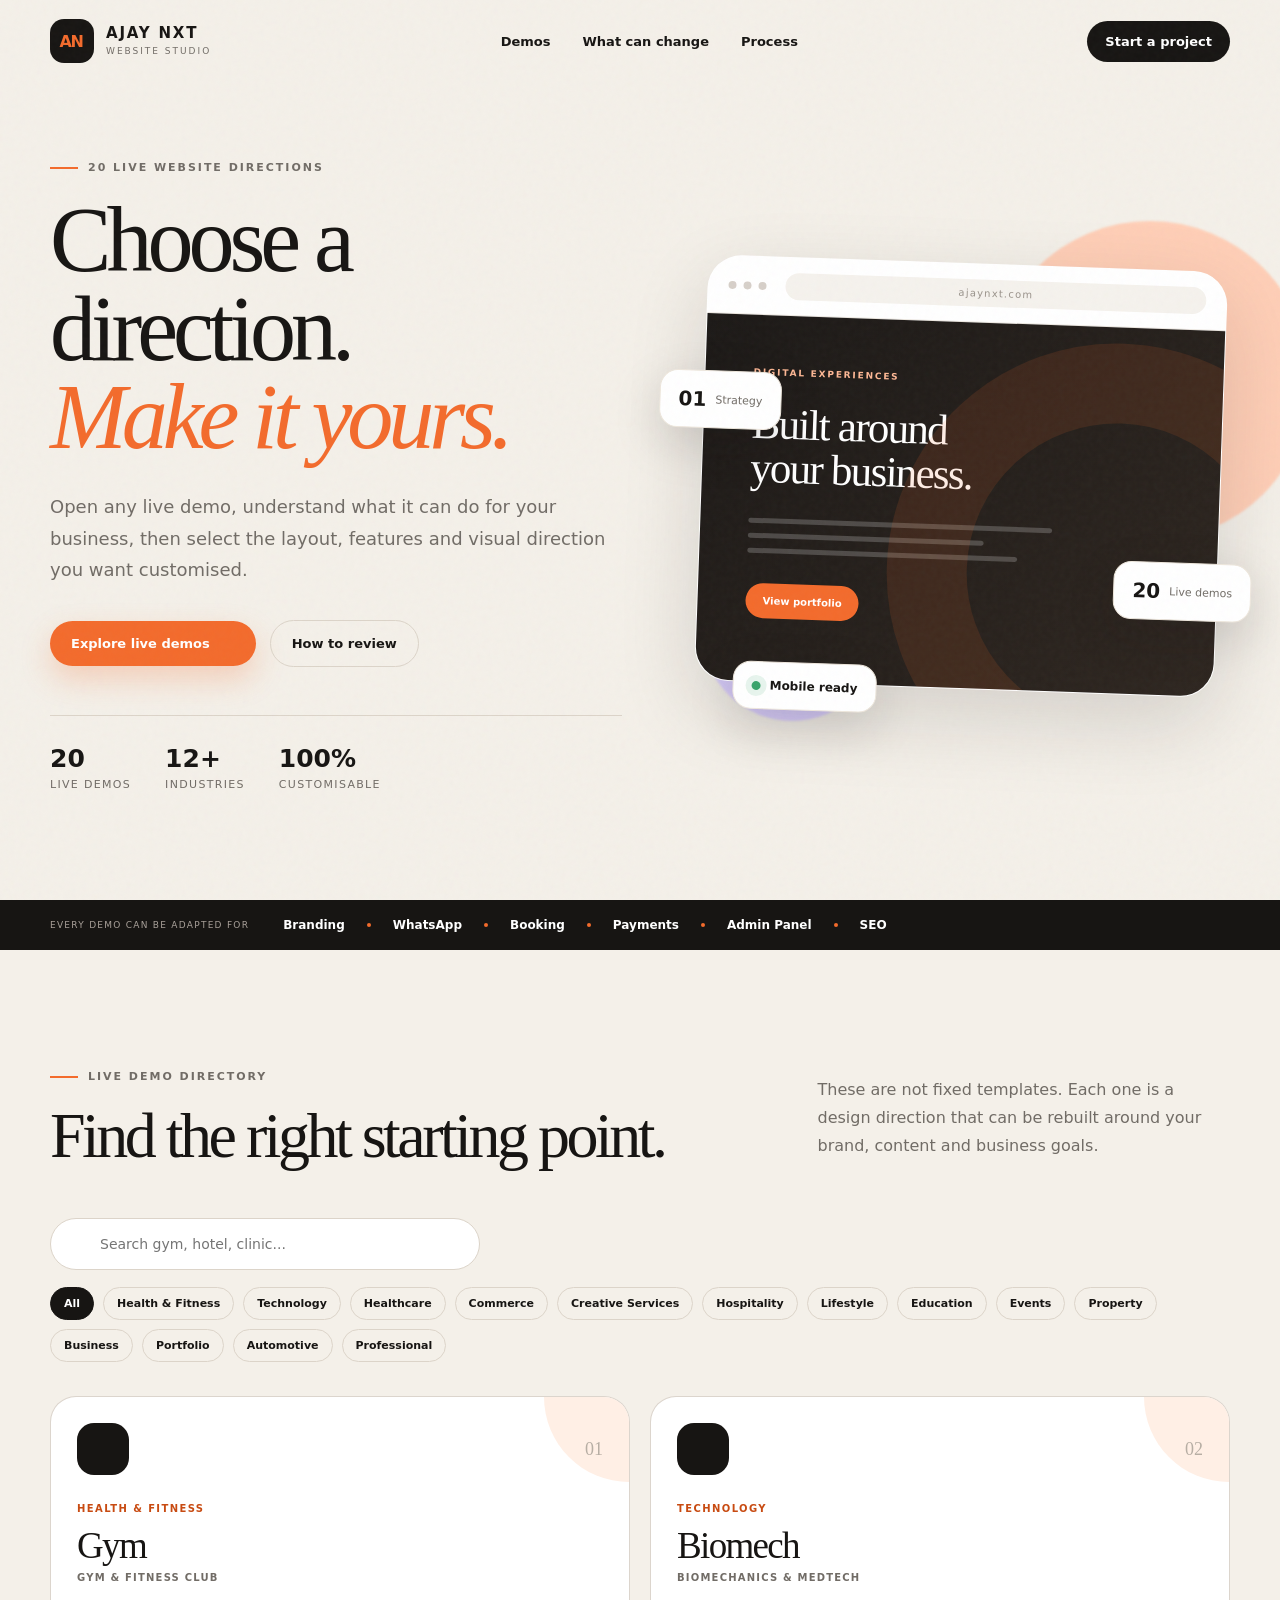
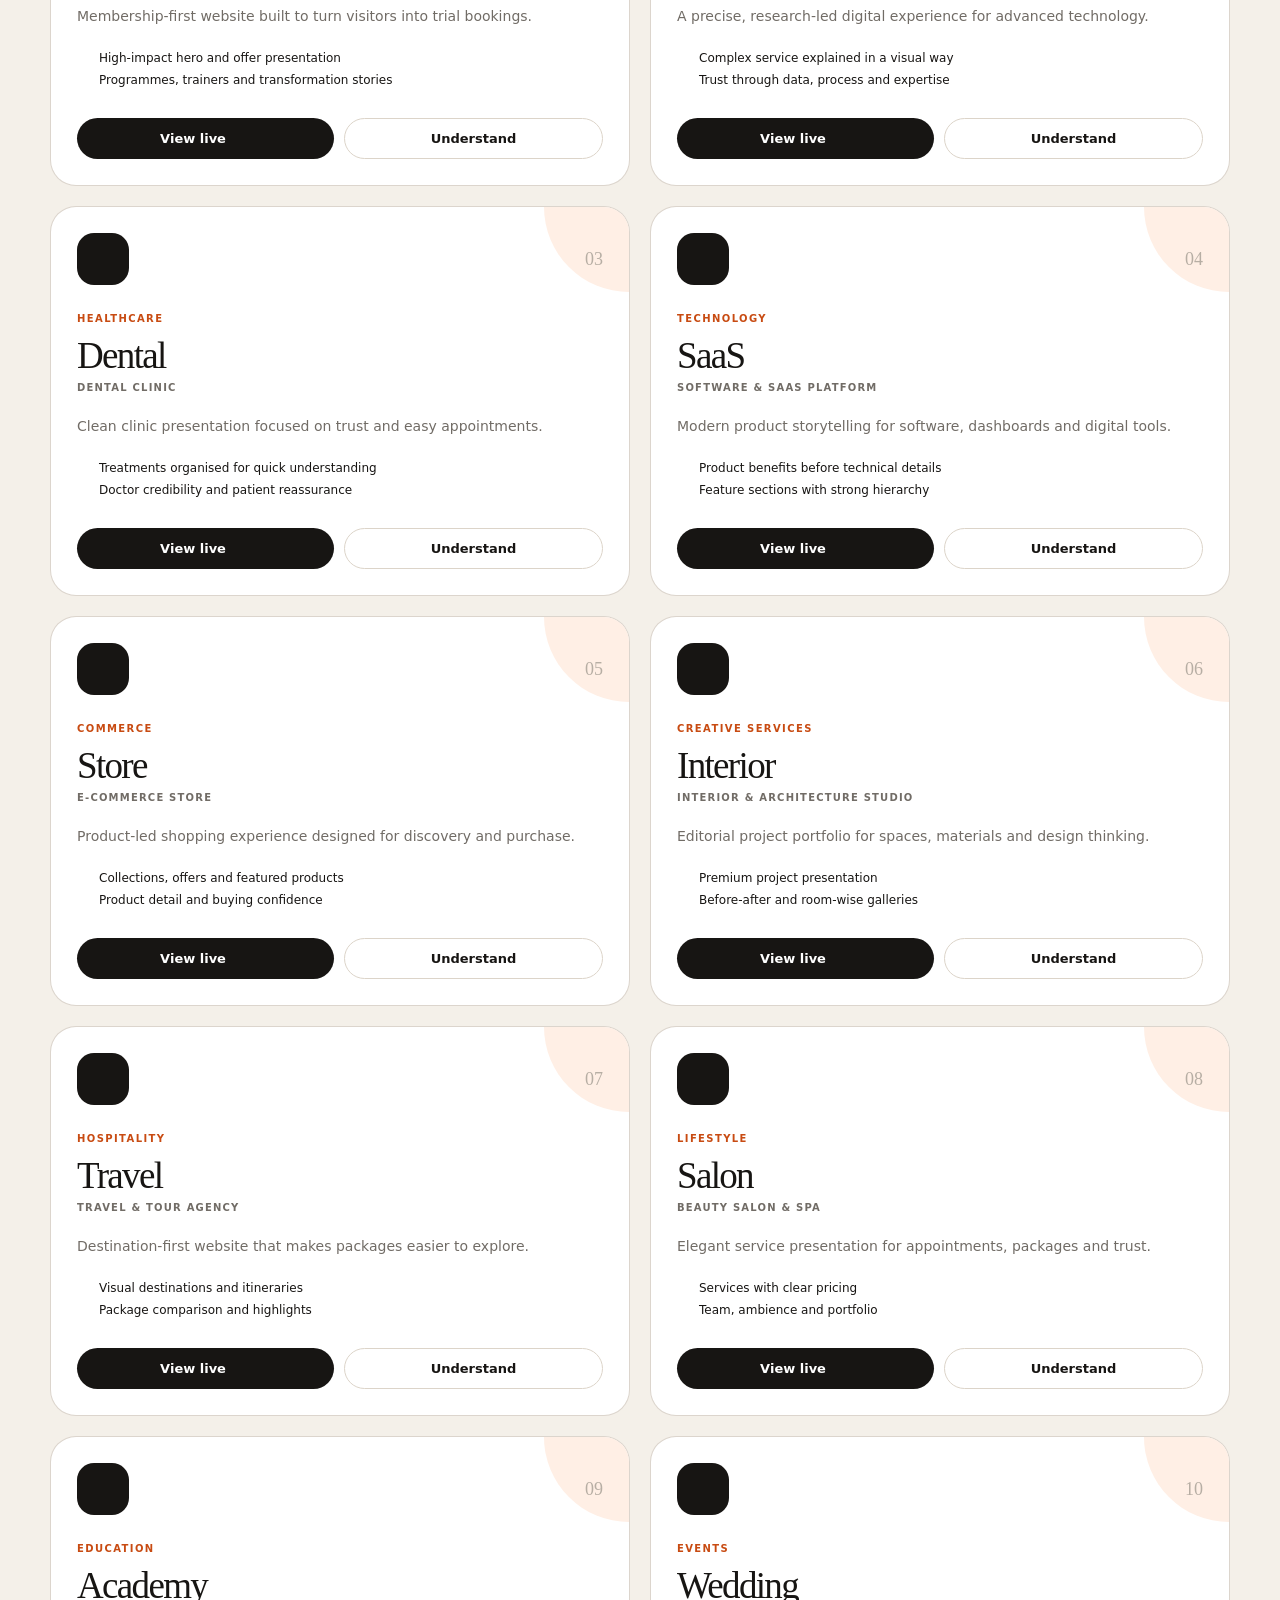
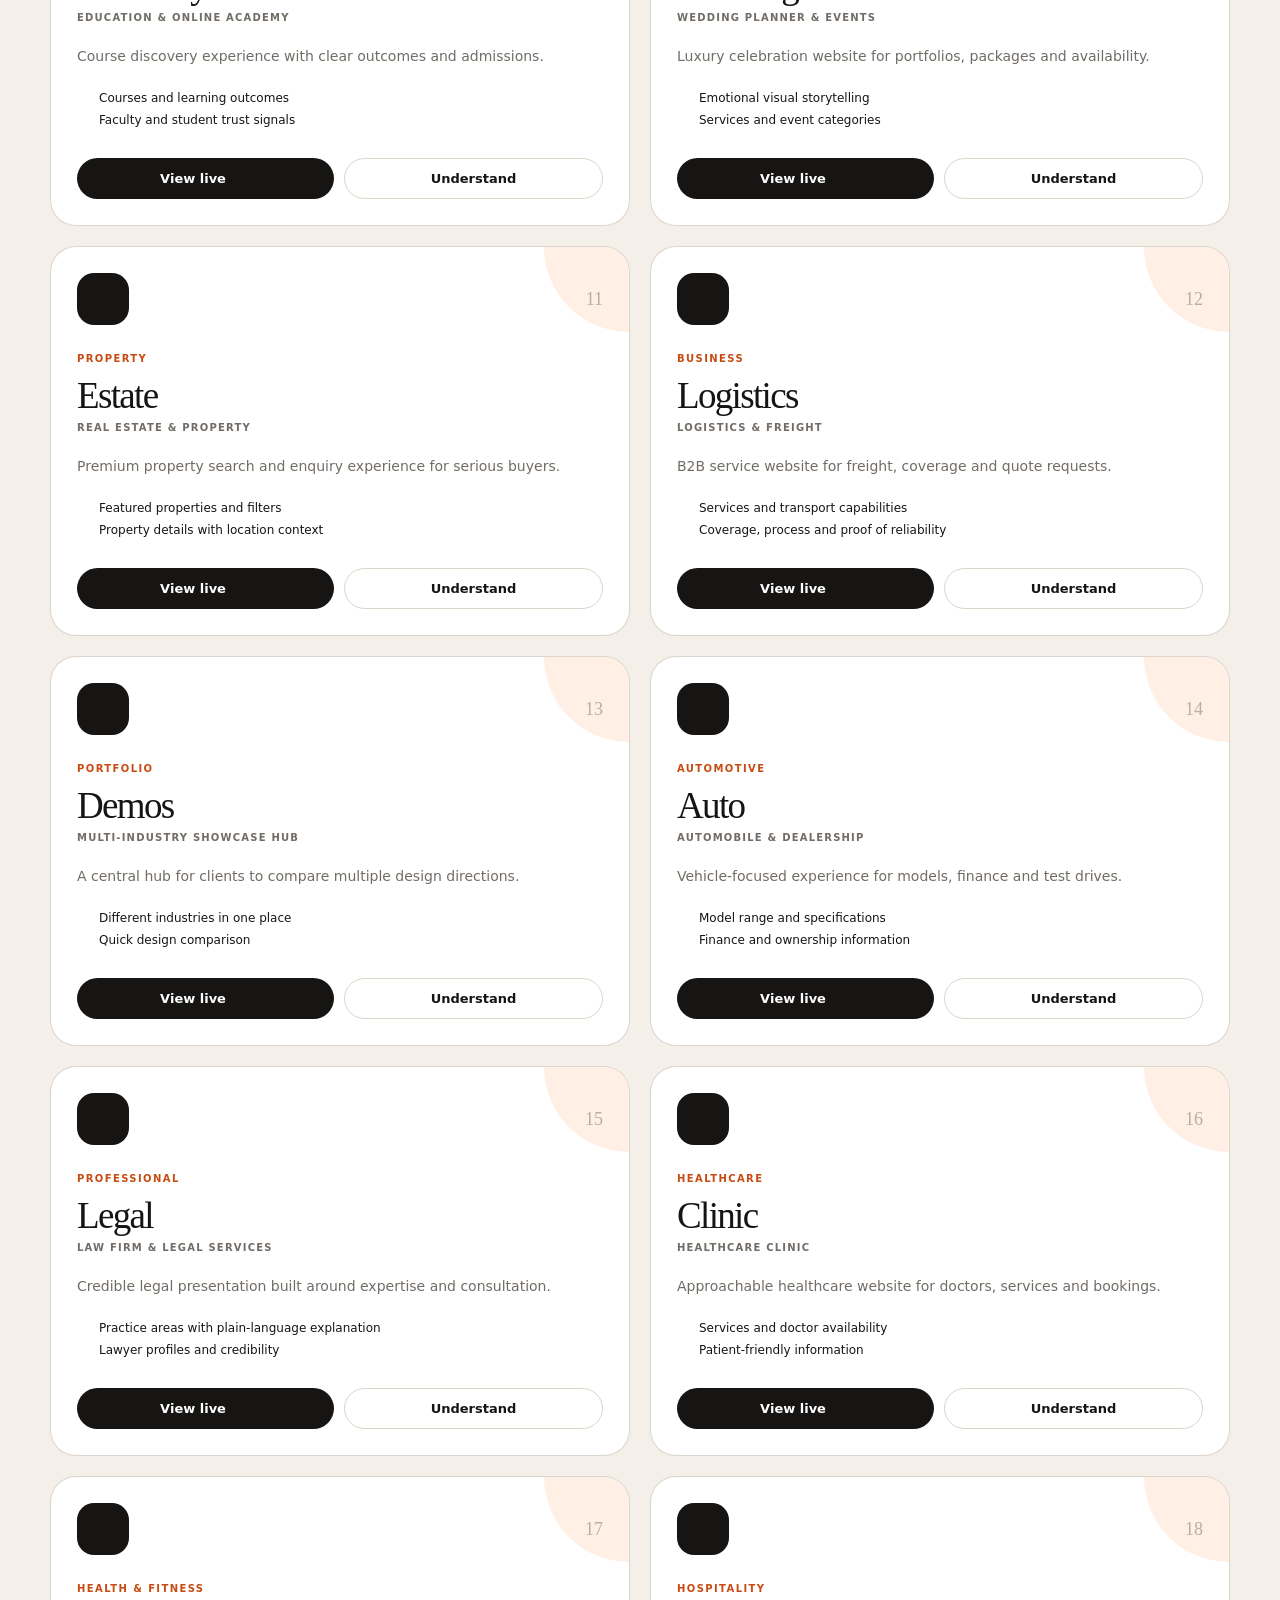
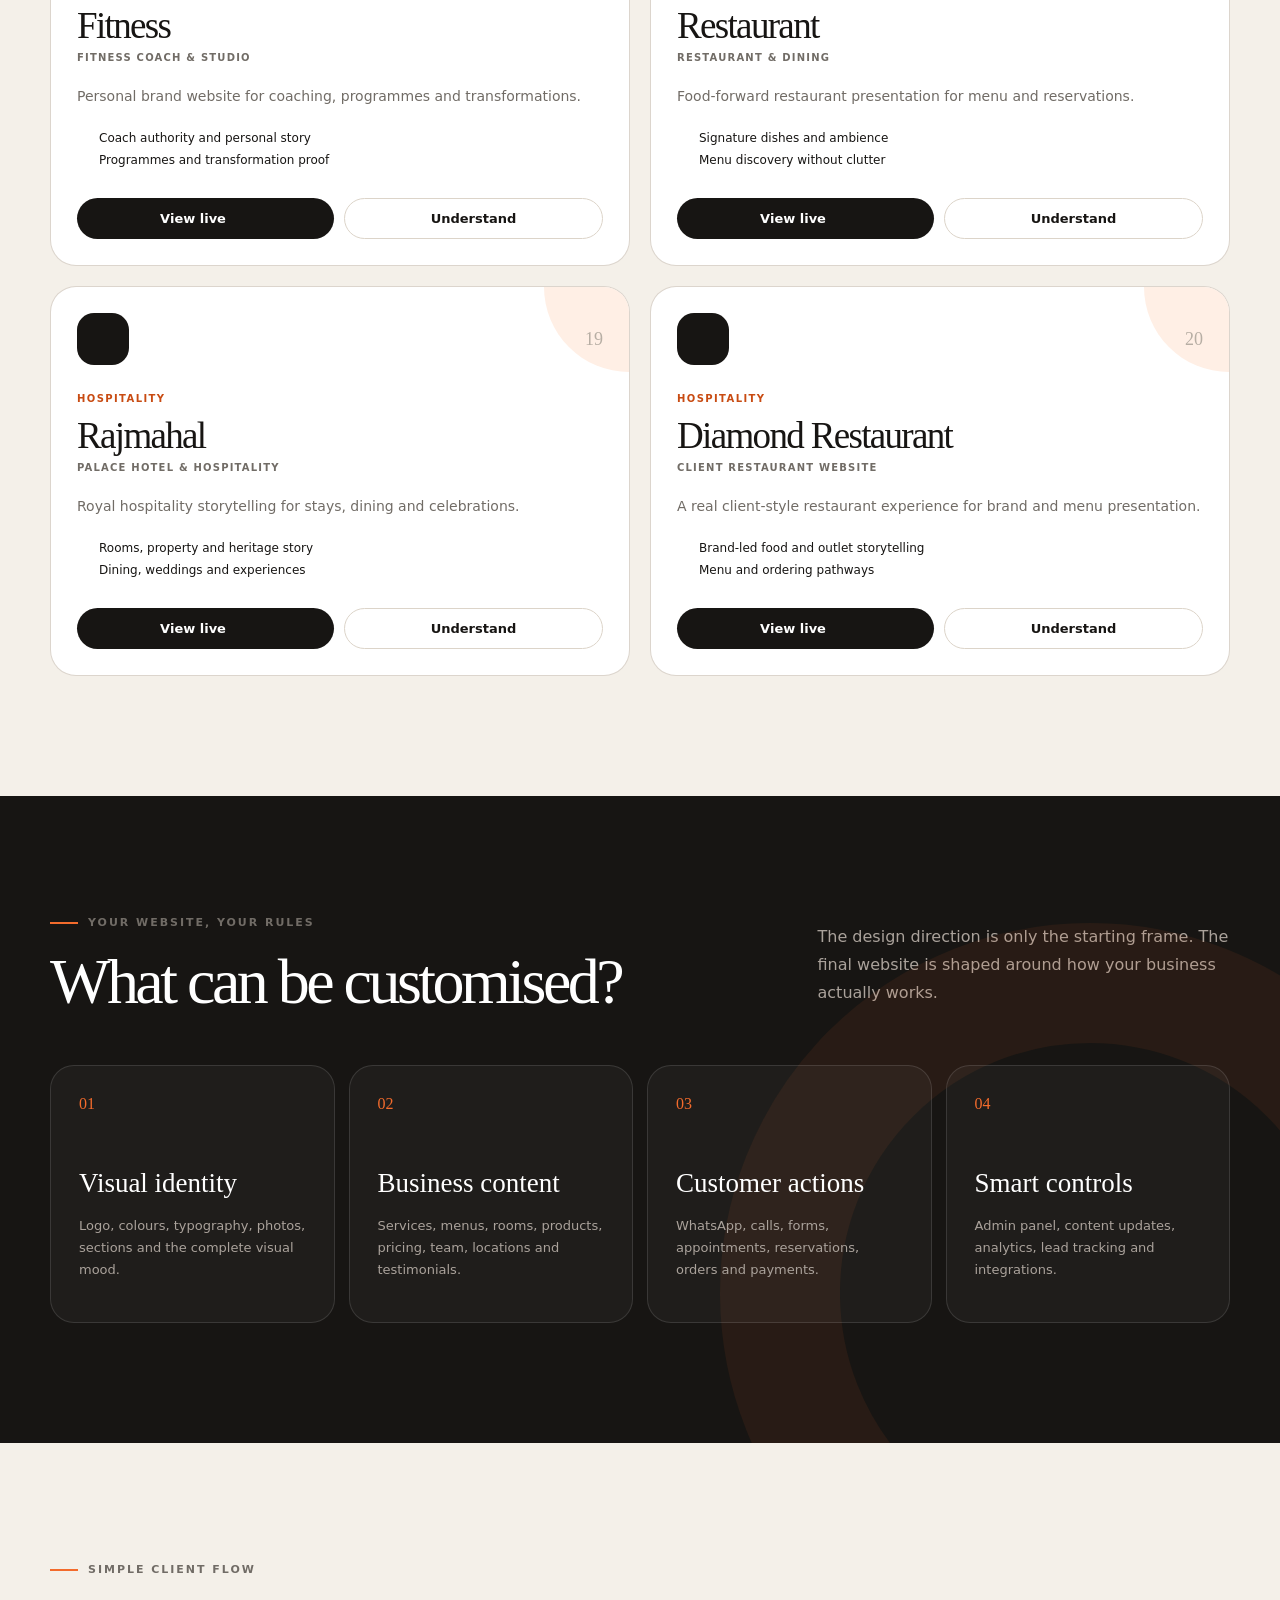
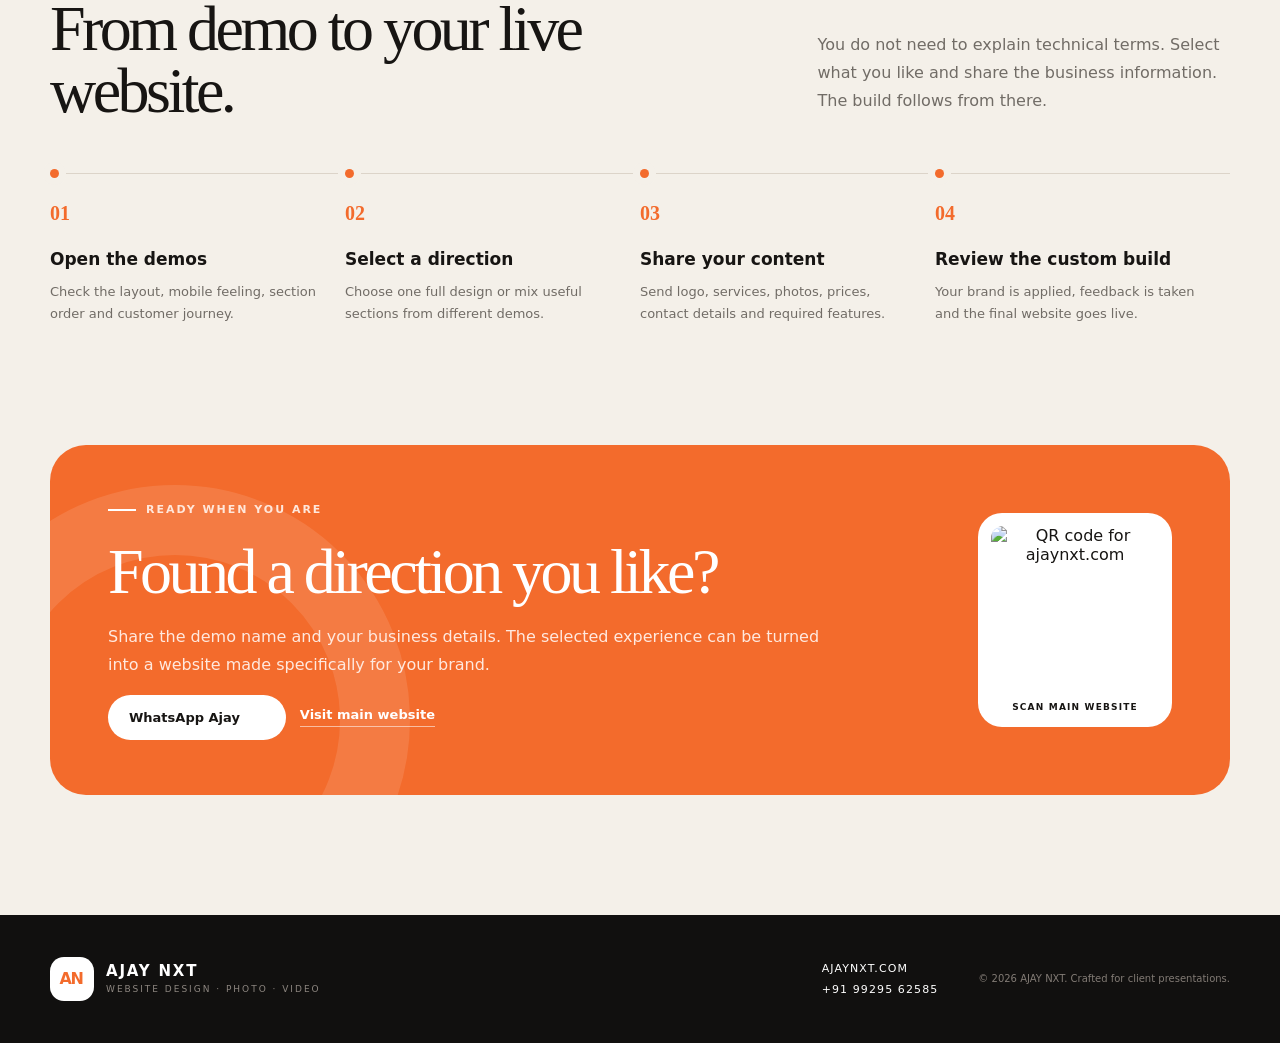
==== index.html @ 61ddba71 "Add files via upload" ====
<!doctype html>
<html lang="en">
<head>
  <meta charset="utf-8">
  <meta name="viewport" content="width=device-width, initial-scale=1">
  <meta name="theme-color" content="#171513">
  <meta name="description" content="AJAY NXT premium client website portfolio with 20 live industry demos.">
  <title>AJAY NXT | Website Portfolio</title>
  <link rel="icon" href="assets/favicon.svg" type="image/svg+xml">
  <link rel="manifest" href="manifest.webmanifest">
  <link rel="stylesheet" href="styles.css">
</head>
<body>
  <div class="noise" aria-hidden="true"></div>
  <header class="site-header">
    <a class="brand" href="#top" aria-label="AJAY NXT home">
      <span class="brand-mark">AN</span>
      <span class="brand-copy"><strong>AJAY NXT</strong><small>WEBSITE STUDIO</small></span>
    </a>
    <nav class="desktop-nav" aria-label="Primary navigation">
      <a href="#portfolio">Demos</a>
      <a href="#customise">What can change</a>
      <a href="#process">Process</a>
    </nav>
    <a class="header-cta" href="https://ajaynxt.com/#book" target="_blank" rel="noopener">Start a project</a>
  </header>

  <main id="top">
    <section class="hero shell">
      <div class="hero-copy reveal">
        <p class="eyebrow"><span></span> 20 live website directions</p>
        <h1>Choose a direction.<br><em>Make it yours.</em></h1>
        <p class="hero-text">Open any live demo, understand what it can do for your business, then select the layout, features and visual direction you want customised.</p>
        <div class="hero-actions">
          <a class="button button-primary" href="#portfolio">Explore live demos <svg><use href="assets/icons.svg#i-arrow"></use></svg></a>
          <button class="button button-ghost" data-open-guide>How to review</button>
        </div>
        <div class="hero-proof" aria-label="Portfolio highlights">
          <div><strong>20</strong><span>Live demos</span></div>
          <div><strong>12+</strong><span>Industries</span></div>
          <div><strong>100%</strong><span>Customisable</span></div>
        </div>
      </div>

      <div class="hero-art reveal" aria-label="Abstract portfolio interface illustration">
        <div class="orb orb-one"></div><div class="orb orb-two"></div>
        <div class="browser-card">
          <div class="browser-top"><span></span><span></span><span></span><div>ajaynxt.com</div></div>
          <div class="browser-content">
            <div class="mini-kicker">DIGITAL EXPERIENCES</div>
            <div class="mini-title">Built around<br>your business.</div>
            <div class="mini-lines"><i></i><i></i><i></i></div>
            <div class="mini-button">View portfolio</div>
          </div>
          <div class="floating-card card-a"><b>01</b><span>Strategy</span></div>
          <div class="floating-card card-b"><b>20</b><span>Live demos</span></div>
          <div class="floating-card card-c"><span class="dot"></span><b>Mobile ready</b></div>
        </div>
      </div>
    </section>

    <section class="trust-strip">
      <div class="shell trust-inner">
        <span>Every demo can be adapted for</span>
        <div class="marquee" aria-label="customisation options">
          <b>Branding</b><i></i><b>WhatsApp</b><i></i><b>Booking</b><i></i><b>Payments</b><i></i><b>Admin Panel</b><i></i><b>SEO</b>
        </div>
      </div>
    </section>

    <section class="portfolio-section shell" id="portfolio">
      <div class="section-head reveal">
        <div>
          <p class="eyebrow"><span></span> Live demo directory</p>
          <h2>Find the right starting point.</h2>
        </div>
        <p>These are not fixed templates. Each one is a design direction that can be rebuilt around your brand, content and business goals.</p>
      </div>

      <div class="toolbar reveal">
        <label class="search-box">
          <svg><use href="assets/icons.svg#i-search"></use></svg>
          <input id="searchInput" type="search" placeholder="Search gym, hotel, clinic..." autocomplete="off">
        </label>
        <div class="filter-row" id="filterRow" aria-label="Portfolio filters"></div>
      </div>

      <div class="portfolio-grid" id="portfolioGrid"></div>
      <p class="empty-state" id="emptyState" hidden>No matching demo found. Try another industry.</p>
    </section>

    <section class="customise-section" id="customise">
      <div class="shell">
        <div class="section-head light reveal">
          <div><p class="eyebrow"><span></span> Your website, your rules</p><h2>What can be customised?</h2></div>
          <p>The design direction is only the starting frame. The final website is shaped around how your business actually works.</p>
        </div>
        <div class="capability-grid">
          <article class="capability reveal"><span>01</span><h3>Visual identity</h3><p>Logo, colours, typography, photos, sections and the complete visual mood.</p></article>
          <article class="capability reveal"><span>02</span><h3>Business content</h3><p>Services, menus, rooms, products, pricing, team, locations and testimonials.</p></article>
          <article class="capability reveal"><span>03</span><h3>Customer actions</h3><p>WhatsApp, calls, forms, appointments, reservations, orders and payments.</p></article>
          <article class="capability reveal"><span>04</span><h3>Smart controls</h3><p>Admin panel, content updates, analytics, lead tracking and integrations.</p></article>
        </div>
      </div>
    </section>

    <section class="process-section shell" id="process">
      <div class="section-head reveal">
        <div><p class="eyebrow"><span></span> Simple client flow</p><h2>From demo to your live website.</h2></div>
        <p>You do not need to explain technical terms. Select what you like and share the business information. The build follows from there.</p>
      </div>
      <div class="process-line">
        <article class="process-step reveal"><b>01</b><div><h3>Open the demos</h3><p>Check the layout, mobile feeling, section order and customer journey.</p></div></article>
        <article class="process-step reveal"><b>02</b><div><h3>Select a direction</h3><p>Choose one full design or mix useful sections from different demos.</p></div></article>
        <article class="process-step reveal"><b>03</b><div><h3>Share your content</h3><p>Send logo, services, photos, prices, contact details and required features.</p></div></article>
        <article class="process-step reveal"><b>04</b><div><h3>Review the custom build</h3><p>Your brand is applied, feedback is taken and the final website goes live.</p></div></article>
      </div>
    </section>

    <section class="cta-section shell">
      <div class="cta-panel reveal">
        <div>
          <p class="eyebrow"><span></span> Ready when you are</p>
          <h2>Found a direction you like?</h2>
          <p>Share the demo name and your business details. The selected experience can be turned into a website made specifically for your brand.</p>
          <div class="cta-actions">
            <a class="button button-light" href="https://wa.me/919929562585?text=Hello%20Ajay%2C%20I%20have%20selected%20a%20website%20demo." target="_blank" rel="noopener">WhatsApp Ajay <svg><use href="assets/icons.svg#i-arrow"></use></svg></a>
            <a class="text-link" href="https://ajaynxt.com/" target="_blank" rel="noopener">Visit main website</a>
          </div>
        </div>
        <div class="cta-qr">
          <img src="assets/qr/main.svg" alt="QR code for ajaynxt.com" width="168" height="168">
          <span>Scan main website</span>
        </div>
      </div>
    </section>
  </main>

  <footer class="site-footer">
    <div class="shell footer-inner">
      <div class="brand footer-brand"><span class="brand-mark">AN</span><span class="brand-copy"><strong>AJAY NXT</strong><small>WEBSITE DESIGN · PHOTO · VIDEO</small></span></div>
      <div><a href="https://ajaynxt.com/" target="_blank" rel="noopener">AJAYNXT.COM</a><a href="tel:+919929562585">+91 99295 62585</a></div>
      <p>© <span id="year"></span> AJAY NXT. Crafted for client presentations.</p>
    </div>
  </footer>

  <div class="modal" id="demoModal" role="dialog" aria-modal="true" aria-labelledby="modalTitle" hidden>
    <div class="modal-backdrop" data-close-modal></div>
    <div class="modal-panel">
      <button class="modal-close" data-close-modal aria-label="Close details"><svg><use href="assets/icons.svg#i-close"></use></svg></button>
      <div id="modalContent"></div>
    </div>
  </div>

  <div class="guide-drawer" id="guideDrawer" aria-hidden="true">
    <div class="guide-backdrop" data-close-guide></div>
    <aside>
      <button class="modal-close" data-close-guide aria-label="Close guide"><svg><use href="assets/icons.svg#i-close"></use></svg></button>
      <p class="eyebrow"><span></span> Client review guide</p>
      <h2>What should you check?</h2>
      <ol>
        <li><b>First impression</b><span>Does the opening section feel right for your brand?</span></li>
        <li><b>Customer journey</b><span>Can a visitor quickly call, WhatsApp, book, enquire or buy?</span></li>
        <li><b>Information flow</b><span>Are services, prices and trust details easy to understand?</span></li>
        <li><b>Mobile experience</b><span>Open the demo on your phone and test every important action.</span></li>
        <li><b>Your changes</b><span>Note the sections you want to keep, remove, combine or redesign.</span></li>
      </ol>
      <a href="#portfolio" class="button button-primary" data-close-guide>Start reviewing</a>
    </aside>
  </div>

  <script src="data.js"></script>
  <script src="script.js"></script>
</body>
</html>
---- styles.css ----
:root{
  --ink:#171513;--ink-2:#28231f;--paper:#f4f0e9;--white:#fff;--muted:#716c66;
  --line:#dcd4c9;--accent:#f36b2c;--accent-dark:#c84b12;--warm:#ffefe5;
  --shadow:0 28px 80px rgba(27,22,18,.14);--radius:28px;--shell:min(1180px,calc(100% - 40px));
}
*{box-sizing:border-box}
html{scroll-behavior:smooth}
body{margin:0;background:var(--paper);color:var(--ink);font-family:Inter,ui-sans-serif,system-ui,-apple-system,BlinkMacSystemFont,"Segoe UI",sans-serif;-webkit-font-smoothing:antialiased;overflow-x:hidden}
body.modal-open{overflow:hidden}
a{color:inherit;text-decoration:none}
button,input{font:inherit}
button{color:inherit}
svg{width:1.15em;height:1.15em;fill:none;stroke:currentColor;stroke-width:1.8;stroke-linecap:round;stroke-linejoin:round}
.noise{position:fixed;inset:0;pointer-events:none;opacity:.035;z-index:99;background-image:url("data:image/svg+xml,%3Csvg viewBox='0 0 180 180' xmlns='http://www.w3.org/2000/svg'%3E%3Cfilter id='n'%3E%3CfeTurbulence type='fractalNoise' baseFrequency='.9' numOctaves='3' stitchTiles='stitch'/%3E%3C/filter%3E%3Crect width='100%25' height='100%25' filter='url(%23n)' opacity='.9'/%3E%3C/svg%3E")}
.shell{width:var(--shell);margin-inline:auto}
.site-header{height:82px;display:flex;align-items:center;justify-content:space-between;width:var(--shell);margin:auto;position:relative;z-index:20}
.brand{display:flex;align-items:center;gap:12px}
.brand-mark{display:grid;place-items:center;width:44px;height:44px;border-radius:14px;background:var(--ink);color:var(--accent);font-weight:900;letter-spacing:-.08em;padding-right:2px}
.brand-copy{display:flex;flex-direction:column;line-height:1}
.brand-copy strong{font-size:15px;letter-spacing:.12em}
.brand-copy small{font-size:9px;letter-spacing:.22em;color:var(--muted);margin-top:6px}
.desktop-nav{display:flex;gap:32px;font-size:13px;font-weight:700}
.desktop-nav a{position:relative}
.desktop-nav a:after{content:"";position:absolute;left:0;right:100%;bottom:-8px;height:2px;background:var(--accent);transition:.25s}
.desktop-nav a:hover:after{right:0}
.header-cta{background:var(--ink);color:white;padding:13px 18px;border-radius:999px;font-weight:800;font-size:13px;transition:.25s}
.header-cta:hover{transform:translateY(-2px);background:var(--accent)}
.hero{min-height:calc(100dvh - 82px);display:grid;grid-template-columns:1.03fr .97fr;align-items:center;gap:70px;padding-block:70px 100px}
.eyebrow{display:flex;align-items:center;gap:10px;text-transform:uppercase;letter-spacing:.18em;font-size:11px;font-weight:900;color:var(--muted);margin:0 0 22px}
.eyebrow span{width:28px;height:2px;background:var(--accent)}
.hero h1,.section-head h2,.cta-panel h2,.guide-drawer h2{font-family:Georgia,"Times New Roman",serif;font-weight:500;letter-spacing:-.055em;line-height:.96}
.hero h1{font-size:clamp(58px,7.2vw,104px);margin:0;max-width:780px}
.hero h1 em{color:var(--accent);font-weight:500}
.hero-text{max-width:630px;color:var(--muted);font-size:18px;line-height:1.75;margin:30px 0 34px}
.hero-actions,.cta-actions{display:flex;align-items:center;gap:14px;flex-wrap:wrap}
.button{border:0;cursor:pointer;display:inline-flex;align-items:center;justify-content:center;gap:10px;border-radius:999px;padding:15px 21px;font-size:13px;font-weight:900;transition:transform .25s,box-shadow .25s,background .25s}
.button:hover{transform:translateY(-2px)}
.button-primary{background:var(--accent);color:white;box-shadow:0 13px 30px rgba(243,107,44,.25)}
.button-primary:hover{background:var(--accent-dark);box-shadow:0 16px 34px rgba(243,107,44,.3)}
.button-ghost{background:transparent;border:1px solid var(--line)}
.button-ghost:hover{background:white}
.hero-proof{display:flex;gap:34px;margin-top:48px;padding-top:28px;border-top:1px solid var(--line);max-width:580px}
.hero-proof div{display:flex;flex-direction:column}
.hero-proof strong{font-size:25px}
.hero-proof span{font-size:11px;text-transform:uppercase;letter-spacing:.12em;color:var(--muted);margin-top:5px}
.hero-art{position:relative;min-height:590px;display:grid;place-items:center}
.browser-card{width:min(100%,520px);aspect-ratio:1/.82;background:#fff;border:1px solid rgba(255,255,255,.8);border-radius:34px;box-shadow:var(--shadow);position:relative;z-index:2;transform:rotate(2deg);overflow:visible}
.browser-top{height:58px;border-bottom:1px solid #ece7e0;display:flex;align-items:center;gap:7px;padding:0 20px}
.browser-top>span{width:8px;height:8px;border-radius:50%;background:#d7d0c9}
.browser-top div{margin-left:12px;background:#f5f2ed;border-radius:999px;height:27px;flex:1;display:grid;place-items:center;color:#9a938b;font-size:10px;letter-spacing:.12em}
.browser-content{height:calc(100% - 58px);padding:52px 48px;background:linear-gradient(135deg,#1c1917,#2e2620);color:white;border-radius:0 0 33px 33px;position:relative;overflow:hidden}
.browser-content:after{content:"";position:absolute;width:300px;height:300px;border-radius:50%;border:80px solid rgba(243,107,44,.12);right:-130px;bottom:-110px}
.mini-kicker{color:#ffb996;font-size:9px;letter-spacing:.2em;font-weight:800}
.mini-title{font-family:Georgia,serif;font-size:43px;line-height:1.02;letter-spacing:-.04em;margin-top:25px}
.mini-lines{display:grid;gap:10px;margin-top:28px}
.mini-lines i{display:block;height:5px;background:rgba(255,255,255,.2);border-radius:4px}
.mini-lines i:nth-child(1){width:72%}.mini-lines i:nth-child(2){width:56%}.mini-lines i:nth-child(3){width:64%}
.mini-button{display:inline-block;background:var(--accent);border-radius:999px;padding:12px 17px;font-size:10px;font-weight:900;margin-top:30px}
.floating-card{position:absolute;background:#fff;border:1px solid #eee7dd;box-shadow:0 16px 48px rgba(28,22,17,.15);border-radius:18px;padding:16px 18px;display:flex;align-items:center;gap:9px;font-size:11px;z-index:3}
.floating-card b{font-size:20px}.floating-card span{color:var(--muted)}
.card-a{left:-45px;top:115px}.card-b{right:-35px;bottom:75px}.card-c{left:38px;bottom:-28px}
.card-c b{font-size:12px}.dot{width:9px;height:9px;border-radius:50%;background:#39a36b;box-shadow:0 0 0 6px rgba(57,163,107,.12)}
.orb{position:absolute;border-radius:50%;filter:blur(1px)}
.orb-one{width:320px;height:320px;background:#ffcfb7;right:-80px;top:40px}
.orb-two{width:180px;height:180px;background:#dbd0ff;left:10px;bottom:50px}
.trust-strip{background:var(--ink);color:white;padding:18px 0}
.trust-inner{display:flex;align-items:center;gap:34px;overflow:hidden}
.trust-inner>span{color:#a9a19a;text-transform:uppercase;letter-spacing:.14em;font-size:9px;white-space:nowrap}
.marquee{display:flex;align-items:center;gap:22px;white-space:nowrap;font-size:12px}
.marquee i{width:4px;height:4px;background:var(--accent);border-radius:50%}
.portfolio-section,.process-section{padding-block:120px}
.section-head{display:grid;grid-template-columns:1.25fr .75fr;gap:80px;align-items:end;margin-bottom:52px}
.section-head h2{font-size:clamp(44px,5vw,72px);margin:0}
.section-head>p{color:var(--muted);line-height:1.75;margin:0 0 6px}
.toolbar{display:flex;flex-direction:column;gap:17px;margin-bottom:34px}
.search-box{max-width:430px;height:52px;border:1px solid var(--line);border-radius:999px;background:#fff;display:flex;align-items:center;gap:12px;padding:0 18px}
.search-box svg{color:var(--muted)}
.search-box input{width:100%;border:0;outline:0;background:transparent;font-size:14px}
.filter-row{display:flex;gap:9px;flex-wrap:wrap}
.filter-button{border:1px solid var(--line);background:transparent;border-radius:999px;padding:9px 13px;font-size:11px;font-weight:800;cursor:pointer;transition:.2s}
.filter-button:hover,.filter-button.active{background:var(--ink);color:white;border-color:var(--ink)}
.portfolio-grid{display:grid;grid-template-columns:repeat(2,minmax(0,1fr));gap:20px}
.demo-card{background:#fff;border:1px solid rgba(210,202,191,.78);border-radius:26px;padding:26px;min-height:390px;display:flex;flex-direction:column;position:relative;overflow:hidden;transition:transform .28s,border-color .28s,box-shadow .28s}
.demo-card:hover{transform:translateY(-5px);border-color:#c6b9aa;box-shadow:0 25px 55px rgba(29,23,18,.09)}
.demo-card:after{content:"";position:absolute;width:170px;height:170px;border-radius:50%;background:var(--warm);right:-85px;top:-85px;transition:.35s}
.demo-card:hover:after{transform:scale(1.25)}
.card-top{display:flex;justify-content:space-between;align-items:center;position:relative;z-index:1}
.demo-icon{width:52px;height:52px;border-radius:17px;background:var(--ink);display:grid;place-items:center;color:var(--accent)}
.demo-icon svg{width:25px;height:25px}
.demo-number{font-family:Georgia,serif;color:#b7aea4;font-size:18px}
.demo-group{display:inline-flex;align-self:flex-start;margin-top:28px;color:var(--accent-dark);font-size:10px;font-weight:900;text-transform:uppercase;letter-spacing:.14em}
.demo-card h3{font-family:Georgia,serif;font-size:37px;letter-spacing:-.045em;margin:10px 0 5px;font-weight:500}
.industry{font-size:10px;letter-spacing:.12em;text-transform:uppercase;font-weight:900;color:var(--muted)}
.demo-tagline{line-height:1.65;color:var(--muted);font-size:14px;margin:22px 0}
.card-features{display:grid;gap:8px;margin-bottom:26px}
.card-features span{display:flex;align-items:center;gap:8px;font-size:12px}
.card-features svg{color:var(--accent);width:14px;height:14px;stroke-width:2.4}
.card-actions{margin-top:auto;display:flex;gap:10px}
.card-actions .button{flex:1;padding:12px 14px}
.button-dark{background:var(--ink);color:#fff}
.button-dark:hover{background:#2d2824}
.button-outline{background:transparent;border:1px solid var(--line)}
.button-outline:hover{background:var(--paper)}
.empty-state{text-align:center;color:var(--muted);padding:60px 0}
.customise-section{background:var(--ink);color:#fff;padding-block:120px;position:relative;overflow:hidden}
.customise-section:after{content:"";position:absolute;width:500px;height:500px;border-radius:50%;border:120px solid rgba(243,107,44,.08);right:-180px;bottom:-220px}
.section-head.light>p{color:#aaa29b}
.capability-grid{display:grid;grid-template-columns:repeat(4,1fr);gap:14px;position:relative;z-index:1}
.capability{border:1px solid rgba(255,255,255,.12);border-radius:24px;padding:28px;min-height:250px;background:rgba(255,255,255,.035)}
.capability span{color:var(--accent);font-family:Georgia,serif}
.capability h3{font-family:Georgia,serif;font-size:27px;font-weight:500;margin:55px 0 16px}
.capability p{color:#aaa29b;line-height:1.7;font-size:13px}
.process-line{display:grid;grid-template-columns:repeat(4,1fr);border-top:1px solid var(--line)}
.process-step{padding:28px 26px 0 0;position:relative}
.process-step:before{content:"";position:absolute;width:9px;height:9px;border-radius:50%;background:var(--accent);top:-5px;left:0;box-shadow:0 0 0 7px var(--paper)}
.process-step b{font-family:Georgia,serif;font-size:20px;color:var(--accent)}
.process-step h3{font-size:17px;margin:24px 0 12px}
.process-step p{color:var(--muted);font-size:13px;line-height:1.7;margin:0}
.cta-section{padding-bottom:120px}
.cta-panel{background:var(--accent);color:white;border-radius:36px;padding:55px 58px;display:grid;grid-template-columns:1fr auto;gap:60px;align-items:center;position:relative;overflow:hidden}
.cta-panel:before{content:"";position:absolute;inset:auto auto -160px -110px;width:330px;height:330px;border:70px solid rgba(255,255,255,.11);border-radius:50%}
.cta-panel>div{position:relative;z-index:1}
.cta-panel .eyebrow{color:#ffe7db}.cta-panel .eyebrow span{background:#fff}
.cta-panel h2{font-size:clamp(42px,5vw,72px);margin:0 0 20px}
.cta-panel p{max-width:720px;line-height:1.75;color:#ffe9df}
.button-light{background:white;color:var(--ink)}
.text-link{font-size:13px;font-weight:900;border-bottom:1px solid rgba(255,255,255,.55);padding-bottom:4px}
.cta-qr{background:white;color:var(--ink);padding:13px;border-radius:24px;text-align:center}
.cta-qr img{display:block;border-radius:12px}
.cta-qr span{font-size:9px;letter-spacing:.13em;text-transform:uppercase;font-weight:900;display:block;margin:8px 0 2px}
.site-footer{background:#11100f;color:white;padding:42px 0}
.footer-inner{display:grid;grid-template-columns:1fr auto auto;align-items:center;gap:40px}
.footer-brand .brand-mark{background:white}
.footer-brand .brand-copy small{color:#8e8781}
.footer-inner>div:nth-child(2){display:flex;flex-direction:column;gap:8px;font-size:11px;letter-spacing:.1em}
.footer-inner p{font-size:10px;color:#827b75}
.modal[hidden]{display:none}
.modal{position:fixed;inset:0;z-index:120;display:grid;place-items:center;padding:20px}
.modal-backdrop,.guide-backdrop{position:absolute;inset:0;background:rgba(10,8,7,.74);backdrop-filter:blur(10px)}
.modal-panel{width:min(880px,100%);max-height:calc(100dvh - 40px);overflow:auto;background:var(--paper);border-radius:30px;position:relative;z-index:1;box-shadow:0 40px 120px rgba(0,0,0,.35)}
.modal-close{position:absolute;right:18px;top:18px;width:42px;height:42px;border-radius:50%;border:1px solid var(--line);background:white;display:grid;place-items:center;cursor:pointer;z-index:2}
.modal-close:hover{background:var(--ink);color:white}
.modal-hero{background:var(--ink);color:white;padding:48px;border-radius:30px 30px 0 0;display:grid;grid-template-columns:1fr auto;gap:30px}
.modal-hero .demo-icon{background:var(--accent);color:white}
.modal-hero h2{font-family:Georgia,serif;font-size:52px;font-weight:500;letter-spacing:-.05em;margin:20px 0 5px}
.modal-hero p{color:#aaa29b;margin:14px 0 0;line-height:1.65}
.modal-qr{background:white;color:var(--ink);padding:10px;border-radius:19px;text-align:center;align-self:end}
.modal-qr img{display:block;width:130px;height:130px}
.modal-qr span{display:block;font-size:9px;font-weight:900;text-transform:uppercase;letter-spacing:.11em;margin-top:7px}
.modal-body{padding:38px 48px 48px}
.modal-grid{display:grid;grid-template-columns:1fr 1fr;gap:40px}
.modal-block h3{font-size:11px;text-transform:uppercase;letter-spacing:.14em;color:var(--accent-dark);margin:0 0 16px}
.modal-list{display:grid;gap:13px}
.modal-list div{display:flex;gap:10px;line-height:1.5;font-size:13px}
.modal-list svg{color:var(--accent);flex:0 0 auto;margin-top:2px}
.chips{display:flex;flex-wrap:wrap;gap:8px}
.chip{font-size:10px;font-weight:800;padding:9px 11px;border:1px solid var(--line);border-radius:999px;background:white}
.goal-box{margin-top:35px;padding:20px;border-radius:18px;background:#efe8dd;display:flex;align-items:center;justify-content:space-between;gap:20px}
.goal-box small{display:block;color:var(--muted);text-transform:uppercase;letter-spacing:.12em;font-size:9px;margin-bottom:4px}
.goal-box strong{font-size:17px}
.guide-drawer{position:fixed;inset:0;z-index:125;visibility:hidden}
.guide-drawer.open{visibility:visible}
.guide-drawer aside{position:absolute;z-index:2;right:0;top:0;height:100%;width:min(520px,100%);background:var(--paper);padding:64px 45px;transform:translateX(100%);transition:.35s cubic-bezier(.2,.8,.2,1);overflow:auto}
.guide-drawer.open aside{transform:translateX(0)}
.guide-drawer h2{font-size:54px;margin:0 0 35px}
.guide-drawer ol{list-style:none;padding:0;margin:0 0 38px;display:grid;gap:12px}
.guide-drawer li{background:white;border:1px solid var(--line);border-radius:17px;padding:17px 18px;display:flex;flex-direction:column;gap:6px}
.guide-drawer li b{font-size:13px}.guide-drawer li span{color:var(--muted);font-size:12px;line-height:1.55}
.reveal{opacity:0;transform:translateY(22px);transition:opacity .7s,transform .7s}
.reveal.visible{opacity:1;transform:none}
@media (max-width:980px){
  .desktop-nav{display:none}
  .hero{grid-template-columns:1fr;padding-top:55px}
  .hero-art{min-height:510px}
  .section-head{grid-template-columns:1fr;gap:20px}
  .capability-grid{grid-template-columns:1fr 1fr}
  .process-line{grid-template-columns:1fr 1fr;gap:45px 20px}
  .cta-panel{grid-template-columns:1fr}.cta-qr{justify-self:start}
  .footer-inner{grid-template-columns:1fr 1fr}.footer-inner p{grid-column:1/-1}
}
@media (max-width:680px){
  :root{--shell:min(100% - 28px,1180px)}
  .site-header{height:72px}.brand-copy{display:none}.header-cta{padding:11px 14px;font-size:11px}
  .hero{min-height:auto;padding:52px 0 72px;gap:30px}
  .hero h1{font-size:clamp(54px,18vw,77px)}
  .hero-text{font-size:15px;margin:24px 0 28px}
  .hero-proof{gap:18px;justify-content:space-between}.hero-proof strong{font-size:21px}.hero-proof span{font-size:8px}
  .hero-art{min-height:410px}.browser-card{width:92%}.browser-content{padding:34px 28px}.mini-title{font-size:34px}
  .card-a{left:-8px;top:85px}.card-b{right:-7px;bottom:58px}.card-c{left:12px;bottom:-22px}
  .trust-inner{display:block}.trust-inner>span{display:none}.marquee{overflow:auto;scrollbar-width:none}
  .portfolio-section,.process-section,.customise-section{padding-block:82px}
  .portfolio-grid{grid-template-columns:1fr}
  .demo-card{min-height:370px;padding:23px}
  .section-head h2{font-size:46px}.section-head{margin-bottom:35px}
  .capability-grid{grid-template-columns:1fr}
  .capability{min-height:auto}.capability h3{margin-top:35px}
  .process-line{grid-template-columns:1fr;border-top:0;gap:12px}
  .process-step{display:grid;grid-template-columns:48px 1fr;background:white;border:1px solid var(--line);border-radius:20px;padding:20px}
  .process-step:before{display:none}.process-step h3{margin:0 0 8px}
  .cta-section{padding-bottom:82px}.cta-panel{padding:36px 25px;border-radius:27px}.cta-panel h2{font-size:46px}
  .cta-qr{display:none}
  .footer-inner{grid-template-columns:1fr}.footer-inner p{grid-column:auto}
  .modal{padding:0}.modal-panel{height:100dvh;max-height:none;border-radius:0}
  .modal-hero{padding:58px 25px 28px;border-radius:0;grid-template-columns:1fr}.modal-hero h2{font-size:45px}.modal-qr{display:none}
  .modal-body{padding:28px 25px}.modal-grid{grid-template-columns:1fr;gap:28px}.goal-box{align-items:flex-start;flex-direction:column}
  .guide-drawer aside{padding:64px 25px}.guide-drawer h2{font-size:46px}
}
@media (prefers-reduced-motion:reduce){
  *{scroll-behavior:auto!important;transition:none!important;animation:none!important}
  .reveal{opacity:1;transform:none}
}
:focus-visible{outline:3px solid rgba(243,107,44,.45);outline-offset:3px}
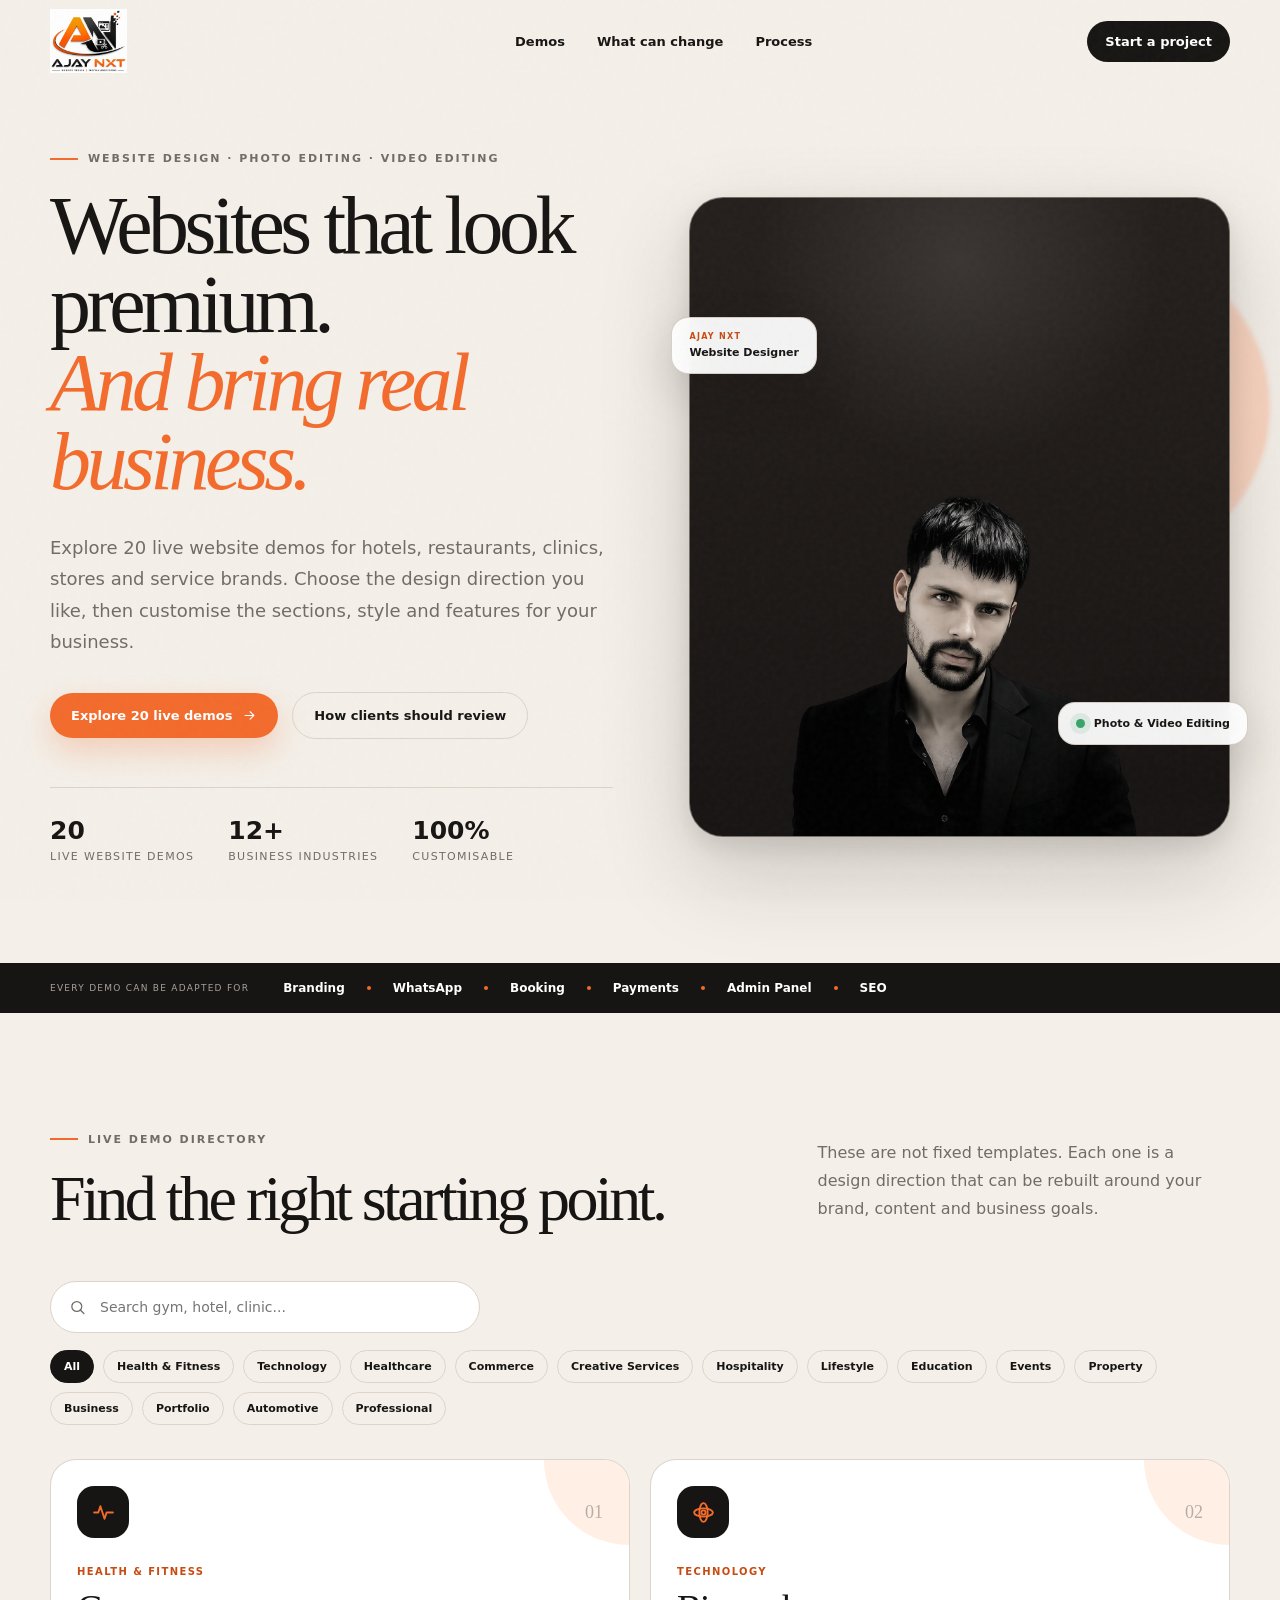
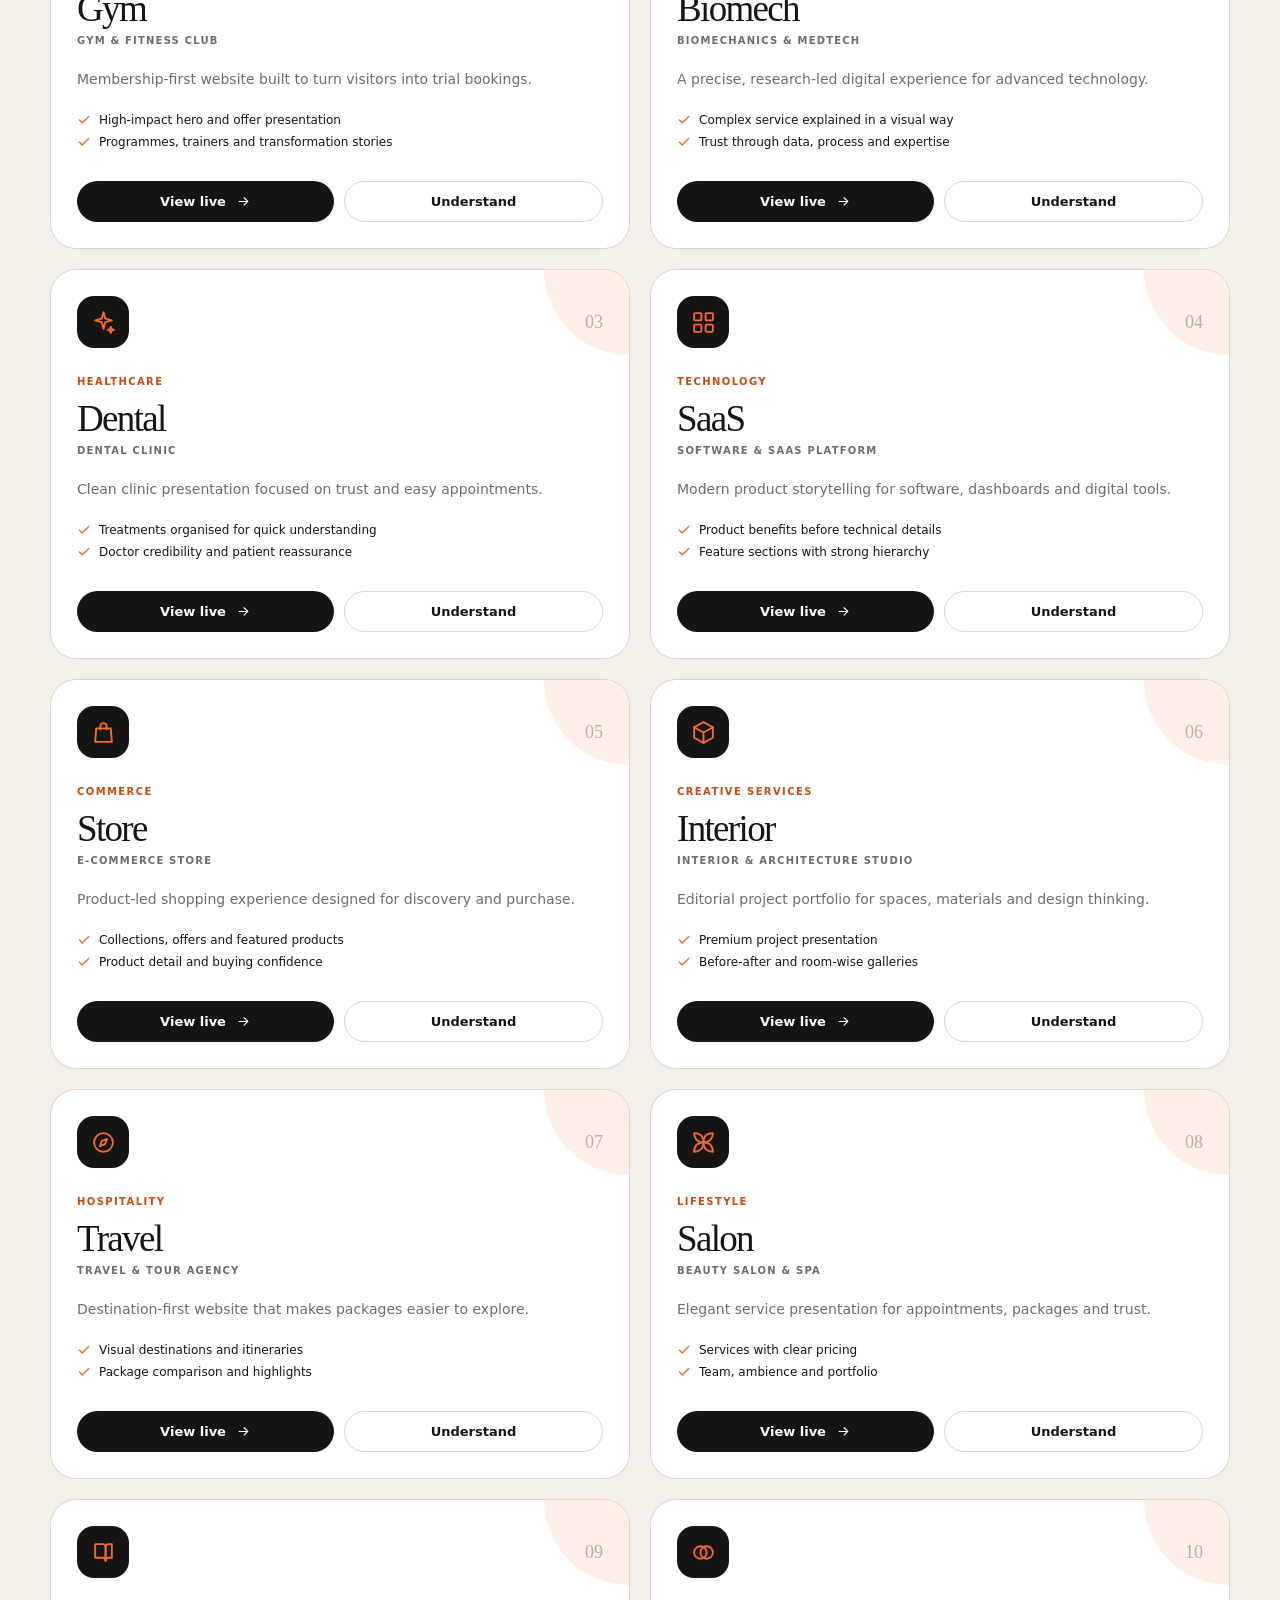
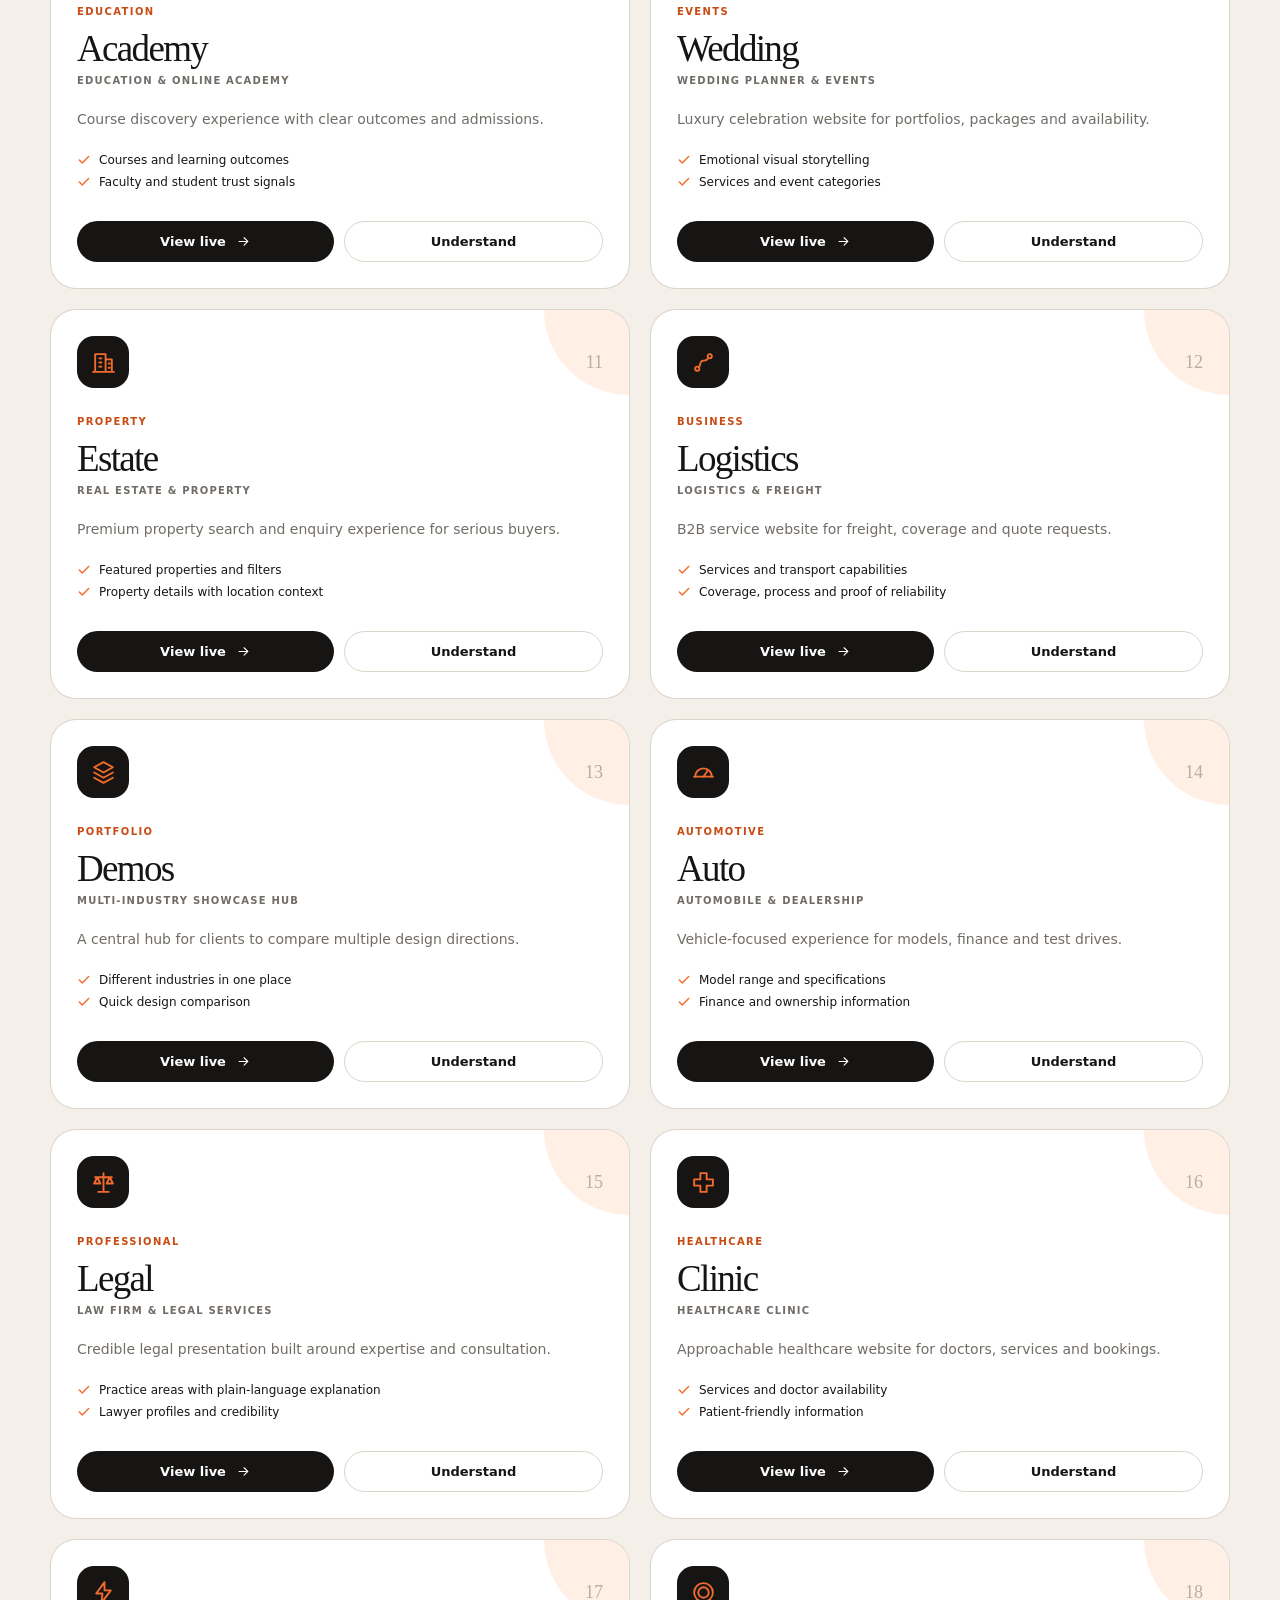
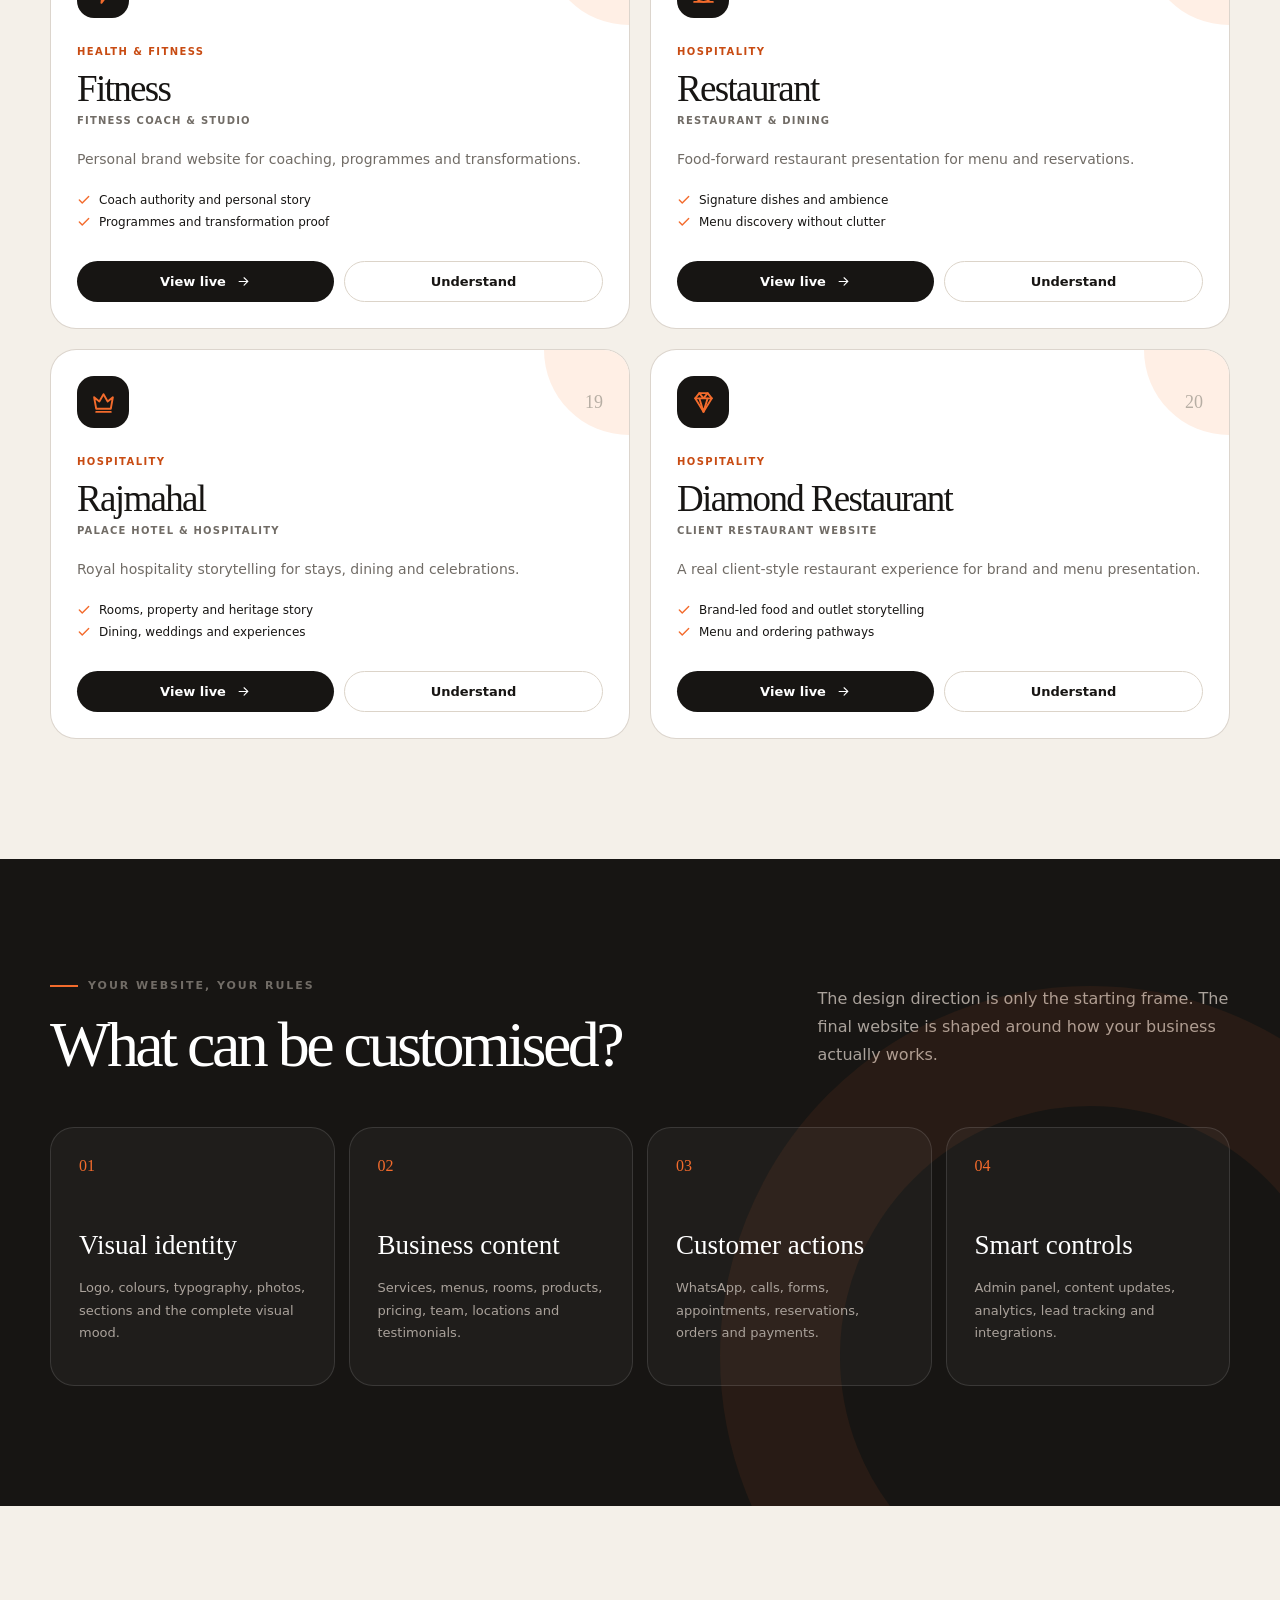
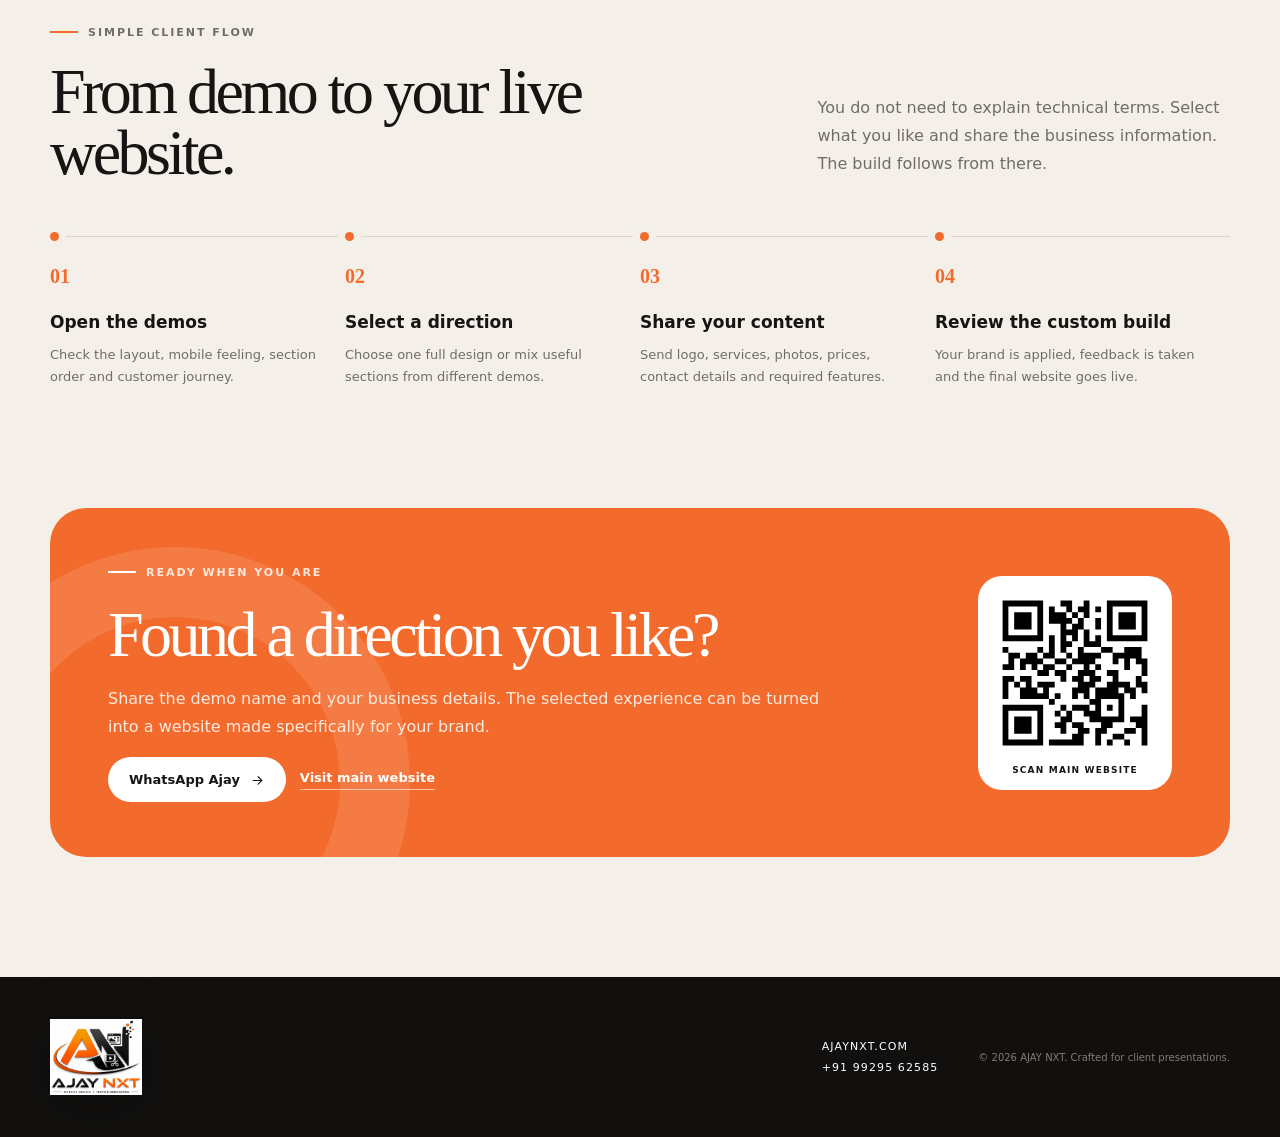
==== commit 0c1750ca: "Add files via upload" ====
--- a/index.html
+++ b/index.html
@@ -13,9 +13,11 @@
 <body>
   <div class="noise" aria-hidden="true"></div>
   <header class="site-header">
-    <a class="brand" href="#top" aria-label="AJAY NXT home">
-      <span class="brand-mark">AN</span>
-      <span class="brand-copy"><strong>AJAY NXT</strong><small>WEBSITE STUDIO</small></span>
+    <a class="brand real-brand" href="#top" aria-label="AJAY NXT home">
+      <img src="assets/ajaynxt-logo-header.webp"
+           alt="AJAY NXT Website Design, Photo and Video Editing"
+           class="header-brand-logo"
+           width="210" height="76">
     </a>
     <nav class="desktop-nav" aria-label="Primary navigation">
       <a href="#portfolio">Demos</a>
@@ -28,33 +30,38 @@
   <main id="top">
     <section class="hero shell">
       <div class="hero-copy reveal">
-        <p class="eyebrow"><span></span> 20 live website directions</p>
-        <h1>Choose a direction.<br><em>Make it yours.</em></h1>
-        <p class="hero-text">Open any live demo, understand what it can do for your business, then select the layout, features and visual direction you want customised.</p>
+        <p class="eyebrow"><span></span> WEBSITE DESIGN · PHOTO EDITING · VIDEO EDITING</p>
+        <h1>Websites that look premium.<br><em>And bring real business.</em></h1>
+        <p class="hero-text">Explore 20 live website demos for hotels, restaurants, clinics, stores and service brands. Choose the design direction you like, then customise the sections, style and features for your business.</p>
         <div class="hero-actions">
-          <a class="button button-primary" href="#portfolio">Explore live demos <svg><use href="assets/icons.svg#i-arrow"></use></svg></a>
-          <button class="button button-ghost" data-open-guide>How to review</button>
+          <a class="button button-primary" href="#portfolio">Explore 20 live demos <svg><use href="assets/icons.svg#i-arrow"></use></svg></a>
+          <button class="button button-ghost" data-open-guide>How clients should review</button>
         </div>
         <div class="hero-proof" aria-label="Portfolio highlights">
-          <div><strong>20</strong><span>Live demos</span></div>
-          <div><strong>12+</strong><span>Industries</span></div>
+          <div><strong>20</strong><span>Live website demos</span></div>
+          <div><strong>12+</strong><span>Business industries</span></div>
           <div><strong>100%</strong><span>Customisable</span></div>
         </div>
       </div>
 
-      <div class="hero-art reveal" aria-label="Abstract portfolio interface illustration">
-        <div class="orb orb-one"></div><div class="orb orb-two"></div>
-        <div class="browser-card">
-          <div class="browser-top"><span></span><span></span><span></span><div>ajaynxt.com</div></div>
-          <div class="browser-content">
-            <div class="mini-kicker">DIGITAL EXPERIENCES</div>
-            <div class="mini-title">Built around<br>your business.</div>
-            <div class="mini-lines"><i></i><i></i><i></i></div>
-            <div class="mini-button">View portfolio</div>
-          </div>
-          <div class="floating-card card-a"><b>01</b><span>Strategy</span></div>
-          <div class="floating-card card-b"><b>20</b><span>Live demos</span></div>
-          <div class="floating-card card-c"><span class="dot"></span><b>Mobile ready</b></div>
+      <div class="hero-art reveal" aria-label="AJAY NXT founder portrait">
+        <div class="hero-photo-bg hero-photo-bg-one" aria-hidden="true"></div>
+        <div class="hero-photo-bg hero-photo-bg-two" aria-hidden="true"></div>
+
+        <div class="hero-photo-frame">
+          <img src="assets/ajay-hero-portrait.webp"
+               alt="Ajay NXT portrait"
+               class="hero-person-photo"
+               width="1536" height="1024">
+        </div>
+
+        <div class="hero-badge hero-badge-left">
+          <small>AJAY NXT</small>
+          <strong>Website Designer</strong>
+        </div>
+        <div class="hero-badge hero-badge-right">
+          <span class="dot"></span>
+          <strong>Photo & Video Editing</strong>
         </div>
       </div>
     </section>
@@ -138,7 +145,12 @@
 
   <footer class="site-footer">
     <div class="shell footer-inner">
-      <div class="brand footer-brand"><span class="brand-mark">AN</span><span class="brand-copy"><strong>AJAY NXT</strong><small>WEBSITE DESIGN · PHOTO · VIDEO</small></span></div>
+      <div class="brand footer-brand">
+        <img src="assets/ajaynxt-logo-header.webp"
+             alt="AJAY NXT"
+             class="footer-brand-logo"
+             width="210" height="76">
+      </div>
       <div><a href="https://ajaynxt.com/" target="_blank" rel="noopener">AJAYNXT.COM</a><a href="tel:+919929562585">+91 99295 62585</a></div>
       <p>© <span id="year"></span> AJAY NXT. Crafted for client presentations.</p>
     </div>
--- a/styles.css
+++ b/styles.css
@@ -211,3 +211,349 @@
   .reveal{opacity:1;transform:none}
 }
 :focus-visible{outline:3px solid rgba(243,107,44,.45);outline-offset:3px}
+
+
+/* ===== AJAY NXT ORIGINAL LOGO + HERO UPGRADE ===== */
+.real-brand{
+  min-width: 190px;
+  height: 66px;
+  overflow: hidden;
+}
+.header-brand-logo{
+  display: block;
+  width: 188px;
+  height: 64px;
+  object-fit: contain;
+  object-position: left center;
+}
+.footer-brand-logo{
+  display: block;
+  width: 205px;
+  max-height: 80px;
+  object-fit: contain;
+  object-position: left center;
+  filter: drop-shadow(0 12px 28px rgba(0,0,0,.22));
+}
+
+.hero{
+  grid-template-columns: minmax(0,1.04fr) minmax(420px,.96fr);
+  gap: clamp(44px,6vw,88px);
+}
+.hero h1{
+  font-size: clamp(54px,6.5vw,94px);
+  max-width: 860px;
+}
+.hero h1 em{
+  display: inline-block;
+  color: var(--accent);
+  font-style: italic;
+}
+.hero-text{
+  max-width: 690px;
+}
+
+.hero-art{
+  min-height: 610px;
+  isolation: isolate;
+}
+.hero-logo-frame{
+  width: min(100%, 565px);
+  aspect-ratio: 1 / 1;
+  padding: 18px;
+  border-radius: 38px;
+  background: #fff;
+  border: 1px solid rgba(205,195,183,.86);
+  box-shadow:
+    0 34px 90px rgba(31,24,18,.16),
+    0 8px 22px rgba(31,24,18,.08);
+  position: relative;
+  z-index: 2;
+  overflow: hidden;
+  transform: rotate(1.2deg);
+}
+.hero-logo-frame::before{
+  content: "";
+  position: absolute;
+  inset: 8px;
+  border: 1px solid rgba(243,107,44,.12);
+  border-radius: 30px;
+  pointer-events: none;
+}
+.hero-full-logo{
+  display: block;
+  width: 100%;
+  height: 100%;
+  object-fit: contain;
+  object-position: center;
+  border-radius: 25px;
+  background: #fff;
+}
+.hero-logo-halo{
+  position: absolute;
+  border-radius: 50%;
+  filter: blur(2px);
+  z-index: 0;
+}
+.hero-logo-halo-one{
+  width: 330px;
+  height: 330px;
+  background: rgba(255,177,133,.46);
+  right: -75px;
+  top: 35px;
+}
+.hero-logo-halo-two{
+  width: 210px;
+  height: 210px;
+  background: rgba(214,202,255,.62);
+  left: -20px;
+  bottom: 34px;
+}
+.hero-badge{
+  position: absolute;
+  z-index: 4;
+  display: flex;
+  flex-direction: column;
+  gap: 5px;
+  padding: 14px 17px;
+  border-radius: 17px;
+  background: rgba(255,255,255,.94);
+  border: 1px solid rgba(211,202,192,.88);
+  box-shadow: 0 17px 46px rgba(27,21,17,.15);
+  backdrop-filter: blur(12px);
+}
+.hero-badge small{
+  color: var(--accent-dark);
+  font-size: 8px;
+  font-weight: 900;
+  letter-spacing: .16em;
+}
+.hero-badge strong{
+  font-size: 11px;
+  white-space: nowrap;
+}
+.hero-badge-left{
+  left: -22px;
+  top: 112px;
+}
+.hero-badge-right{
+  right: -18px;
+  bottom: 92px;
+  flex-direction: row;
+  align-items: center;
+  gap: 9px;
+}
+.hero-badge-right .dot{
+  flex: 0 0 auto;
+}
+
+@media (max-width: 980px){
+  .hero{
+    grid-template-columns: 1fr;
+  }
+  .hero-art{
+    min-height: 570px;
+  }
+  .hero-logo-frame{
+    width: min(88vw,560px);
+  }
+}
+@media (max-width: 680px){
+  .real-brand{
+    min-width: 128px;
+    width: 128px;
+    height: 54px;
+  }
+  .header-brand-logo{
+    width: 126px;
+    height: 52px;
+  }
+  .hero h1{
+    font-size: clamp(48px,15.8vw,72px);
+  }
+  .hero-art{
+    min-height: 410px;
+  }
+  .hero-logo-frame{
+    width: min(92vw,390px);
+    border-radius: 27px;
+    padding: 10px;
+    transform: none;
+  }
+  .hero-logo-frame::before{
+    inset: 5px;
+    border-radius: 21px;
+  }
+  .hero-full-logo{
+    border-radius: 18px;
+  }
+  .hero-badge-left{
+    left: -4px;
+    top: 65px;
+  }
+  .hero-badge-right{
+    right: -3px;
+    bottom: 46px;
+  }
+  .hero-badge{
+    padding: 11px 12px;
+  }
+  .hero-badge strong{
+    font-size: 9px;
+  }
+  .footer-brand-logo{
+    width: 185px;
+  }
+}
+
+
+/* ===== HERO UPDATE: FULL HUMAN PHOTO ===== */
+.hero{
+  grid-template-columns: minmax(0,1.02fr) minmax(420px,.98fr);
+  gap: clamp(42px,6vw,86px);
+}
+.hero h1{
+  font-size: clamp(54px,6.4vw,94px);
+  max-width: 820px;
+}
+.hero-text{
+  max-width: 680px;
+}
+.hero-art{
+  min-height: 660px;
+  position: relative;
+  display: grid;
+  place-items: end center;
+  isolation: isolate;
+}
+.hero-photo-bg{
+  position: absolute;
+  border-radius: 50%;
+  z-index: 0;
+  filter: blur(2px);
+}
+.hero-photo-bg-one{
+  width: 320px;
+  height: 320px;
+  background: rgba(255,189,157,.52);
+  right: -40px;
+  top: 70px;
+}
+.hero-photo-bg-two{
+  width: 190px;
+  height: 190px;
+  background: rgba(211,202,255,.72);
+  left: 20px;
+  bottom: 30px;
+}
+.hero-photo-frame{
+  position: relative;
+  z-index: 2;
+  width: min(100%, 560px);
+  height: 640px;
+  border-radius: 34px;
+  background: linear-gradient(180deg,#201b18 0%, #171413 100%);
+  border: 1px solid rgba(208,197,186,.5);
+  overflow: hidden;
+  box-shadow:
+    0 36px 90px rgba(31,24,18,.18),
+    0 10px 24px rgba(31,24,18,.1);
+}
+.hero-photo-frame::before{
+  content:"";
+  position:absolute;
+  inset:0;
+  background:
+    radial-gradient(circle at 50% 10%, rgba(255,255,255,.1), transparent 32%),
+    linear-gradient(180deg, rgba(255,255,255,.02), rgba(255,255,255,0));
+  pointer-events:none;
+  z-index:2;
+}
+.hero-person-photo{
+  position: absolute;
+  inset: 0;
+  width: 100%;
+  height: 100%;
+  object-fit: contain;
+  object-position: center bottom;
+  display: block;
+}
+.hero-badge{
+  position: absolute;
+  z-index: 4;
+  display: flex;
+  flex-direction: column;
+  gap: 5px;
+  padding: 14px 17px;
+  border-radius: 17px;
+  background: rgba(255,255,255,.95);
+  border: 1px solid rgba(211,202,192,.88);
+  box-shadow: 0 17px 46px rgba(27,21,17,.15);
+  backdrop-filter: blur(12px);
+}
+.hero-badge small{
+  color: var(--accent-dark);
+  font-size: 8px;
+  font-weight: 900;
+  letter-spacing: .16em;
+}
+.hero-badge strong{
+  font-size: 11px;
+  white-space: nowrap;
+}
+.hero-badge-left{
+  left: -18px;
+  top: 140px;
+}
+.hero-badge-right{
+  right: -18px;
+  bottom: 92px;
+  flex-direction: row;
+  align-items: center;
+  gap: 9px;
+}
+.hero-badge-right .dot{
+  flex: 0 0 auto;
+}
+
+@media (max-width: 980px){
+  .hero{
+    grid-template-columns: 1fr;
+  }
+  .hero-art{
+    min-height: 620px;
+    place-items: center;
+  }
+  .hero-photo-frame{
+    width: min(88vw,560px);
+    height: min(78vw,620px);
+    min-height: 520px;
+  }
+}
+@media (max-width: 680px){
+  .hero h1{
+    font-size: clamp(48px,15.5vw,72px);
+  }
+  .hero-art{
+    min-height: 440px;
+  }
+  .hero-photo-frame{
+    width: min(92vw,390px);
+    height: 430px;
+    border-radius: 24px;
+  }
+  .hero-badge{
+    padding: 10px 12px;
+    border-radius: 14px;
+  }
+  .hero-badge strong{
+    font-size: 9px;
+  }
+  .hero-badge-left{
+    left: -2px;
+    top: 56px;
+  }
+  .hero-badge-right{
+    right: -2px;
+    bottom: 34px;
+  }
+}
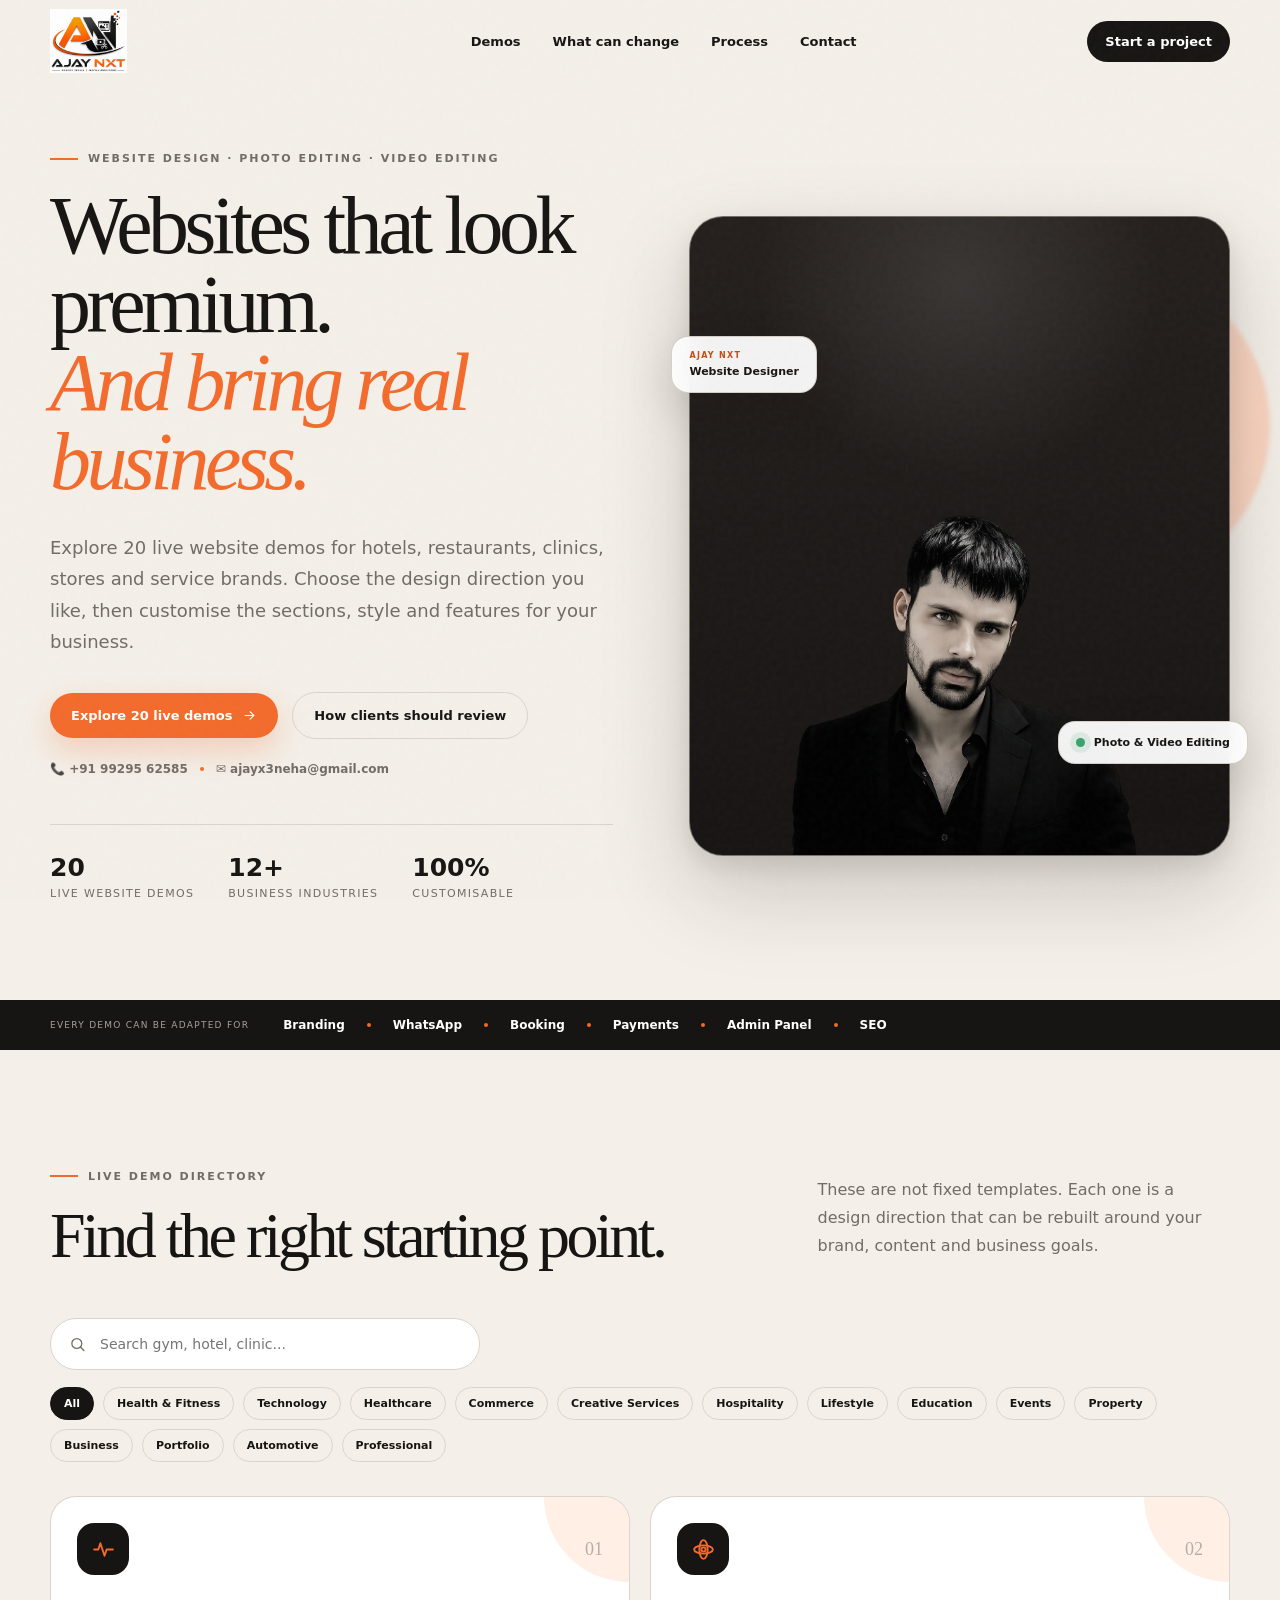
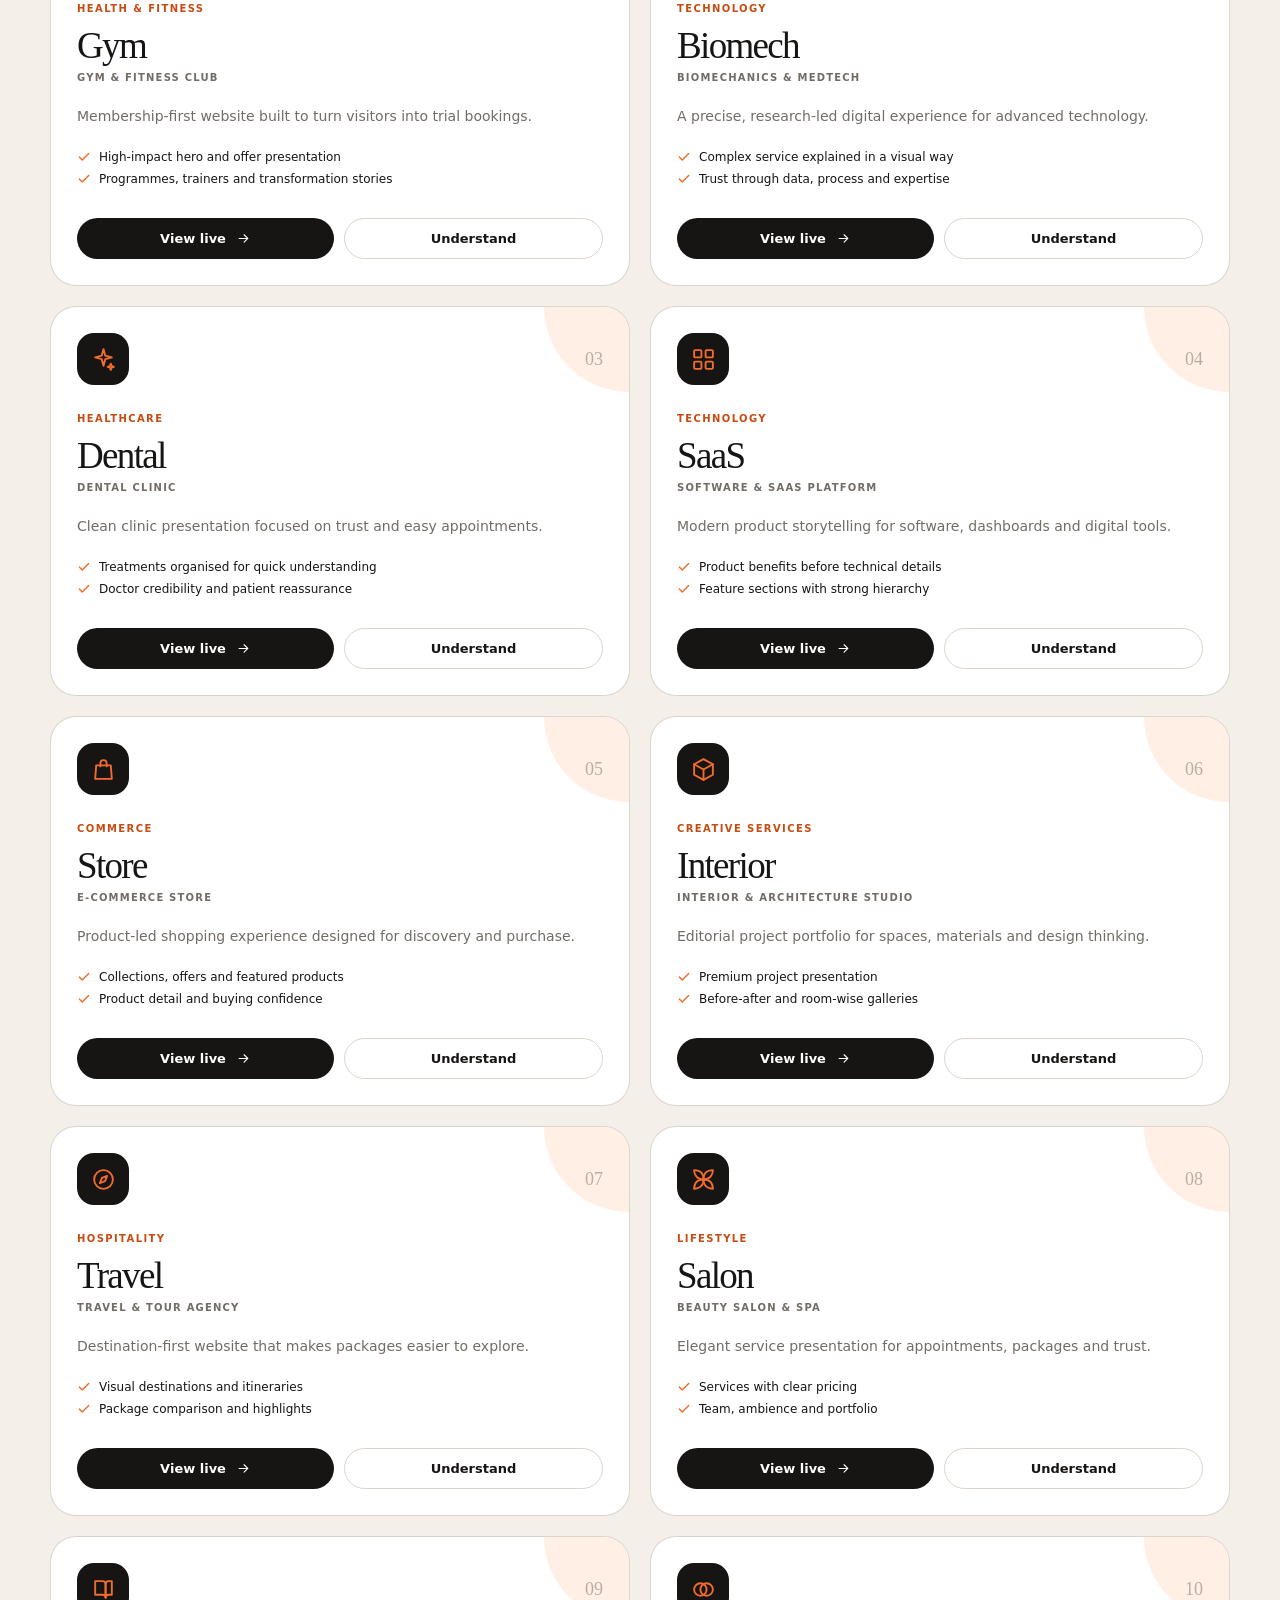
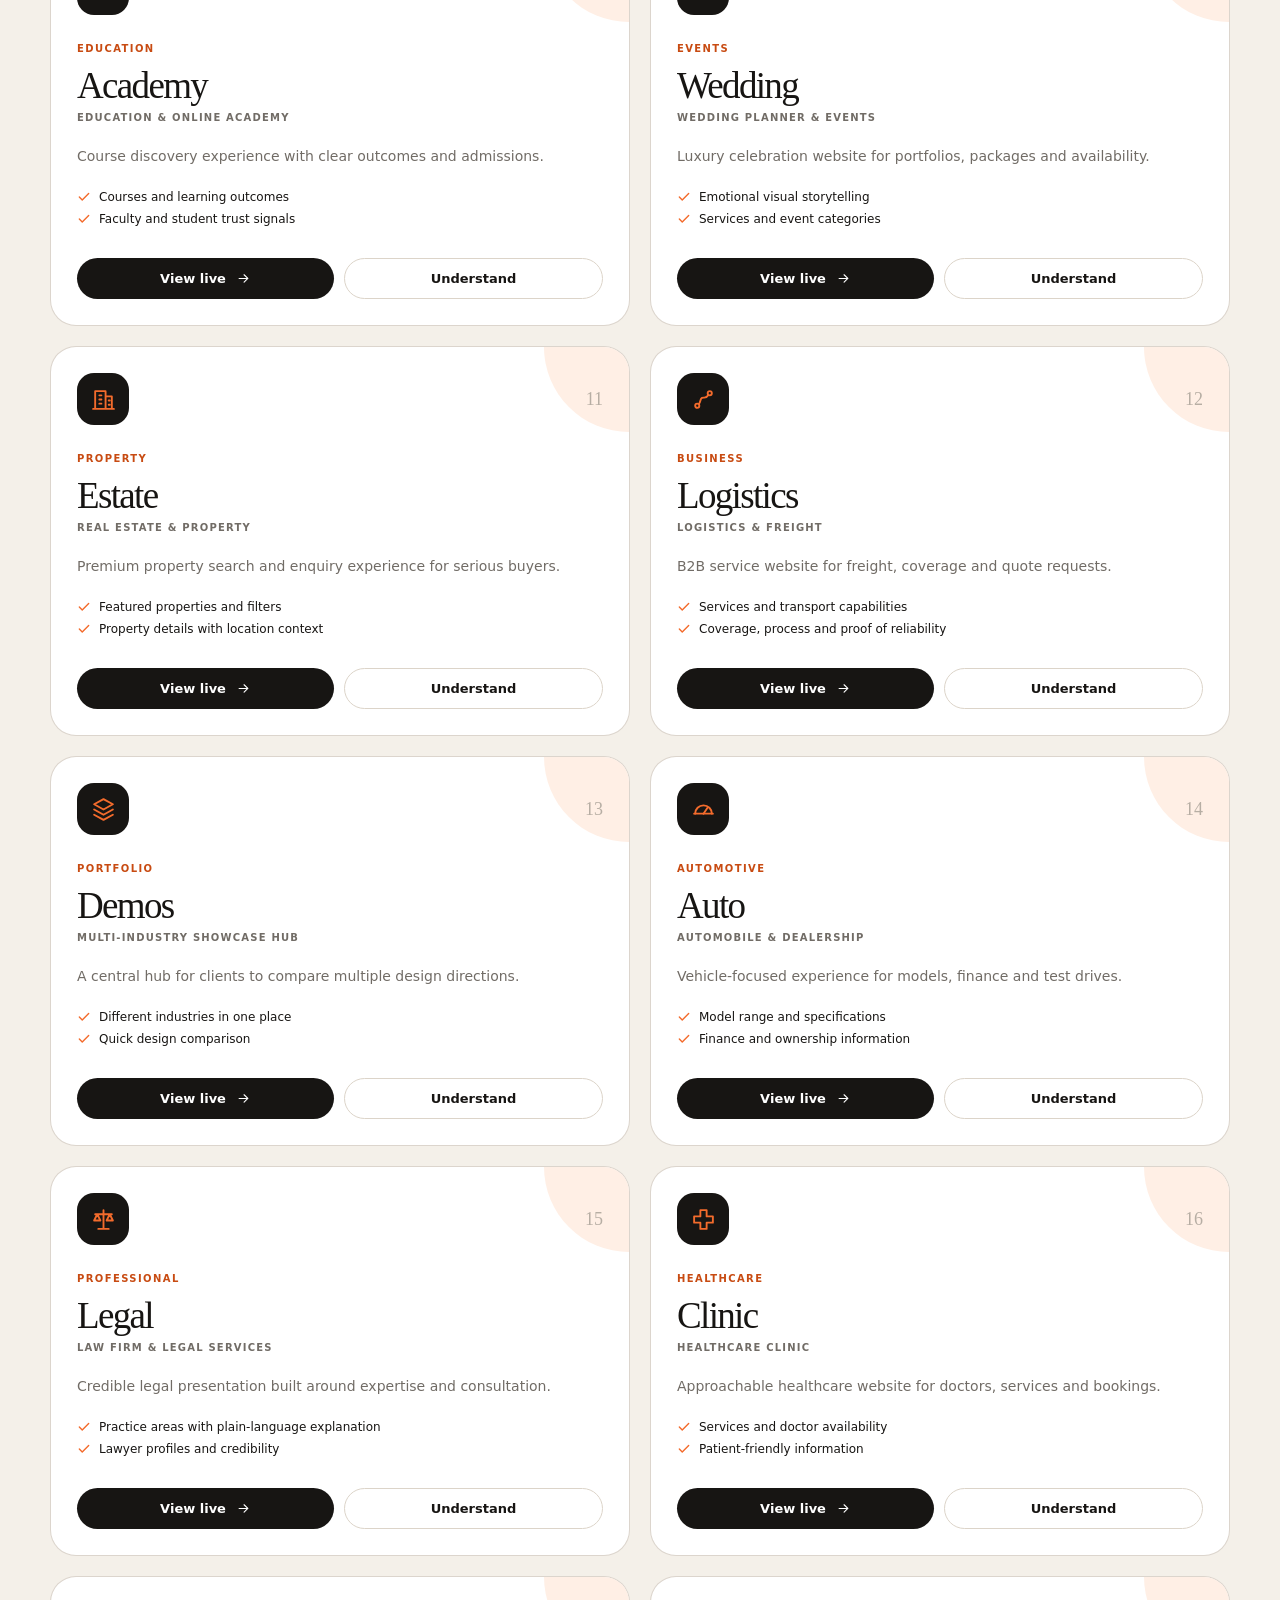
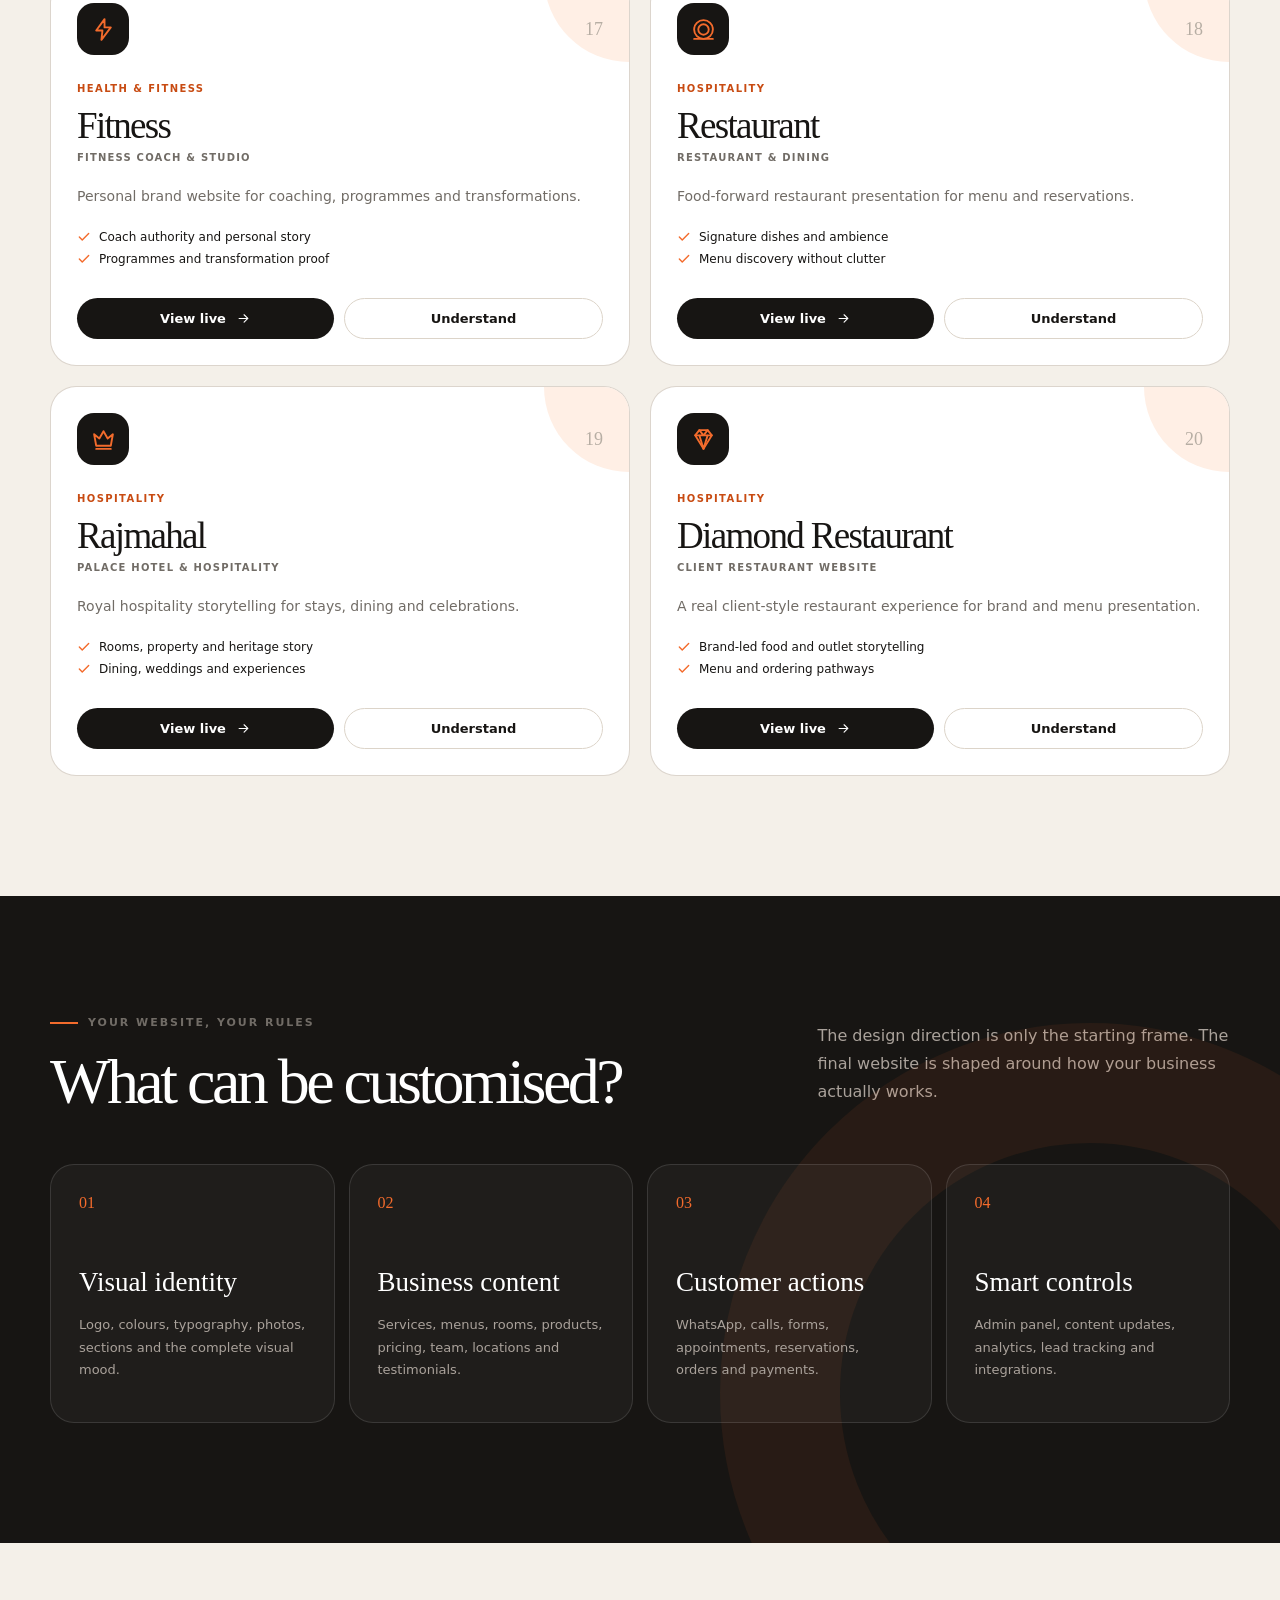
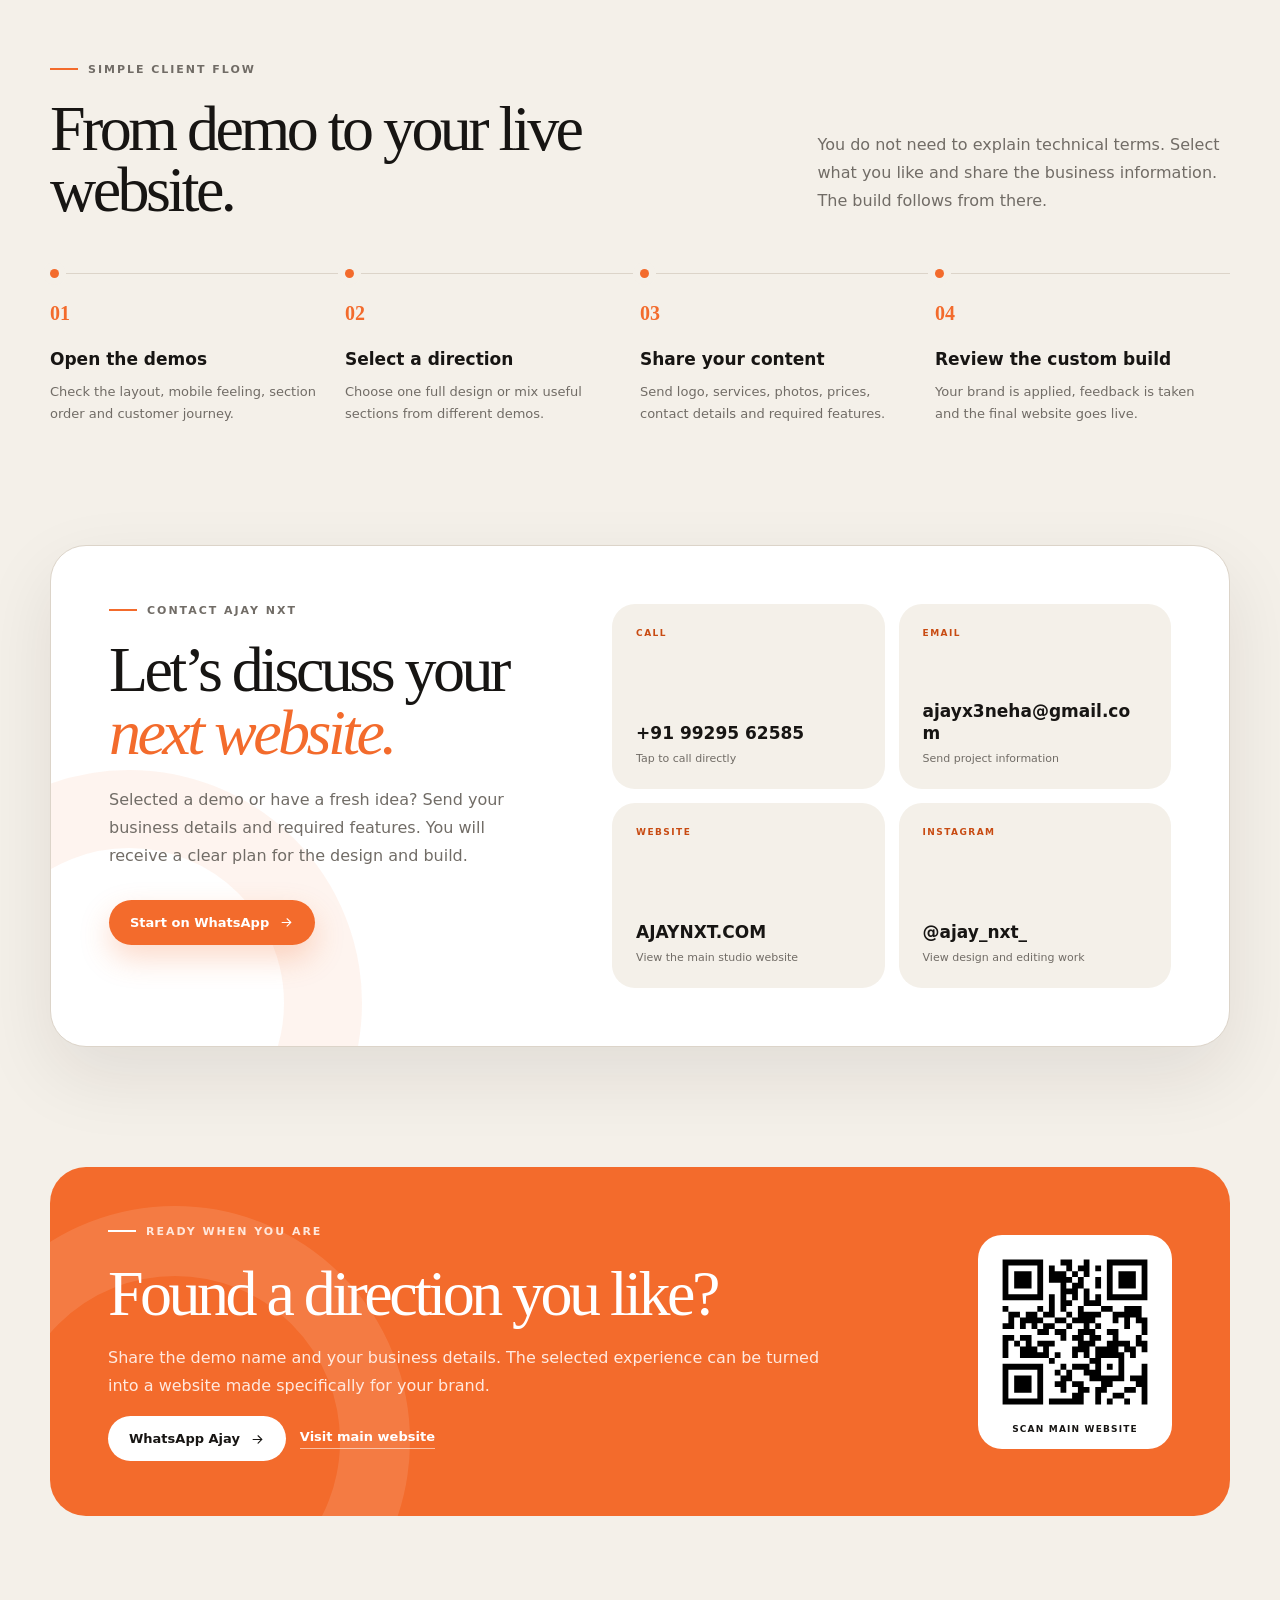
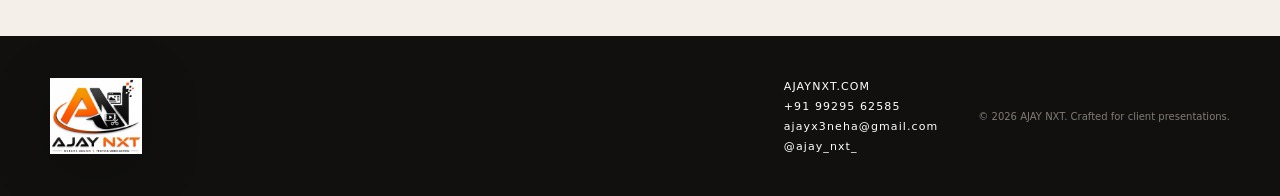
==== commit fa7b78c6: "Update index.html" ====
--- a/index.html
+++ b/index.html
@@ -9,6 +9,155 @@
   <link rel="icon" href="assets/favicon.svg" type="image/svg+xml">
   <link rel="manifest" href="manifest.webmanifest">
   <link rel="stylesheet" href="styles.css">
+
+  <style>
+    /* Contact update contained entirely inside index.html */
+    .hero-contact-line{
+      display:flex;
+      align-items:center;
+      flex-wrap:wrap;
+      gap:12px;
+      margin-top:23px;
+      color:var(--muted);
+      font-size:12px;
+      font-weight:750;
+    }
+    .hero-contact-line a{
+      transition:color .2s ease;
+    }
+    .hero-contact-line a:hover{
+      color:var(--accent-dark);
+    }
+    .hero-contact-line>span{
+      width:4px;
+      height:4px;
+      border-radius:50%;
+      background:var(--accent);
+    }
+
+    .contact-section{
+      padding-bottom:120px;
+    }
+    .contact-panel{
+      display:grid;
+      grid-template-columns:.88fr 1.12fr;
+      gap:64px;
+      padding:58px;
+      border-radius:36px;
+      background:#fff;
+      border:1px solid var(--line);
+      box-shadow:0 28px 75px rgba(29,23,18,.09);
+      position:relative;
+      overflow:hidden;
+    }
+    .contact-panel::after{
+      content:"";
+      position:absolute;
+      width:310px;
+      height:310px;
+      border-radius:50%;
+      border:78px solid rgba(243,107,44,.075);
+      left:-155px;
+      bottom:-190px;
+      pointer-events:none;
+    }
+    .contact-intro,
+    .contact-details{
+      position:relative;
+      z-index:1;
+    }
+    .contact-intro h2{
+      margin:0 0 22px;
+      font:500 clamp(44px,5vw,70px)/.98 Georgia,"Times New Roman",serif;
+      letter-spacing:-.055em;
+    }
+    .contact-intro h2 em{
+      color:var(--accent);
+      font-weight:500;
+    }
+    .contact-intro>p:not(.eyebrow){
+      color:var(--muted);
+      line-height:1.75;
+      margin:0 0 30px;
+      max-width:540px;
+    }
+    .contact-details{
+      display:grid;
+      grid-template-columns:1fr 1fr;
+      gap:14px;
+    }
+    .contact-card{
+      display:flex;
+      flex-direction:column;
+      justify-content:flex-end;
+      min-height:185px;
+      padding:23px;
+      border-radius:23px;
+      background:var(--paper);
+      border:1px solid transparent;
+      transition:transform .25s ease,background .25s ease,border-color .25s ease,box-shadow .25s ease;
+      overflow-wrap:anywhere;
+    }
+    .contact-card:hover{
+      transform:translateY(-4px);
+      background:#fff;
+      border-color:var(--line);
+      box-shadow:0 18px 35px rgba(29,23,18,.08);
+    }
+    .contact-card small{
+      color:var(--accent-dark);
+      font-size:9px;
+      font-weight:900;
+      letter-spacing:.16em;
+      margin-bottom:auto;
+    }
+    .contact-card strong{
+      font-size:17px;
+      line-height:1.25;
+    }
+    .contact-card span{
+      color:var(--muted);
+      font-size:11px;
+      margin-top:8px;
+    }
+    .footer-contact-links{
+      display:grid !important;
+      gap:7px !important;
+    }
+
+    @media(max-width:980px){
+      .contact-panel{
+        grid-template-columns:1fr;
+        gap:40px;
+      }
+    }
+    @media(max-width:680px){
+      .hero-contact-line{
+        display:grid;
+        gap:8px;
+      }
+      .hero-contact-line>span{
+        display:none;
+      }
+      .contact-section{
+        padding-bottom:82px;
+      }
+      .contact-panel{
+        padding:32px 22px;
+        border-radius:27px;
+      }
+      .contact-intro h2{
+        font-size:45px;
+      }
+      .contact-details{
+        grid-template-columns:1fr;
+      }
+      .contact-card{
+        min-height:145px;
+      }
+    }
+  </style>
+
 </head>
 <body>
   <div class="noise" aria-hidden="true"></div>
@@ -23,6 +172,7 @@
       <a href="#portfolio">Demos</a>
       <a href="#customise">What can change</a>
       <a href="#process">Process</a>
+      <a href="#contact">Contact</a>
     </nav>
     <a class="header-cta" href="https://ajaynxt.com/#book" target="_blank" rel="noopener">Start a project</a>
   </header>
@@ -37,6 +187,11 @@
           <a class="button button-primary" href="#portfolio">Explore 20 live demos <svg><use href="assets/icons.svg#i-arrow"></use></svg></a>
           <button class="button button-ghost" data-open-guide>How clients should review</button>
         </div>
+        <div class="hero-contact-line" aria-label="AJAY NXT contact information">
+          <a href="tel:+919929562585">📞 +91 99295 62585</a>
+          <span></span>
+          <a href="mailto:ajayx3neha@gmail.com">✉ ajayx3neha@gmail.com</a>
+        </div>
         <div class="hero-proof" aria-label="Portfolio highlights">
           <div><strong>20</strong><span>Live website demos</span></div>
           <div><strong>12+</strong><span>Business industries</span></div>
@@ -121,6 +276,47 @@
         <article class="process-step reveal"><b>02</b><div><h3>Select a direction</h3><p>Choose one full design or mix useful sections from different demos.</p></div></article>
         <article class="process-step reveal"><b>03</b><div><h3>Share your content</h3><p>Send logo, services, photos, prices, contact details and required features.</p></div></article>
         <article class="process-step reveal"><b>04</b><div><h3>Review the custom build</h3><p>Your brand is applied, feedback is taken and the final website goes live.</p></div></article>
+      </div>
+    </section>
+
+
+    <section class="contact-section shell" id="contact">
+      <div class="contact-panel reveal">
+        <div class="contact-intro">
+          <p class="eyebrow"><span></span> CONTACT AJAY NXT</p>
+          <h2>Let’s discuss your<br><em>next website.</em></h2>
+          <p>Selected a demo or have a fresh idea? Send your business details and required features. You will receive a clear plan for the design and build.</p>
+          <a class="button button-primary" href="https://wa.me/919929562585?text=Hello%20Ajay%2C%20I%20want%20to%20discuss%20a%20website%20project." target="_blank" rel="noopener">
+            Start on WhatsApp
+            <svg><use href="assets/icons.svg#i-arrow"></use></svg>
+          </a>
+        </div>
+
+        <div class="contact-details">
+          <a class="contact-card" href="tel:+919929562585">
+            <small>CALL</small>
+            <strong>+91 99295 62585</strong>
+            <span>Tap to call directly</span>
+          </a>
+
+          <a class="contact-card" href="mailto:ajayx3neha@gmail.com">
+            <small>EMAIL</small>
+            <strong>ajayx3neha@gmail.com</strong>
+            <span>Send project information</span>
+          </a>
+
+          <a class="contact-card" href="https://ajaynxt.com/" target="_blank" rel="noopener">
+            <small>WEBSITE</small>
+            <strong>AJAYNXT.COM</strong>
+            <span>View the main studio website</span>
+          </a>
+
+          <a class="contact-card" href="https://www.instagram.com/ajay_nxt_/" target="_blank" rel="noopener">
+            <small>INSTAGRAM</small>
+            <strong>@ajay_nxt_</strong>
+            <span>View design and editing work</span>
+          </a>
+        </div>
       </div>
     </section>
 
@@ -151,7 +347,12 @@
              class="footer-brand-logo"
              width="210" height="76">
       </div>
-      <div><a href="https://ajaynxt.com/" target="_blank" rel="noopener">AJAYNXT.COM</a><a href="tel:+919929562585">+91 99295 62585</a></div>
+      <div class="footer-contact-links">
+        <a href="https://ajaynxt.com/" target="_blank" rel="noopener">AJAYNXT.COM</a>
+        <a href="tel:+919929562585">+91 99295 62585</a>
+        <a href="mailto:ajayx3neha@gmail.com">ajayx3neha@gmail.com</a>
+        <a href="https://www.instagram.com/ajay_nxt_/" target="_blank" rel="noopener">@ajay_nxt_</a>
+      </div>
       <p>© <span id="year"></span> AJAY NXT. Crafted for client presentations.</p>
     </div>
   </footer>
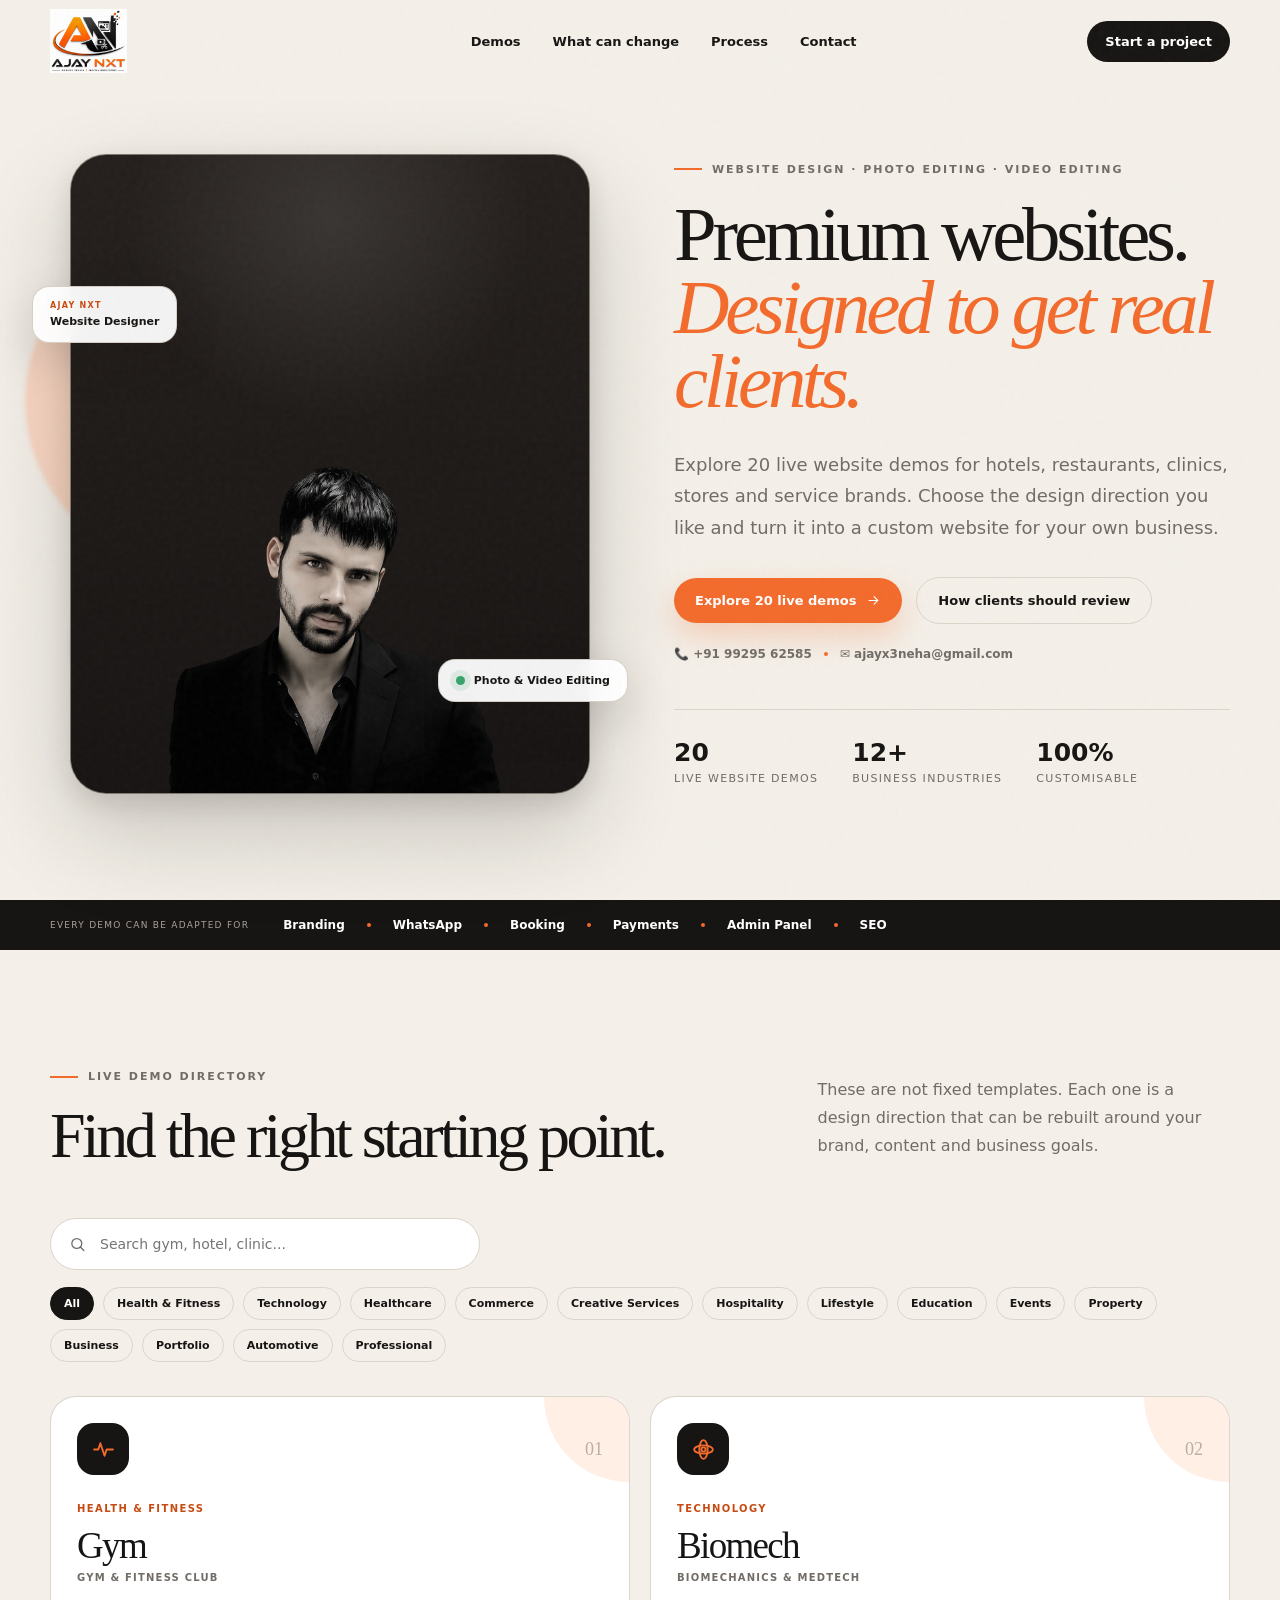
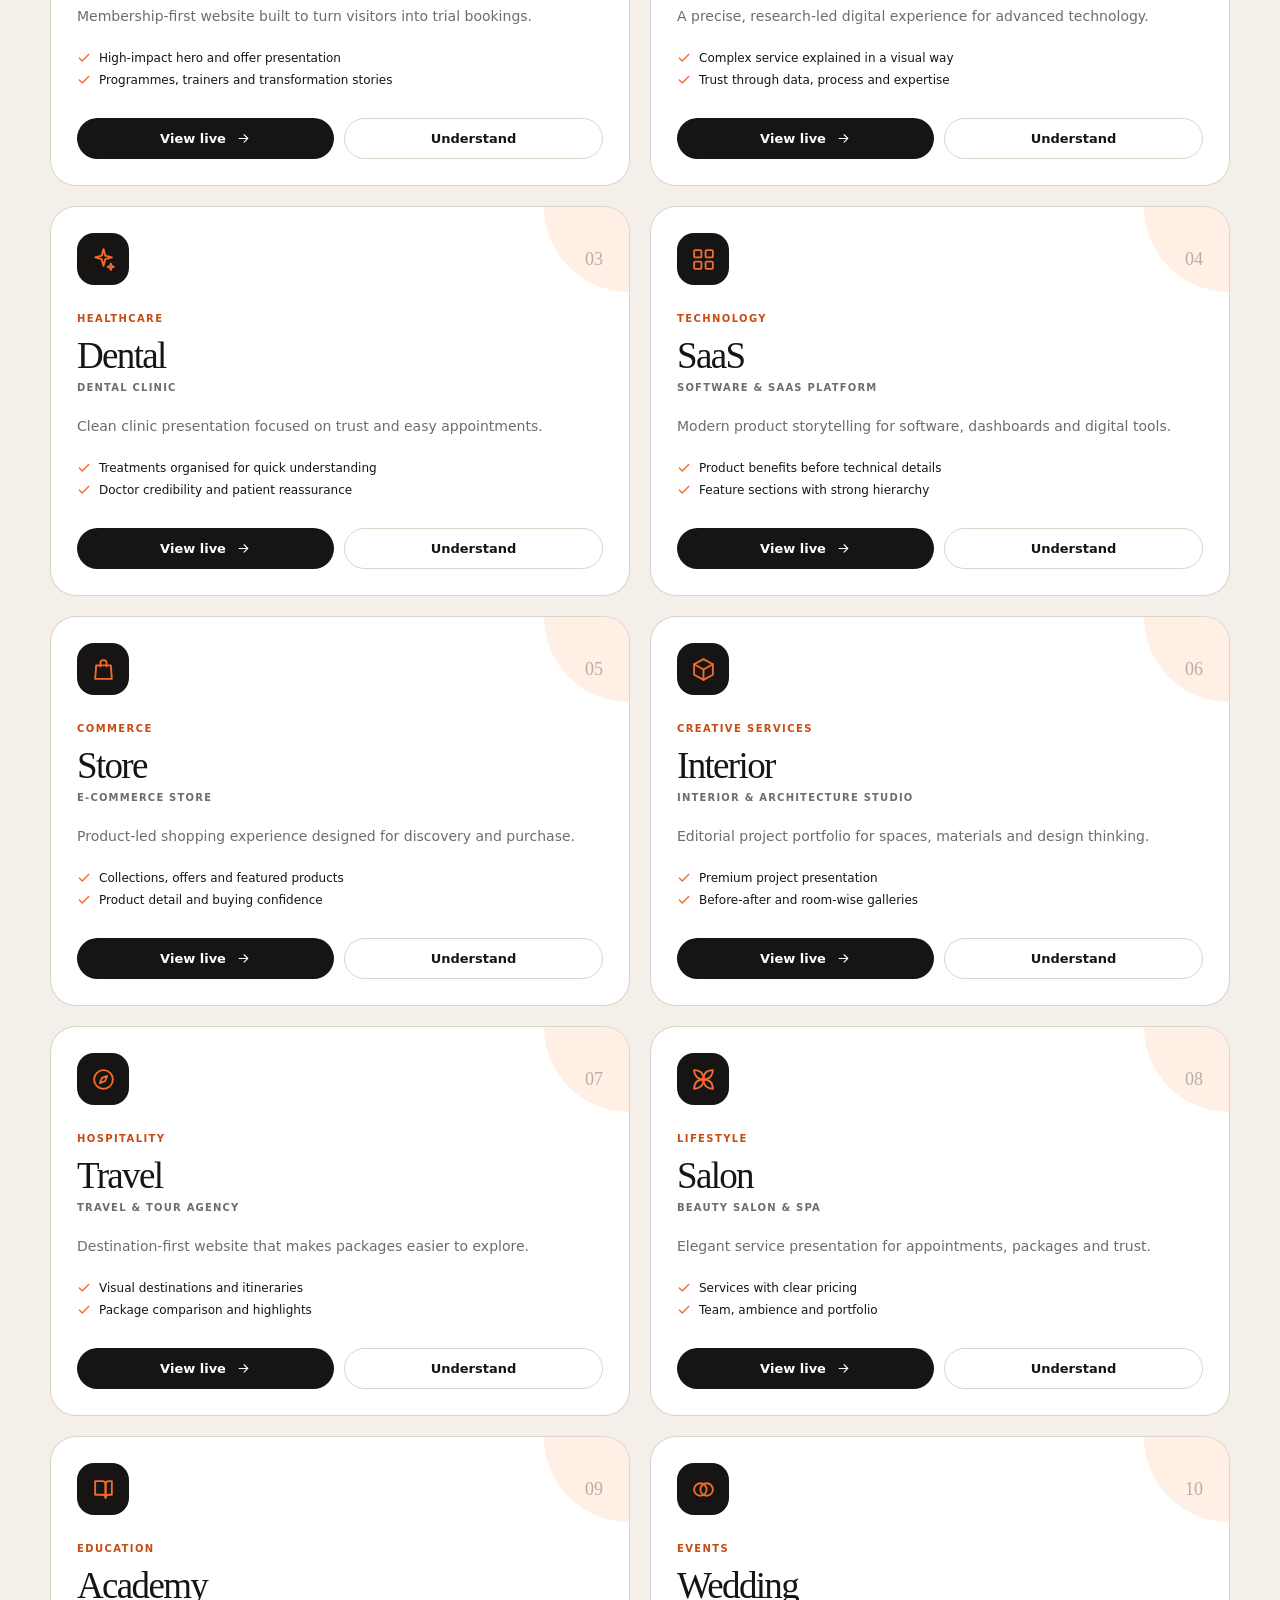
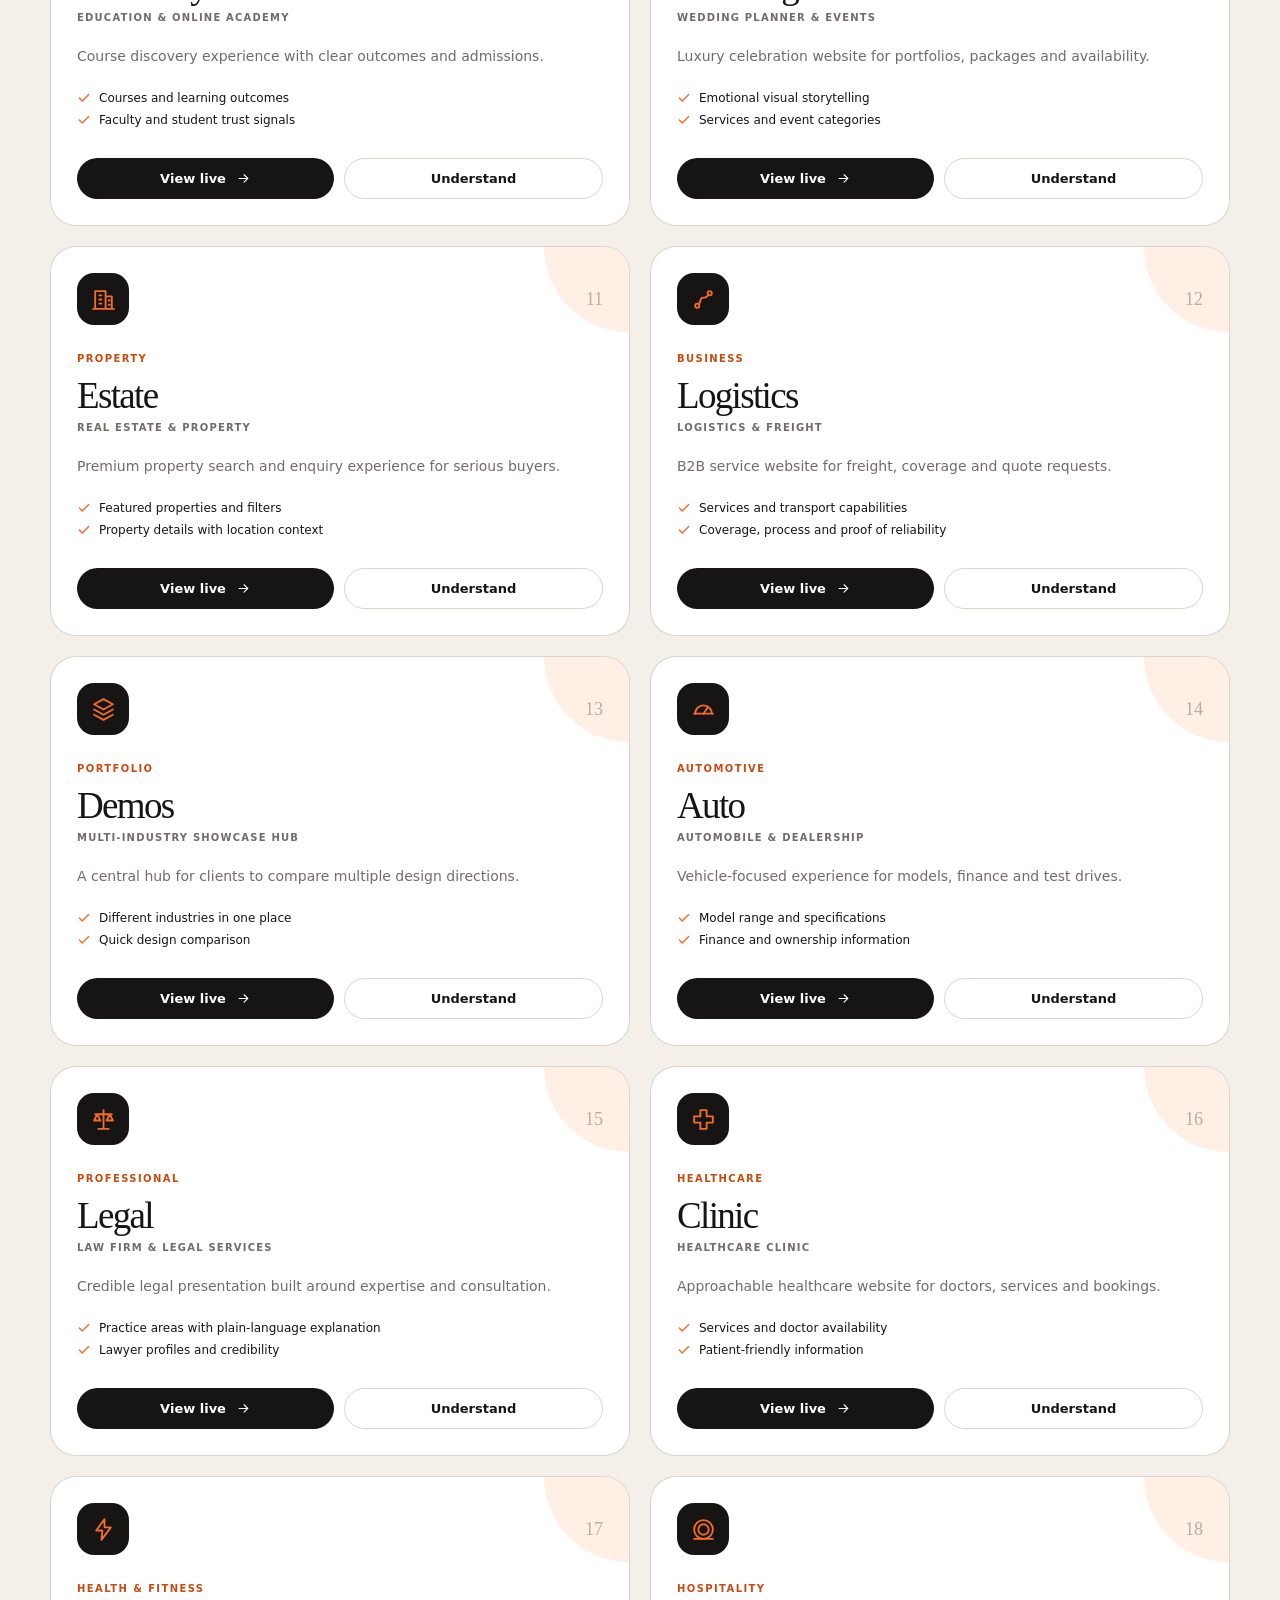
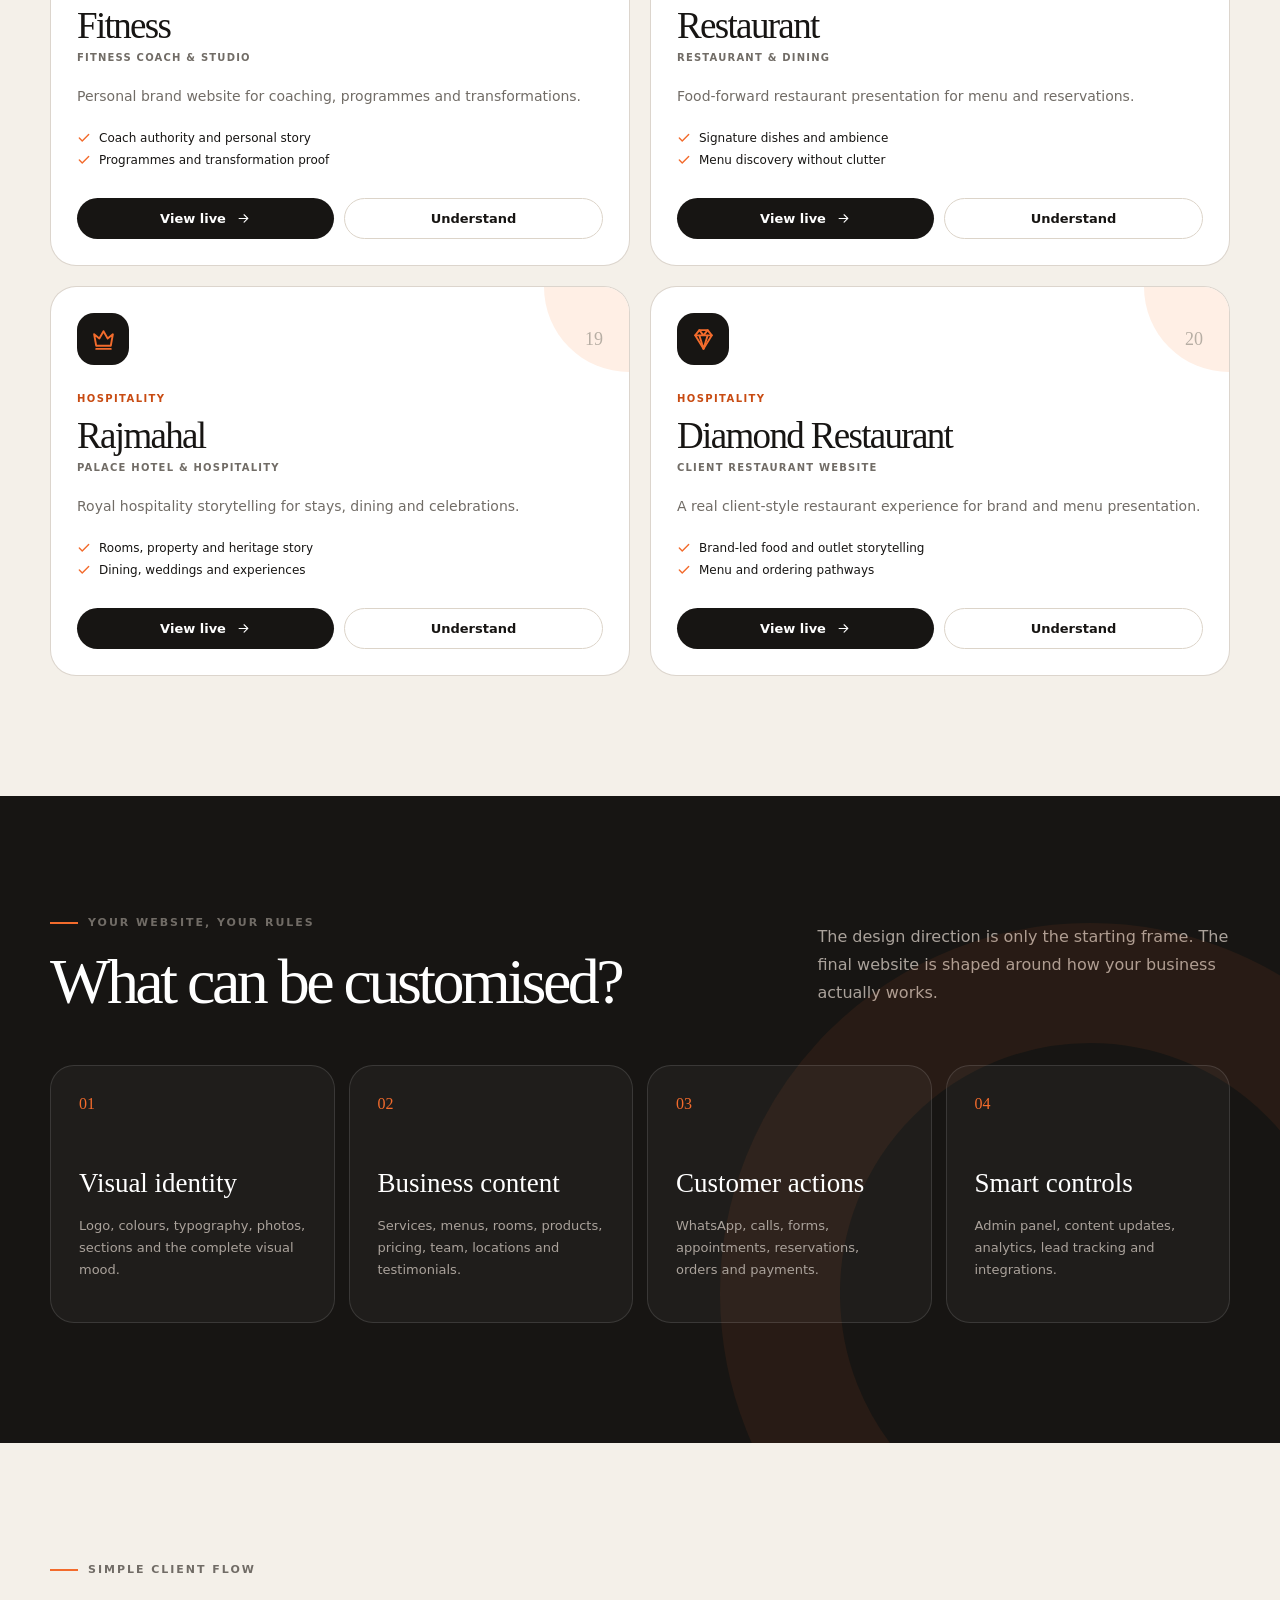
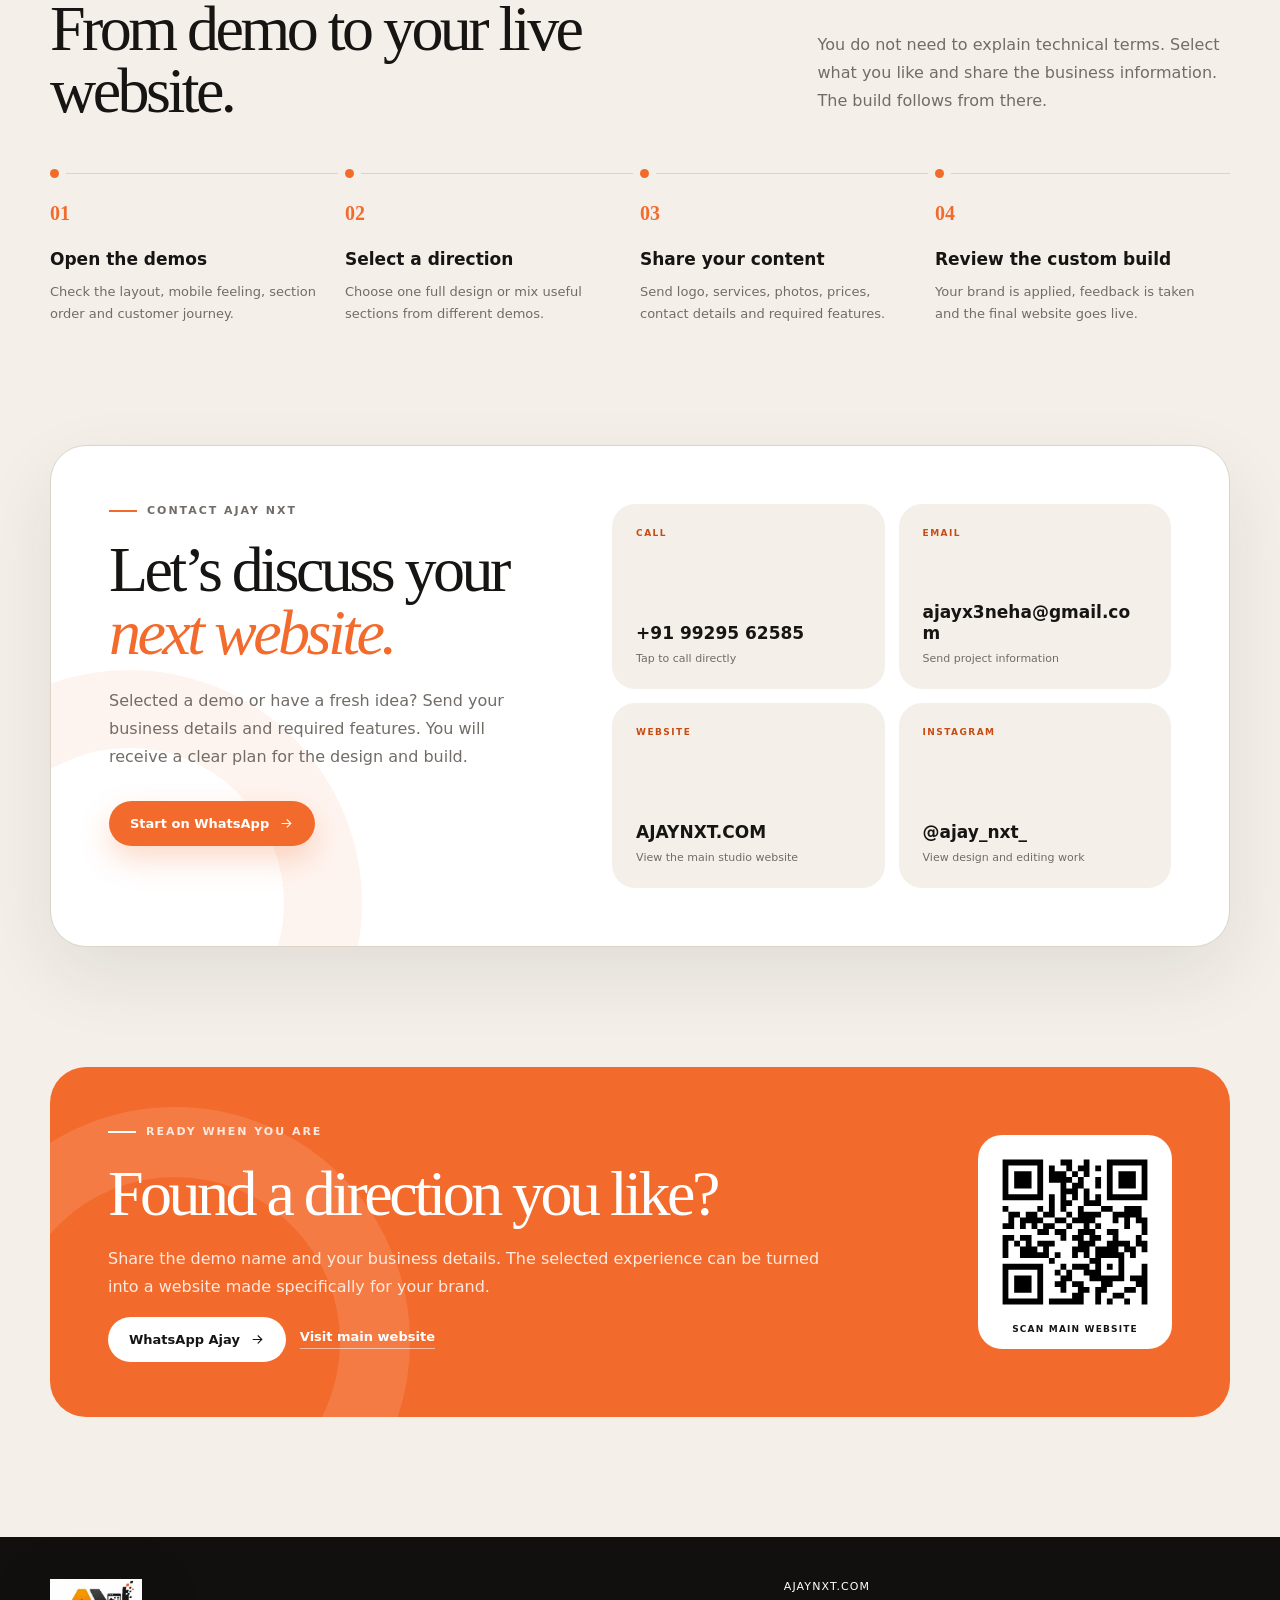
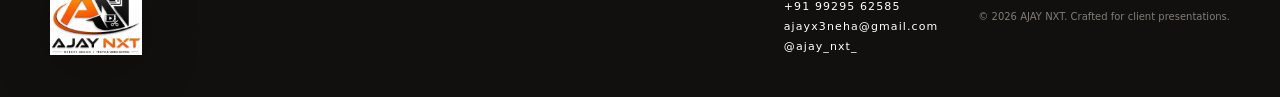
==== commit c8cc3f3c: "Update index.html" ====
--- a/index.html
+++ b/index.html
@@ -154,6 +154,144 @@
       }
       .contact-card{
         min-height:145px;
+      }
+    }
+  </style>
+
+
+  <style id="hero-center-update">
+    /* Hero layout update: photo in the center/main focus, text on side */
+    .hero.hero-centered-layout{
+      display:grid;
+      grid-template-columns:minmax(380px, 560px) minmax(320px, 1fr);
+      align-items:center;
+      justify-content:center;
+      gap:clamp(34px,5vw,82px);
+      min-height:calc(100dvh - 82px);
+      padding-block:58px 92px;
+    }
+    .hero-copy-side{
+      max-width:620px;
+    }
+    .hero-copy-side h1{
+      font-size:clamp(52px,6vw,88px);
+      margin:0;
+      max-width:650px;
+    }
+    .hero-copy-side .hero-text{
+      max-width:560px;
+    }
+    .hero-art{
+      min-height:640px;
+      display:grid;
+      place-items:center;
+      position:relative;
+      isolation:isolate;
+    }
+    .hero-photo-frame.hero-photo-frame-centered{
+      width:min(100%, 520px);
+      height:640px;
+      margin-inline:auto;
+      border-radius:36px;
+      overflow:hidden;
+      background:linear-gradient(180deg,#201b18 0%, #171413 100%);
+      border:1px solid rgba(208,197,186,.55);
+      box-shadow:0 38px 95px rgba(31,24,18,.20), 0 10px 26px rgba(31,24,18,.12);
+      position:relative;
+      z-index:2;
+    }
+    .hero-photo-frame.hero-photo-frame-centered::before{
+      content:"";
+      position:absolute;
+      inset:0;
+      background:
+        radial-gradient(circle at 50% 10%, rgba(255,255,255,.10), transparent 32%),
+        linear-gradient(180deg, rgba(255,255,255,.02), rgba(255,255,255,0));
+      pointer-events:none;
+      z-index:2;
+    }
+    .hero-person-photo{
+      position:absolute;
+      inset:0;
+      width:100%;
+      height:100%;
+      object-fit:contain;
+      object-position:center bottom;
+      display:block;
+    }
+    .hero-photo-bg-one{
+      width:330px;
+      height:330px;
+      background:rgba(255,189,157,.50);
+      left:-25px;
+      top:82px;
+      position:absolute;
+      border-radius:50%;
+      z-index:0;
+      filter:blur(2px);
+    }
+    .hero-photo-bg-two{
+      width:220px;
+      height:220px;
+      background:rgba(211,202,255,.74);
+      right:-14px;
+      bottom:38px;
+      position:absolute;
+      border-radius:50%;
+      z-index:0;
+      filter:blur(2px);
+    }
+    .hero-badge-left{
+      left:-18px;
+      top:132px;
+    }
+    .hero-badge-right{
+      right:-18px;
+      bottom:92px;
+    }
+    @media(max-width:980px){
+      .hero.hero-centered-layout{
+        grid-template-columns:1fr;
+        gap:26px;
+        min-height:auto;
+        padding-block:48px 70px;
+      }
+      .hero-art{
+        order:1;
+        min-height:560px;
+      }
+      .hero-copy-side{
+        order:2;
+        max-width:100%;
+      }
+      .hero-photo-frame.hero-photo-frame-centered{
+        width:min(88vw,520px);
+        height:min(78vw,620px);
+        min-height:500px;
+      }
+    }
+    @media(max-width:680px){
+      .hero.hero-centered-layout{
+        padding-block:42px 58px;
+      }
+      .hero-art{
+        min-height:420px;
+      }
+      .hero-photo-frame.hero-photo-frame-centered{
+        width:min(92vw,390px);
+        height:430px;
+        border-radius:24px;
+      }
+      .hero-copy-side h1{
+        font-size:clamp(46px,15.5vw,70px);
+      }
+      .hero-badge-left{
+        left:-2px;
+        top:58px;
+      }
+      .hero-badge-right{
+        right:-2px;
+        bottom:34px;
       }
     }
   </style>
@@ -178,11 +316,32 @@
   </header>
 
   <main id="top">
-    <section class="hero shell">
-      <div class="hero-copy reveal">
+    <section class="hero shell hero-centered-layout">
+      <div class="hero-art reveal" aria-label="AJAY NXT founder portrait">
+        <div class="hero-photo-bg hero-photo-bg-one" aria-hidden="true"></div>
+        <div class="hero-photo-bg hero-photo-bg-two" aria-hidden="true"></div>
+
+        <div class="hero-photo-frame hero-photo-frame-centered">
+          <img src="assets/ajay-hero-portrait.webp"
+               alt="Ajay NXT portrait"
+               class="hero-person-photo"
+               width="1536" height="1024">
+        </div>
+
+        <div class="hero-badge hero-badge-left">
+          <small>AJAY NXT</small>
+          <strong>Website Designer</strong>
+        </div>
+        <div class="hero-badge hero-badge-right">
+          <span class="dot"></span>
+          <strong>Photo & Video Editing</strong>
+        </div>
+      </div>
+
+      <div class="hero-copy reveal hero-copy-side">
         <p class="eyebrow"><span></span> WEBSITE DESIGN · PHOTO EDITING · VIDEO EDITING</p>
-        <h1>Websites that look premium.<br><em>And bring real business.</em></h1>
-        <p class="hero-text">Explore 20 live website demos for hotels, restaurants, clinics, stores and service brands. Choose the design direction you like, then customise the sections, style and features for your business.</p>
+        <h1>Premium websites.<br><em>Designed to get real clients.</em></h1>
+        <p class="hero-text">Explore 20 live website demos for hotels, restaurants, clinics, stores and service brands. Choose the design direction you like and turn it into a custom website for your own business.</p>
         <div class="hero-actions">
           <a class="button button-primary" href="#portfolio">Explore 20 live demos <svg><use href="assets/icons.svg#i-arrow"></use></svg></a>
           <button class="button button-ghost" data-open-guide>How clients should review</button>
@@ -196,27 +355,6 @@
           <div><strong>20</strong><span>Live website demos</span></div>
           <div><strong>12+</strong><span>Business industries</span></div>
           <div><strong>100%</strong><span>Customisable</span></div>
-        </div>
-      </div>
-
-      <div class="hero-art reveal" aria-label="AJAY NXT founder portrait">
-        <div class="hero-photo-bg hero-photo-bg-one" aria-hidden="true"></div>
-        <div class="hero-photo-bg hero-photo-bg-two" aria-hidden="true"></div>
-
-        <div class="hero-photo-frame">
-          <img src="assets/ajay-hero-portrait.webp"
-               alt="Ajay NXT portrait"
-               class="hero-person-photo"
-               width="1536" height="1024">
-        </div>
-
-        <div class="hero-badge hero-badge-left">
-          <small>AJAY NXT</small>
-          <strong>Website Designer</strong>
-        </div>
-        <div class="hero-badge hero-badge-right">
-          <span class="dot"></span>
-          <strong>Photo & Video Editing</strong>
         </div>
       </div>
     </section>
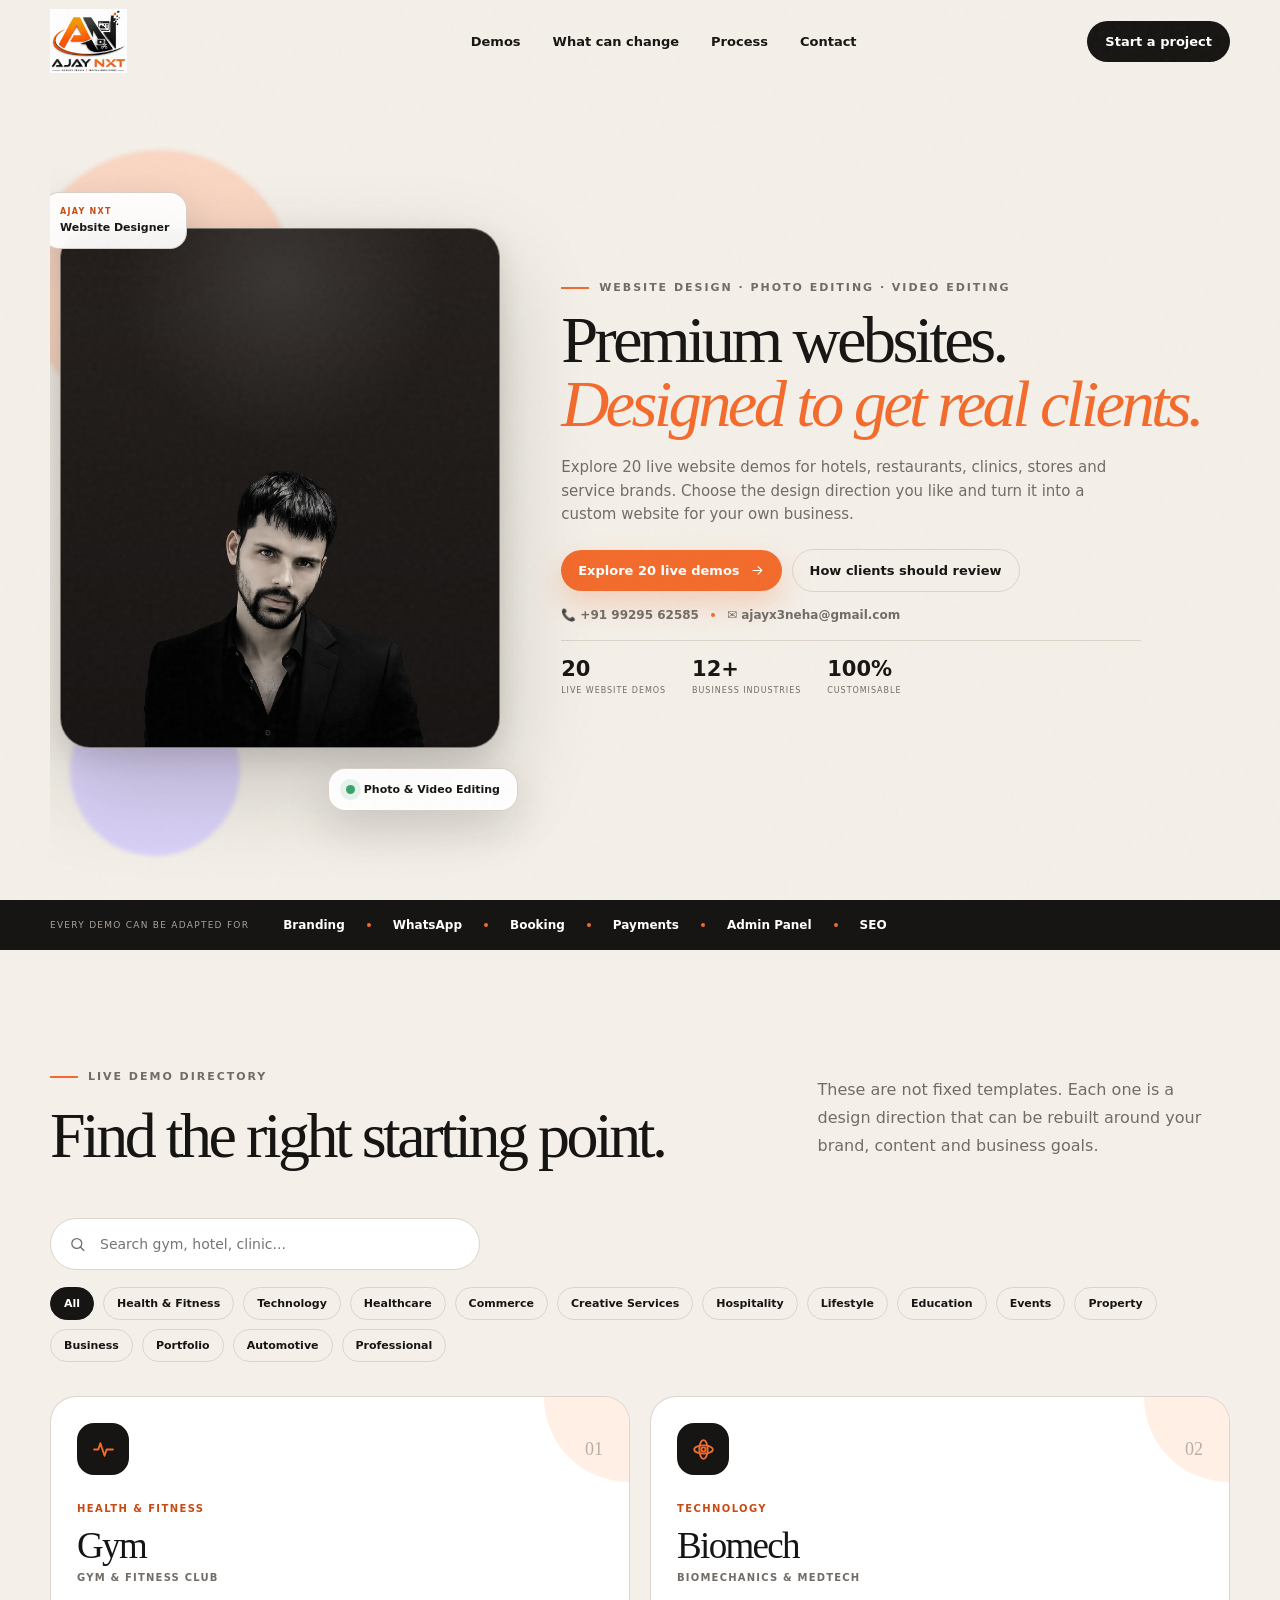
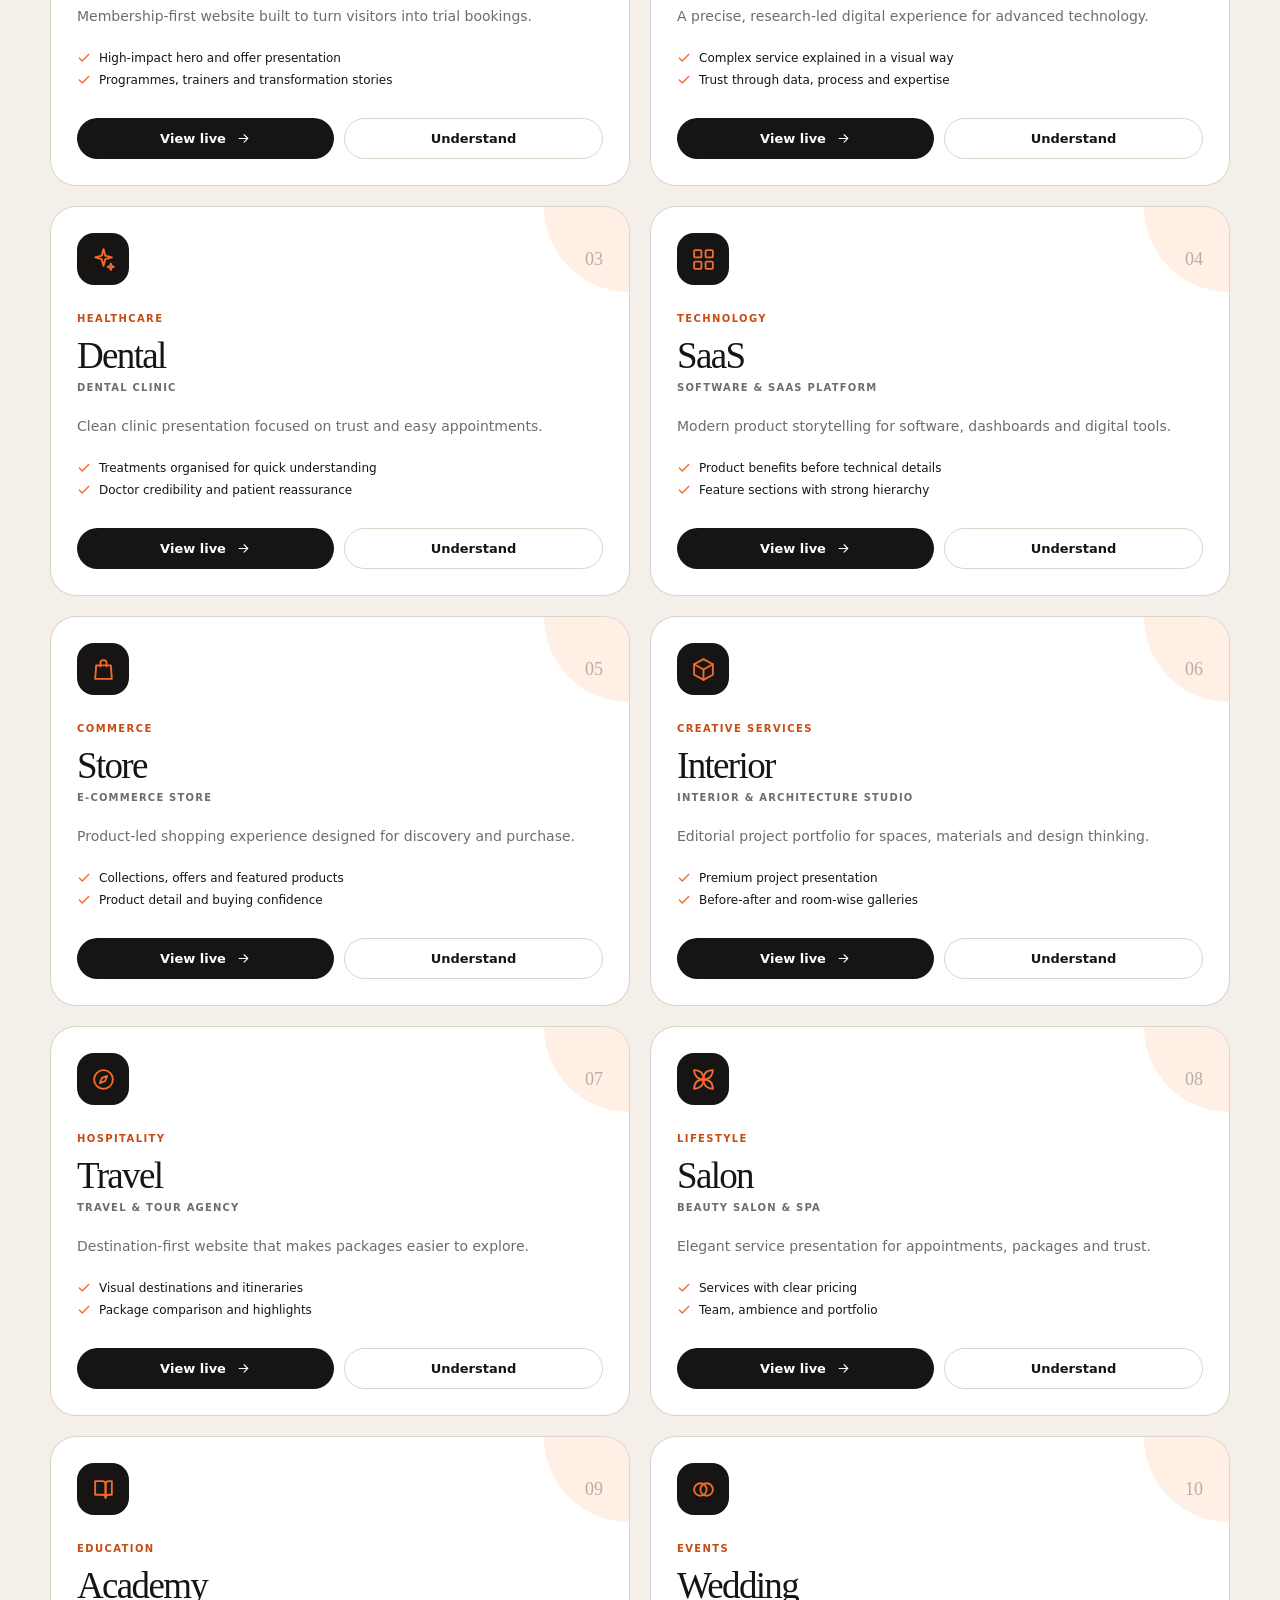
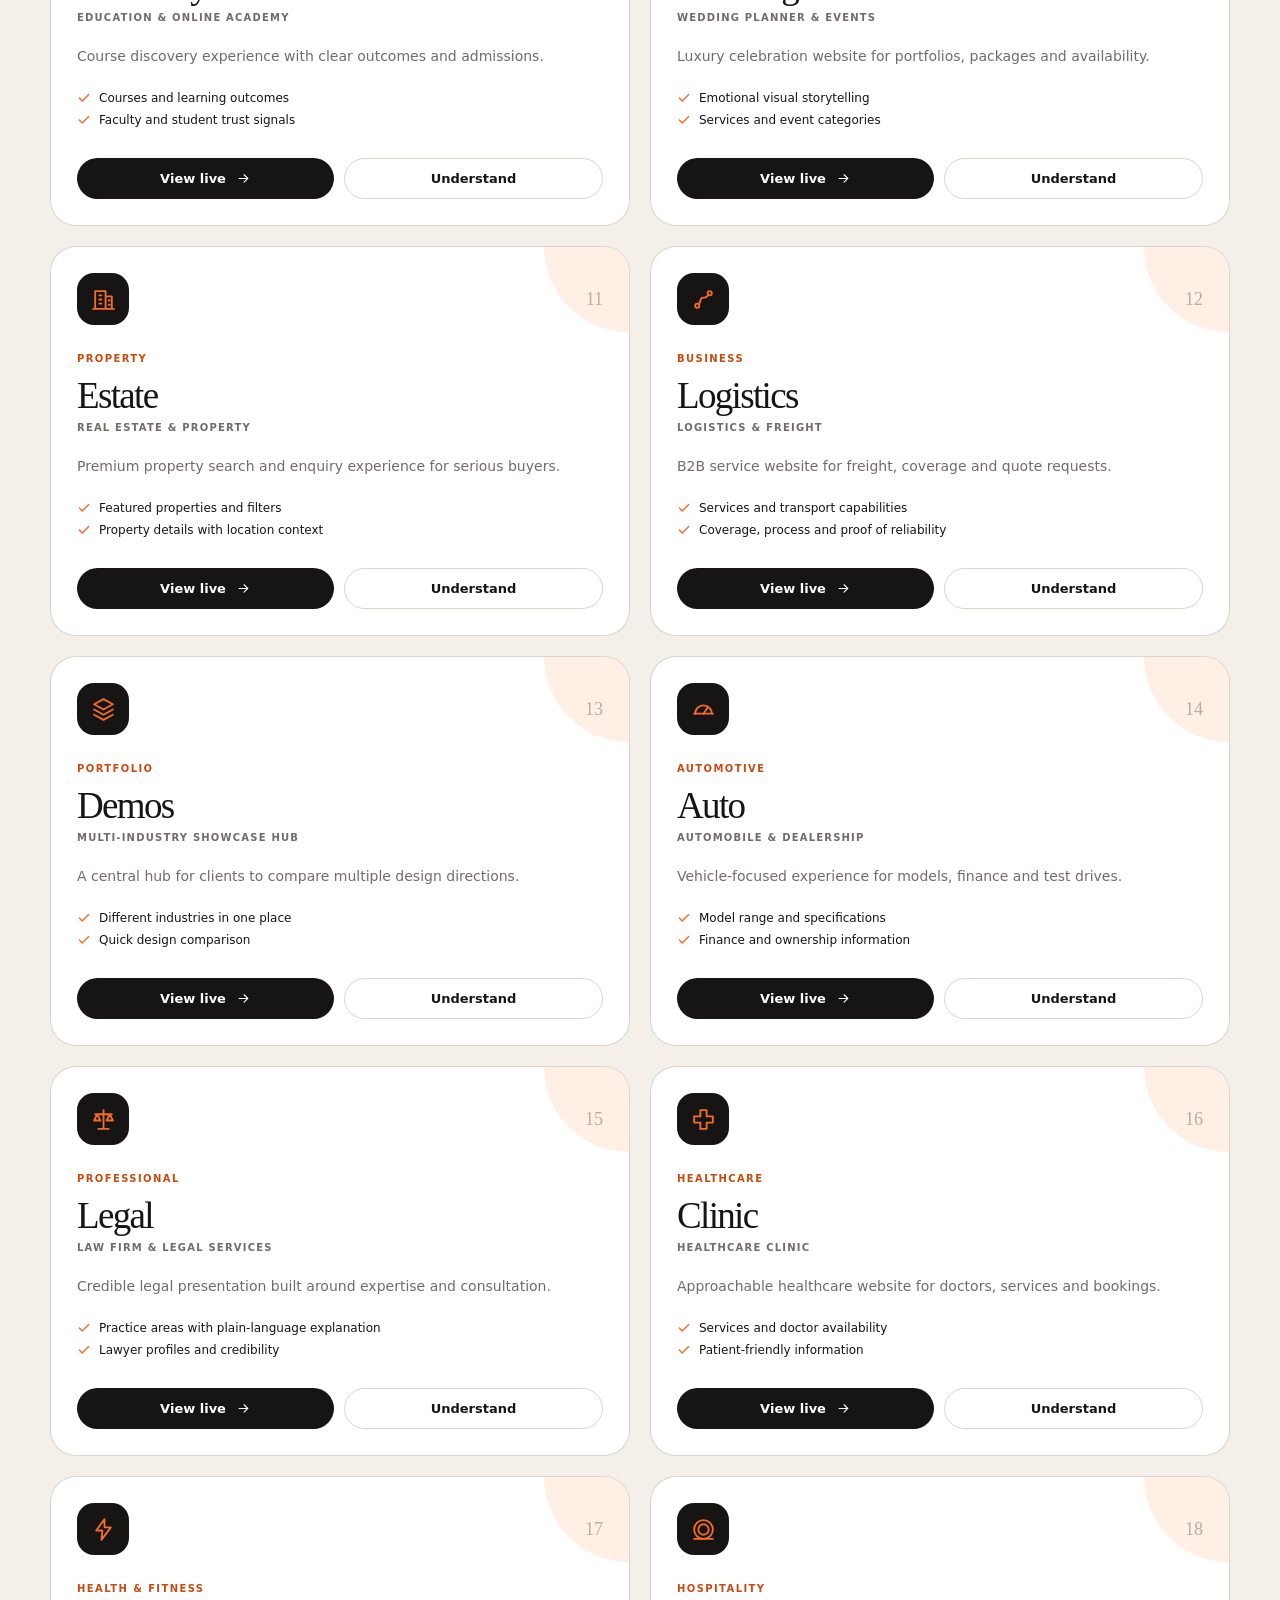
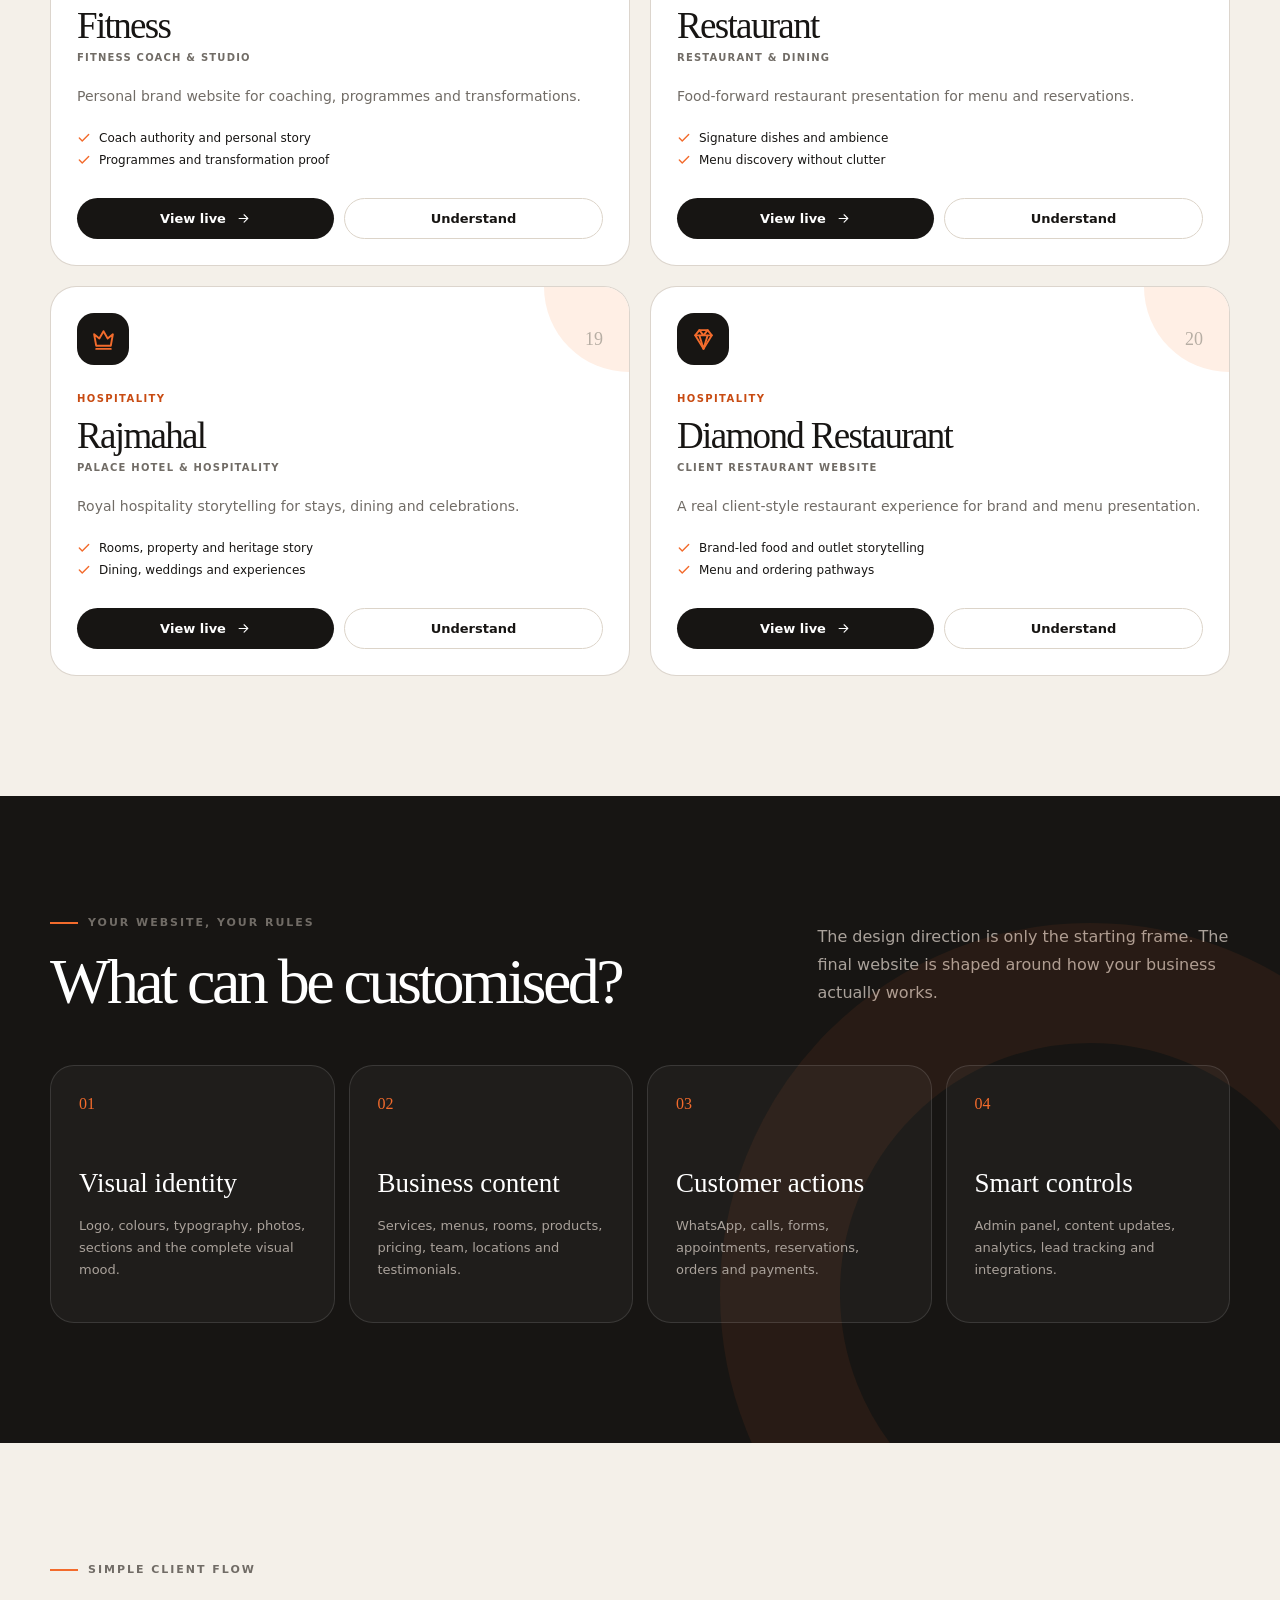
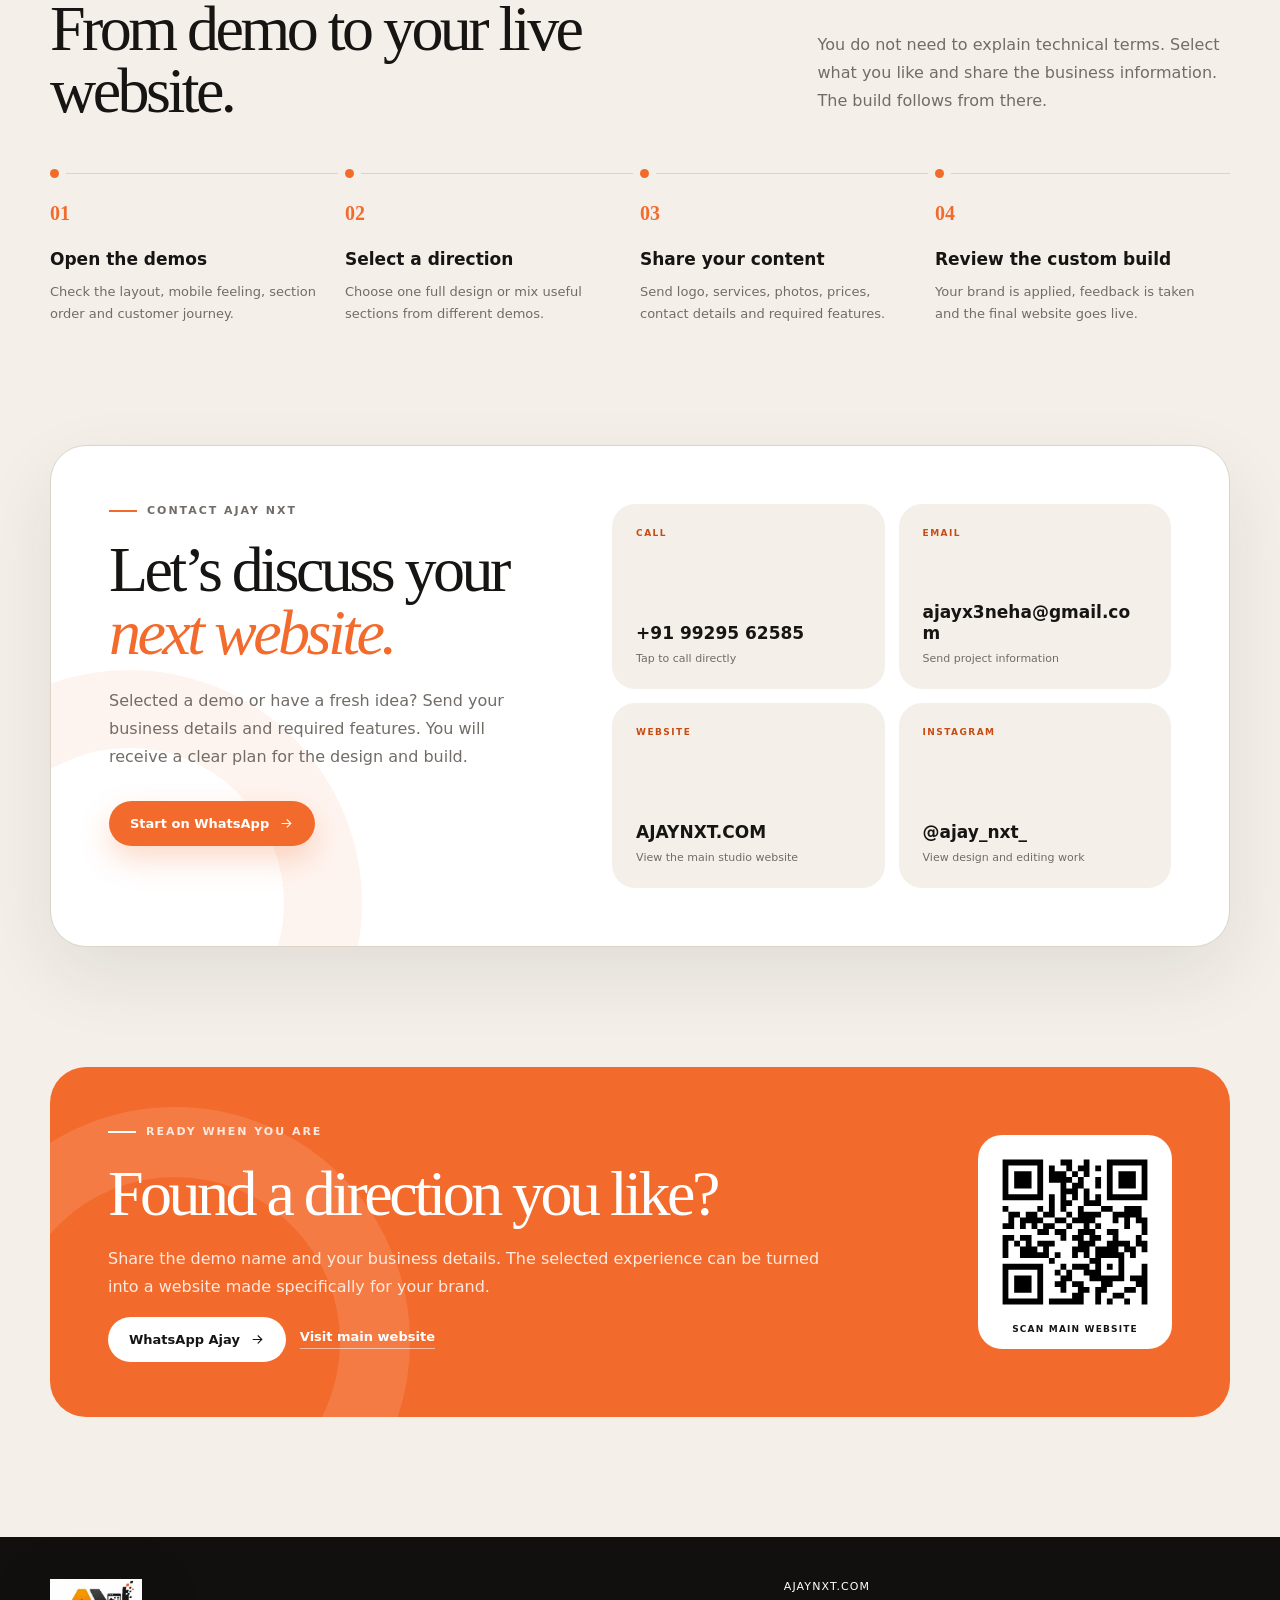
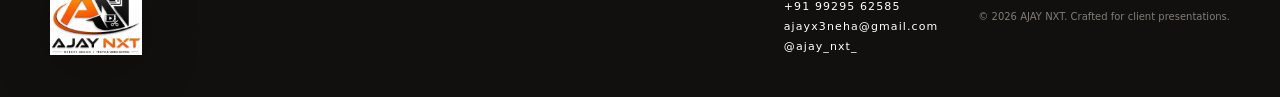
==== commit 4936e4d7: "Update index.html" ====
--- a/index.html
+++ b/index.html
@@ -292,6 +292,143 @@
       .hero-badge-right{
         right:-2px;
         bottom:34px;
+      }
+    }
+  </style>
+
+
+  <style id="hero-screen-fit-update">
+    /* Desktop hero fits completely inside one visible screen */
+    @media (min-width:981px){
+      .hero.hero-centered-layout{
+        height:calc(100dvh - 82px);
+        min-height:0;
+        padding-block:18px 24px;
+        grid-template-columns:minmax(360px,460px) minmax(360px,1fr);
+        gap:clamp(32px,4vw,62px);
+        overflow:hidden;
+      }
+
+      .hero-art{
+        height:100%;
+        min-height:0;
+        place-items:center;
+      }
+
+      .hero-photo-frame.hero-photo-frame-centered{
+        width:min(100%,440px);
+        height:min(520px,calc(100dvh - 138px));
+        min-height:0;
+        border-radius:30px;
+      }
+
+      .hero-copy-side{
+        max-width:650px;
+        align-self:center;
+      }
+
+      .hero-copy-side .eyebrow{
+        margin-bottom:14px;
+      }
+
+      .hero-copy-side h1{
+        font-size:clamp(46px,5.2vw,72px);
+        line-height:.96;
+        max-width:650px;
+      }
+
+      .hero-copy-side .hero-text{
+        font-size:15px;
+        line-height:1.58;
+        margin:20px 0 22px;
+        max-width:570px;
+      }
+
+      .hero-actions{
+        gap:10px;
+      }
+
+      .hero-actions .button{
+        padding:13px 17px;
+      }
+
+      .hero-contact-line{
+        margin-top:16px;
+      }
+
+      .hero-proof{
+        margin-top:18px;
+        padding-top:16px;
+        gap:26px;
+      }
+
+      .hero-proof strong{
+        font-size:21px;
+      }
+
+      .hero-proof span{
+        font-size:8px;
+      }
+
+      .hero-badge-left{
+        left:-8px;
+        top:92px;
+      }
+
+      .hero-badge-right{
+        right:-8px;
+        bottom:65px;
+      }
+
+      .hero-photo-bg-one{
+        width:270px;
+        height:270px;
+        top:50px;
+      }
+
+      .hero-photo-bg-two{
+        width:170px;
+        height:170px;
+        bottom:20px;
+      }
+    }
+
+    /* Extra compression for laptop screens with shorter height */
+    @media (min-width:981px) and (max-height:720px){
+      .hero.hero-centered-layout{
+        padding-block:10px 16px;
+        grid-template-columns:minmax(330px,420px) minmax(350px,1fr);
+      }
+
+      .hero-photo-frame.hero-photo-frame-centered{
+        width:min(100%,400px);
+        height:min(470px,calc(100dvh - 118px));
+      }
+
+      .hero-copy-side h1{
+        font-size:clamp(43px,4.8vw,64px);
+      }
+
+      .hero-copy-side .hero-text{
+        margin:15px 0 17px;
+        font-size:14px;
+      }
+
+      .hero-contact-line{
+        margin-top:12px;
+      }
+
+      .hero-proof{
+        margin-top:13px;
+        padding-top:12px;
+      }
+
+      .hero-badge-left{
+        top:72px;
+      }
+
+      .hero-badge-right{
+        bottom:48px;
       }
     }
   </style>
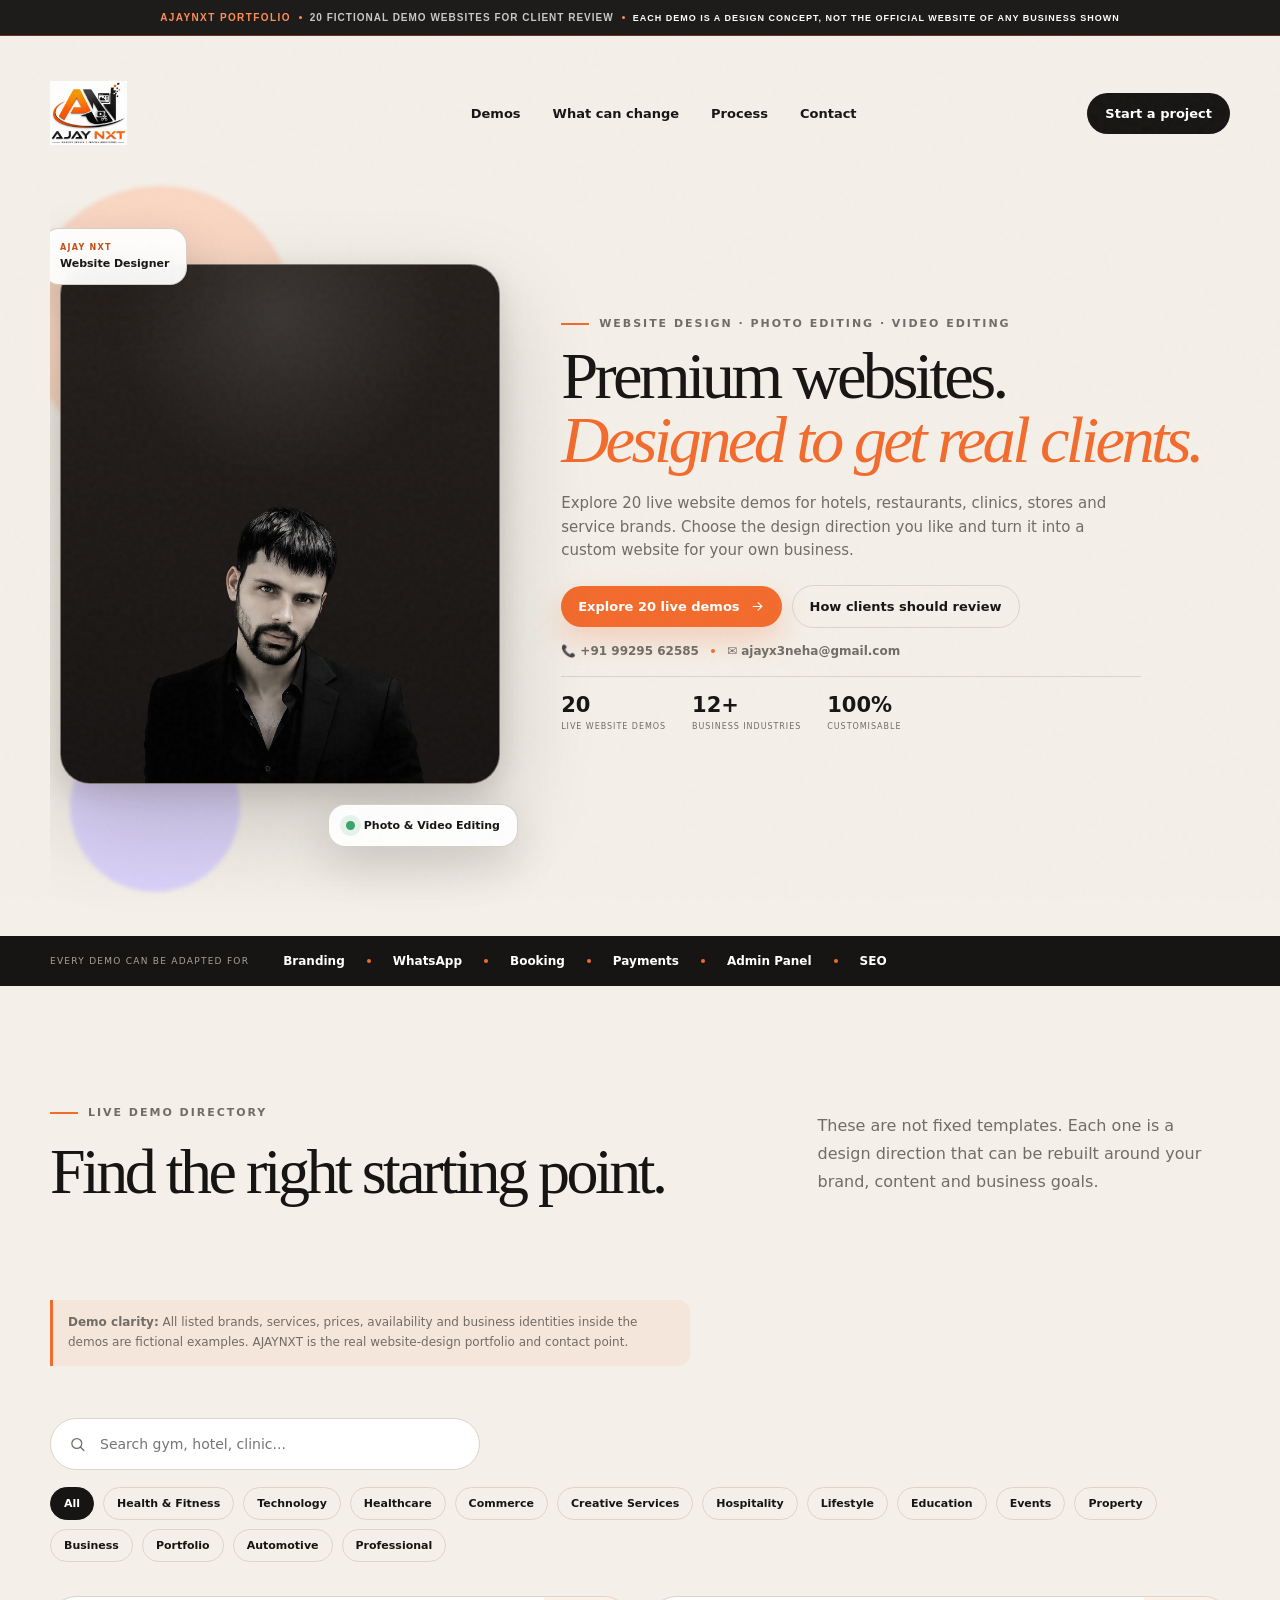
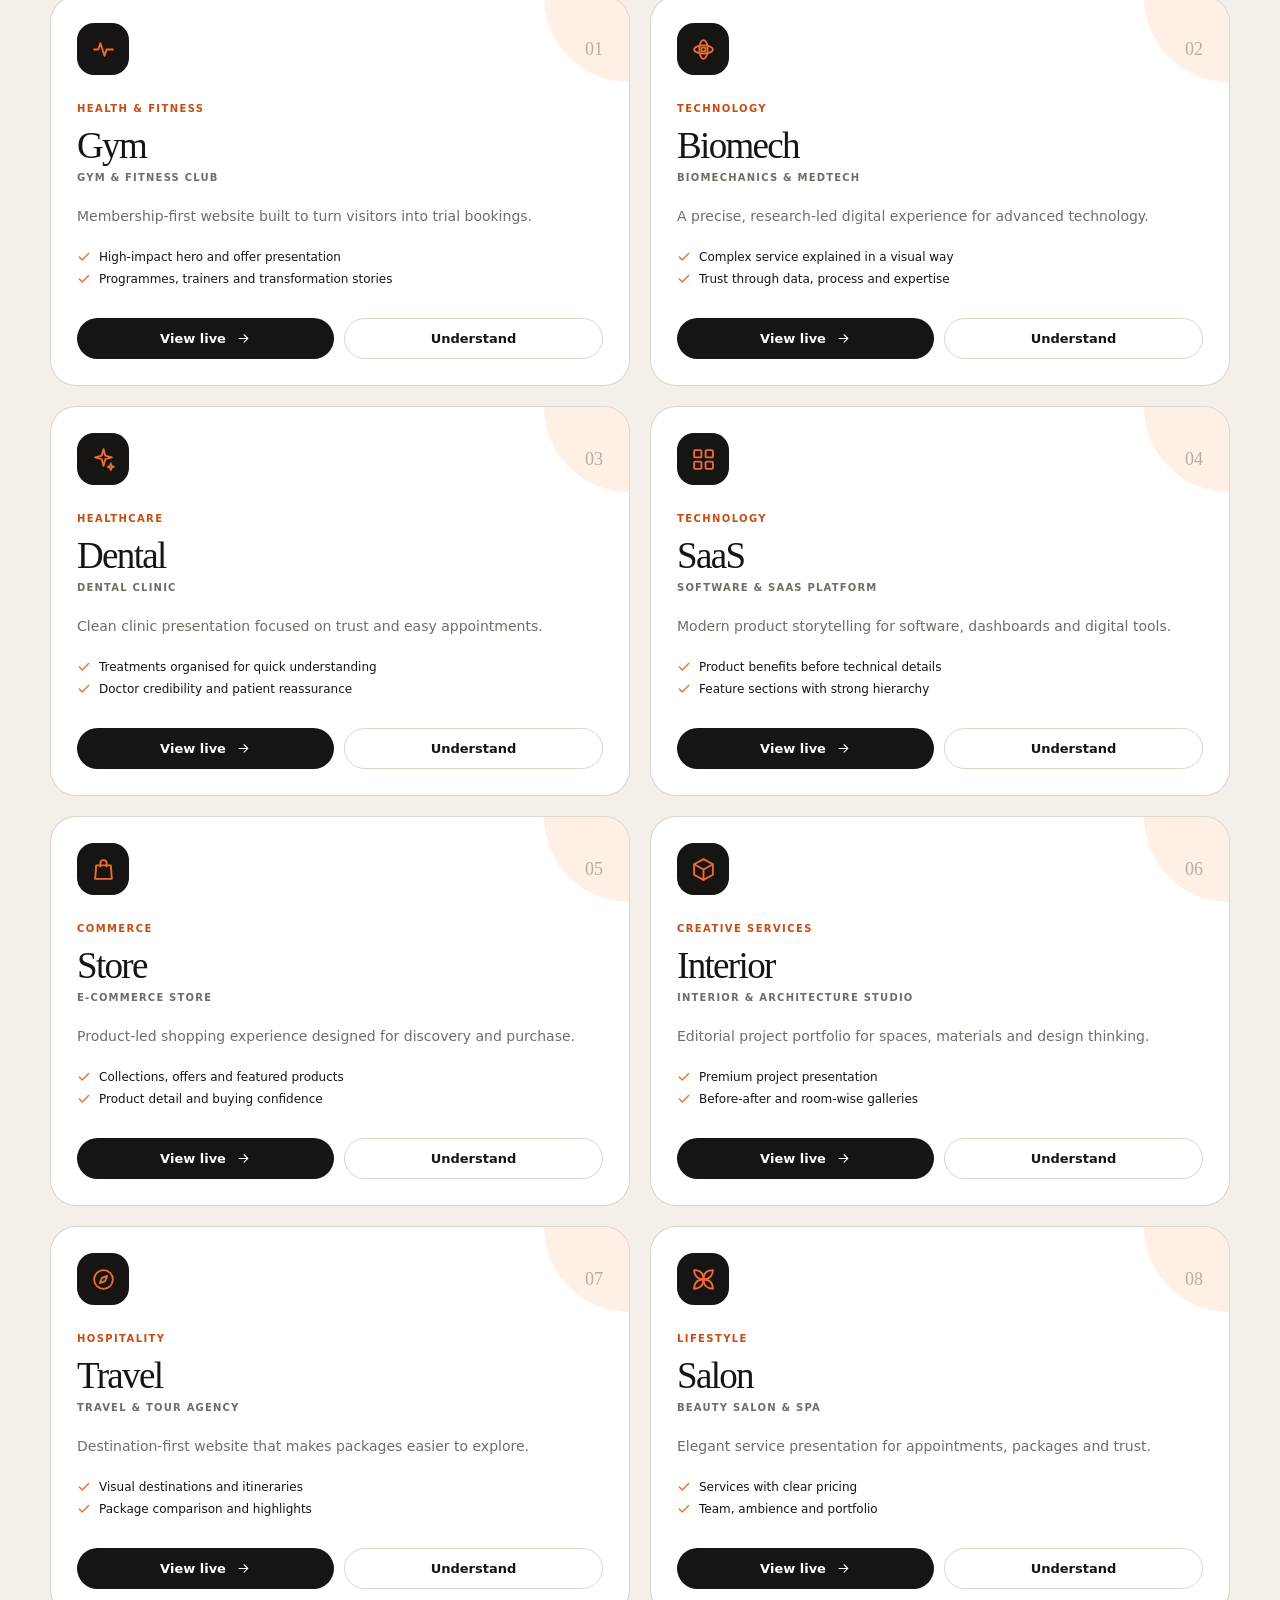
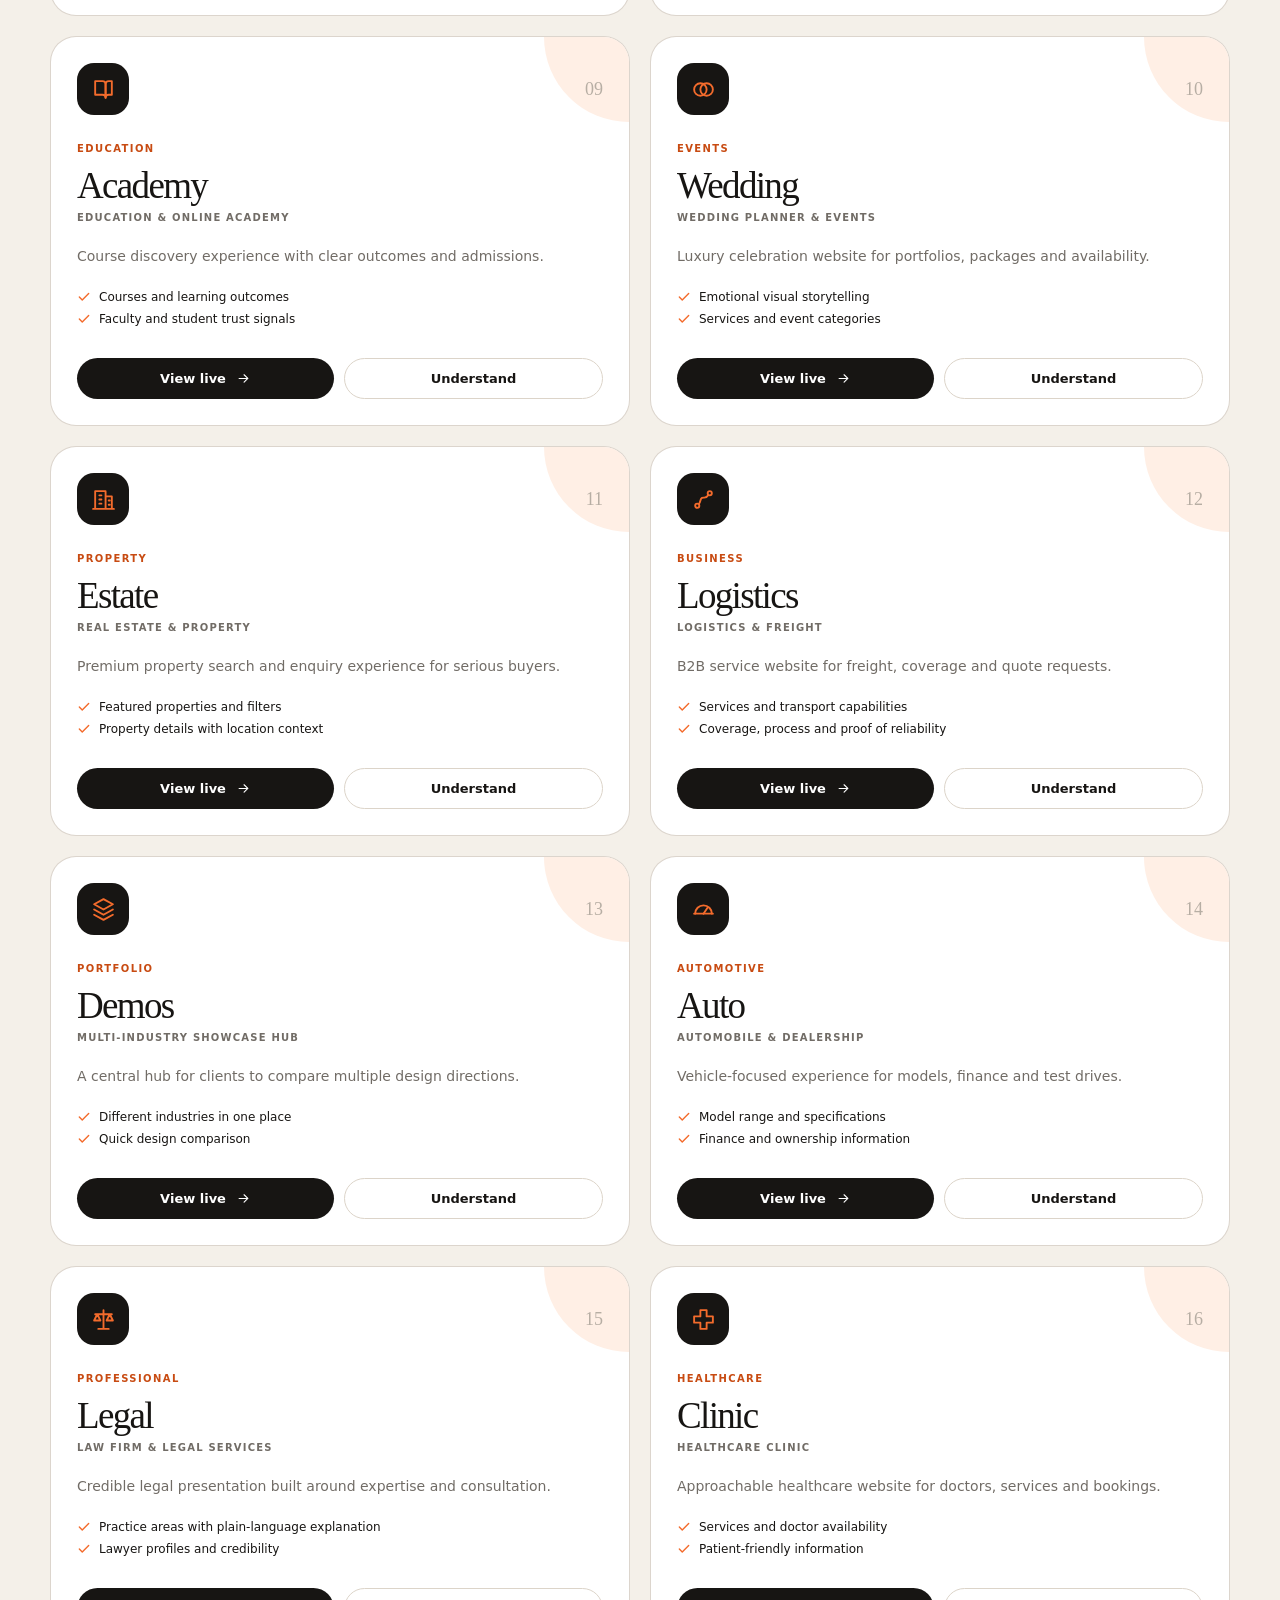
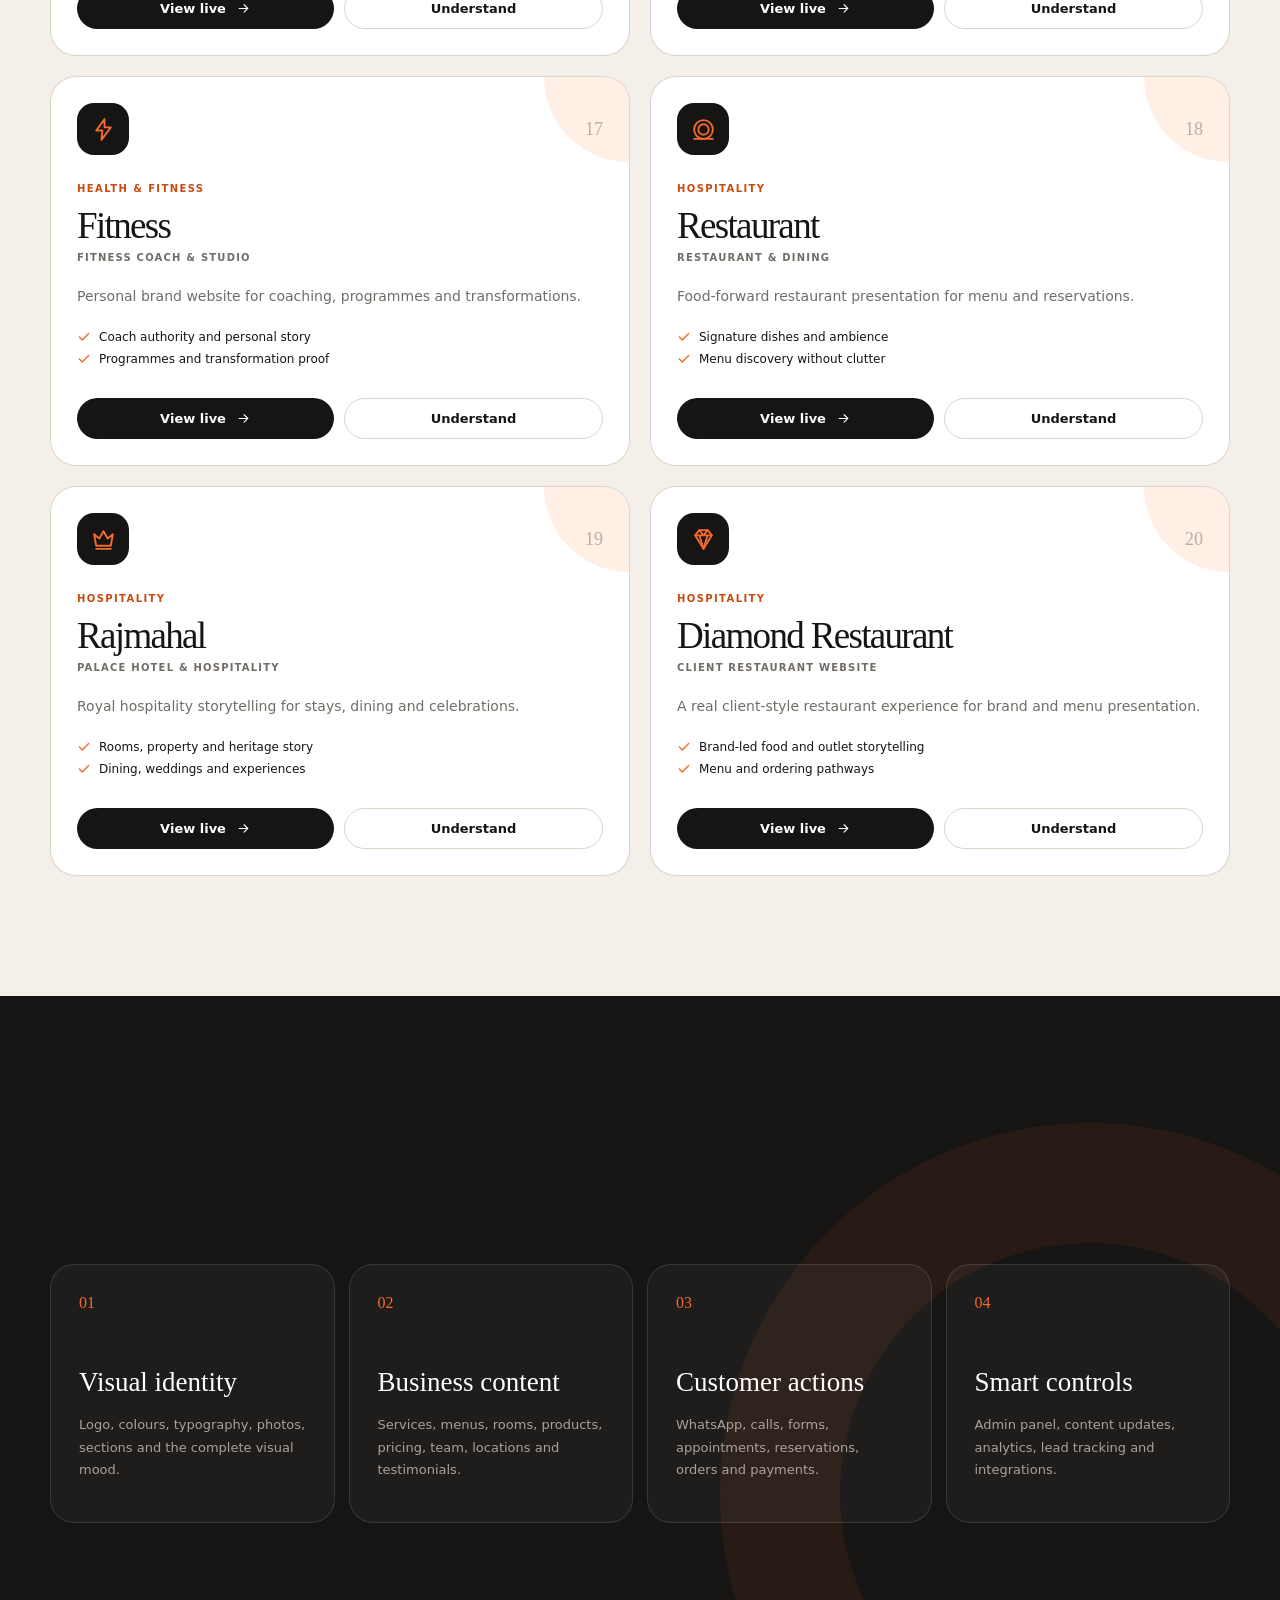
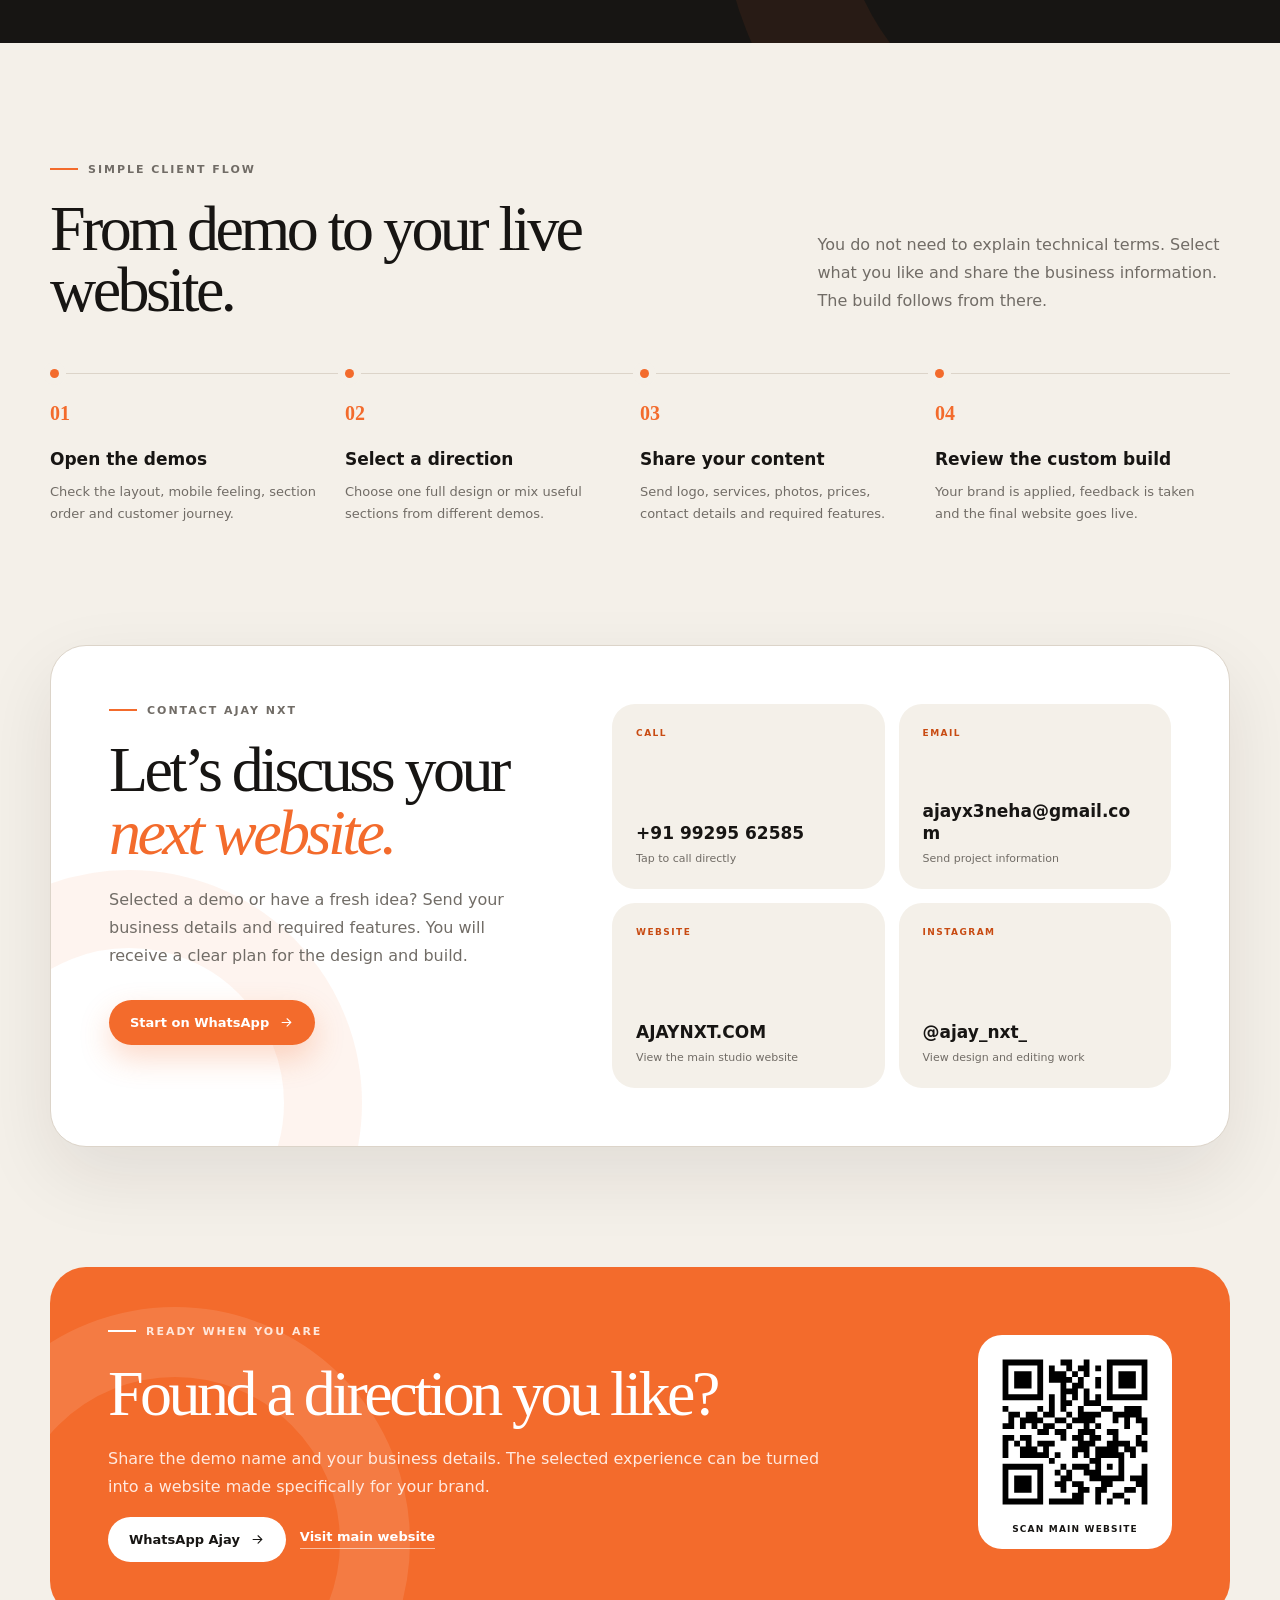
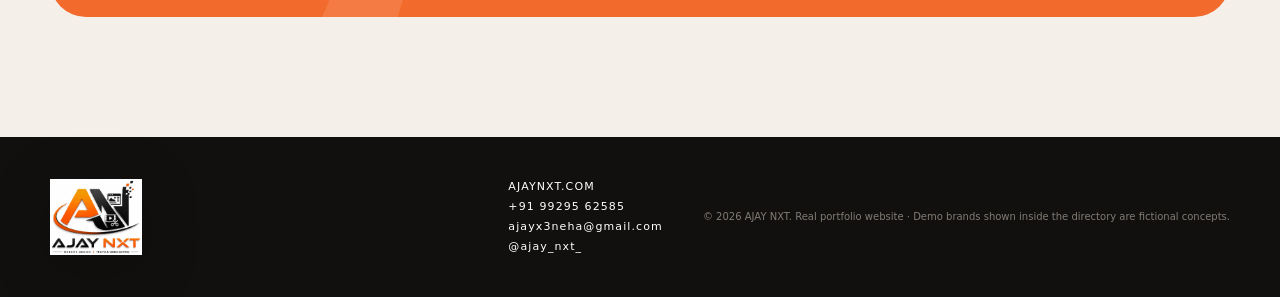
==== commit 1cdf7866: "Update index.html" ====
--- a/index.html
+++ b/index.html
@@ -4,11 +4,94 @@
   <meta charset="utf-8">
   <meta name="viewport" content="width=device-width, initial-scale=1">
   <meta name="theme-color" content="#171513">
-  <meta name="description" content="AJAY NXT premium client website portfolio with 20 live industry demos.">
-  <title>AJAY NXT | Website Portfolio</title>
+  <meta name="description" content="AJAY NXT website design portfolio featuring 20 fictional industry demo websites for hotels, restaurants, clinics, stores and service businesses. Explore design directions and request a custom website from Ajay Saini.">
+  <meta name="author" content="Ajay Saini">
+  <meta name="creator" content="AJAYNXT">
+  <meta name="robots" content="index, follow, max-image-preview:large">
+  <link rel="canonical" href="https://ajaynxt.com/">
+  <meta property="og:type" content="website">
+  <meta property="og:title" content="AJAY NXT | Website Design Portfolio & 20 Live Industry Demos">
+  <meta property="og:description" content="Explore 20 fictional industry website demos and choose a direction for your custom business website.">
+  <meta property="og:url" content="https://ajaynxt.com/">
+  <meta property="og:site_name" content="AJAYNXT">
+  <meta name="twitter:card" content="summary_large_image">
+  <meta name="twitter:title" content="AJAY NXT Website Portfolio">
+  <meta name="twitter:description" content="20 fictional industry demo websites for client review and custom website planning.">
+  <title>AJAY NXT | Website Design Portfolio & 20 Live Industry Demos</title>
   <link rel="icon" href="assets/favicon.svg" type="image/svg+xml">
   <link rel="manifest" href="manifest.webmanifest">
   <link rel="stylesheet" href="styles.css">
+  <script type="application/ld+json">
+{
+  "@context": "https://schema.org",
+  "@graph": [
+    {
+      "@type": "Organization",
+      "@id": "https://ajaynxt.com/#organization",
+      "name": "AJAYNXT",
+      "alternateName": "AJAY NXT",
+      "url": "https://ajaynxt.com/",
+      "telephone": "+91-99295-62585",
+      "email": "ajayx3neha@gmail.com",
+      "sameAs": [
+        "https://www.instagram.com/ajay_nxt_/"
+      ],
+      "founder": {
+        "@id": "https://ajaynxt.com/#ajay-saini"
+      }
+    },
+    {
+      "@type": "Person",
+      "@id": "https://ajaynxt.com/#ajay-saini",
+      "name": "Ajay Saini",
+      "url": "https://ajaynxt.com/",
+      "jobTitle": "Website Designer, Photo Editor and Video Editor",
+      "telephone": "+91-99295-62585",
+      "email": "ajayx3neha@gmail.com",
+      "sameAs": [
+        "https://www.instagram.com/ajay_nxt_/"
+      ],
+      "worksFor": {
+        "@id": "https://ajaynxt.com/#organization"
+      }
+    },
+    {
+      "@type": "WebSite",
+      "@id": "https://ajaynxt.com/#website",
+      "url": "https://ajaynxt.com/",
+      "name": "AJAY NXT",
+      "description": "Website design, photo editing and video editing portfolio by Ajay Saini.",
+      "creator": {
+        "@id": "https://ajaynxt.com/#ajay-saini"
+      },
+      "publisher": {
+        "@id": "https://ajaynxt.com/#organization"
+      }
+    },
+    {
+      "@type": "CollectionPage",
+      "@id": "https://ajaynxt.com/#portfolio",
+      "url": "https://ajaynxt.com/#portfolio",
+      "name": "AJAY NXT Website Demo Portfolio",
+      "description": "A collection of 20 fictional industry website demos created for client review and custom website planning.",
+      "isPartOf": {
+        "@id": "https://ajaynxt.com/#website"
+      },
+      "creator": {
+        "@id": "https://ajaynxt.com/#ajay-saini"
+      },
+      "about": [
+        "Website design",
+        "Hotel websites",
+        "Restaurant websites",
+        "Clinic websites",
+        "Ecommerce websites",
+        "Service business websites"
+      ]
+    }
+  ]
+}
+  </script>
 
   <style>
     /* Contact update contained entirely inside index.html */
@@ -433,8 +516,115 @@
     }
   </style>
 
+
+  <style id="guide-backdrop-light-update">
+    /* Light premium overlay for the client review guide */
+    .guide-drawer .guide-backdrop{
+      background:rgba(244,240,233,.38) !important;
+      backdrop-filter:blur(6px) saturate(.9) !important;
+      -webkit-backdrop-filter:blur(6px) saturate(.9) !important;
+    }
+
+    .guide-drawer aside{
+      box-shadow:-24px 0 70px rgba(31,24,18,.13);
+      border-left:1px solid rgba(205,195,183,.8);
+    }
+
+    @media(max-width:680px){
+      .guide-drawer .guide-backdrop{
+        background:rgba(244,240,233,.52) !important;
+        backdrop-filter:blur(4px) !important;
+        -webkit-backdrop-filter:blur(4px) !important;
+      }
+    }
+  </style>
+
+
+  <style id="ajaynxt-portfolio-notice-styles">
+    .portfolio-demo-notice{
+      position:fixed;
+      inset:0 0 auto 0;
+      z-index:10000;
+      min-height:36px;
+      padding:8px 18px;
+      display:flex;
+      align-items:center;
+      justify-content:center;
+      gap:8px;
+      background:rgba(23,21,19,.97);
+      border-bottom:1px solid rgba(243,107,44,.34);
+      color:rgba(255,255,255,.76);
+      font-family:Inter,Arial,sans-serif;
+      font-size:10px;
+      font-weight:700;
+      letter-spacing:.10em;
+      text-align:center;
+      text-transform:uppercase;
+      backdrop-filter:blur(14px);
+      -webkit-backdrop-filter:blur(14px);
+    }
+    .portfolio-demo-notice a{
+      color:#ff8d59;
+      font-weight:900;
+      text-decoration:none;
+      letter-spacing:.14em;
+    }
+    .portfolio-demo-notice i{
+      width:3px;
+      height:3px;
+      flex:0 0 auto;
+      border-radius:50%;
+      background:#ff8d59;
+    }
+    .portfolio-demo-notice strong{
+      color:#fff;
+      font-size:9px;
+      font-weight:650;
+    }
+    body{padding-top:36px}
+    .site-header{top:36px!important}
+    .portfolio-demo-explainer{
+      margin-top:18px;
+      padding:13px 15px;
+      border-left:3px solid var(--accent);
+      border-radius:0 12px 12px 0;
+      background:rgba(243,107,44,.07);
+      color:var(--muted);
+      font-size:12px;
+      line-height:1.65;
+      max-width:640px;
+    }
+    @media(max-width:700px){
+      .portfolio-demo-notice{
+        min-height:44px;
+        padding:7px 10px;
+        gap:5px;
+        flex-wrap:wrap;
+        line-height:1.35;
+        font-size:8px;
+        letter-spacing:.07em;
+      }
+      .portfolio-demo-notice strong{
+        width:100%;
+        font-size:7px;
+      }
+      .portfolio-demo-notice i{display:none}
+      body{padding-top:44px}
+      .site-header{top:44px!important}
+    }
+  </style>
+
 </head>
 <body>
+  
+  <div class="portfolio-demo-notice" role="note" aria-label="Portfolio demo notice">
+    <a href="https://ajaynxt.com/" aria-label="AJAYNXT home">AJAYNXT PORTFOLIO</a>
+    <i aria-hidden="true"></i>
+    <span>20 fictional demo websites for client review</span>
+    <i aria-hidden="true"></i>
+    <strong>Each demo is a design concept, not the official website of any business shown</strong>
+  </div>
+
   <div class="noise" aria-hidden="true"></div>
   <header class="site-header">
     <a class="brand real-brand" href="#top" aria-label="AJAY NXT home">
@@ -512,6 +702,10 @@
           <h2>Find the right starting point.</h2>
         </div>
         <p>These are not fixed templates. Each one is a design direction that can be rebuilt around your brand, content and business goals.</p>
+        <div class="portfolio-demo-explainer">
+          <strong>Demo clarity:</strong> All listed brands, services, prices, availability and business identities inside the demos are fictional examples. AJAYNXT is the real website-design portfolio and contact point.
+        </div>
+
       </div>
 
       <div class="toolbar reveal">
@@ -628,7 +822,7 @@
         <a href="mailto:ajayx3neha@gmail.com">ajayx3neha@gmail.com</a>
         <a href="https://www.instagram.com/ajay_nxt_/" target="_blank" rel="noopener">@ajay_nxt_</a>
       </div>
-      <p>© <span id="year"></span> AJAY NXT. Crafted for client presentations.</p>
+      <p>© <span id="year"></span> AJAY NXT. Real portfolio website · Demo brands shown inside the directory are fictional concepts.</p>
     </div>
   </footer>
 
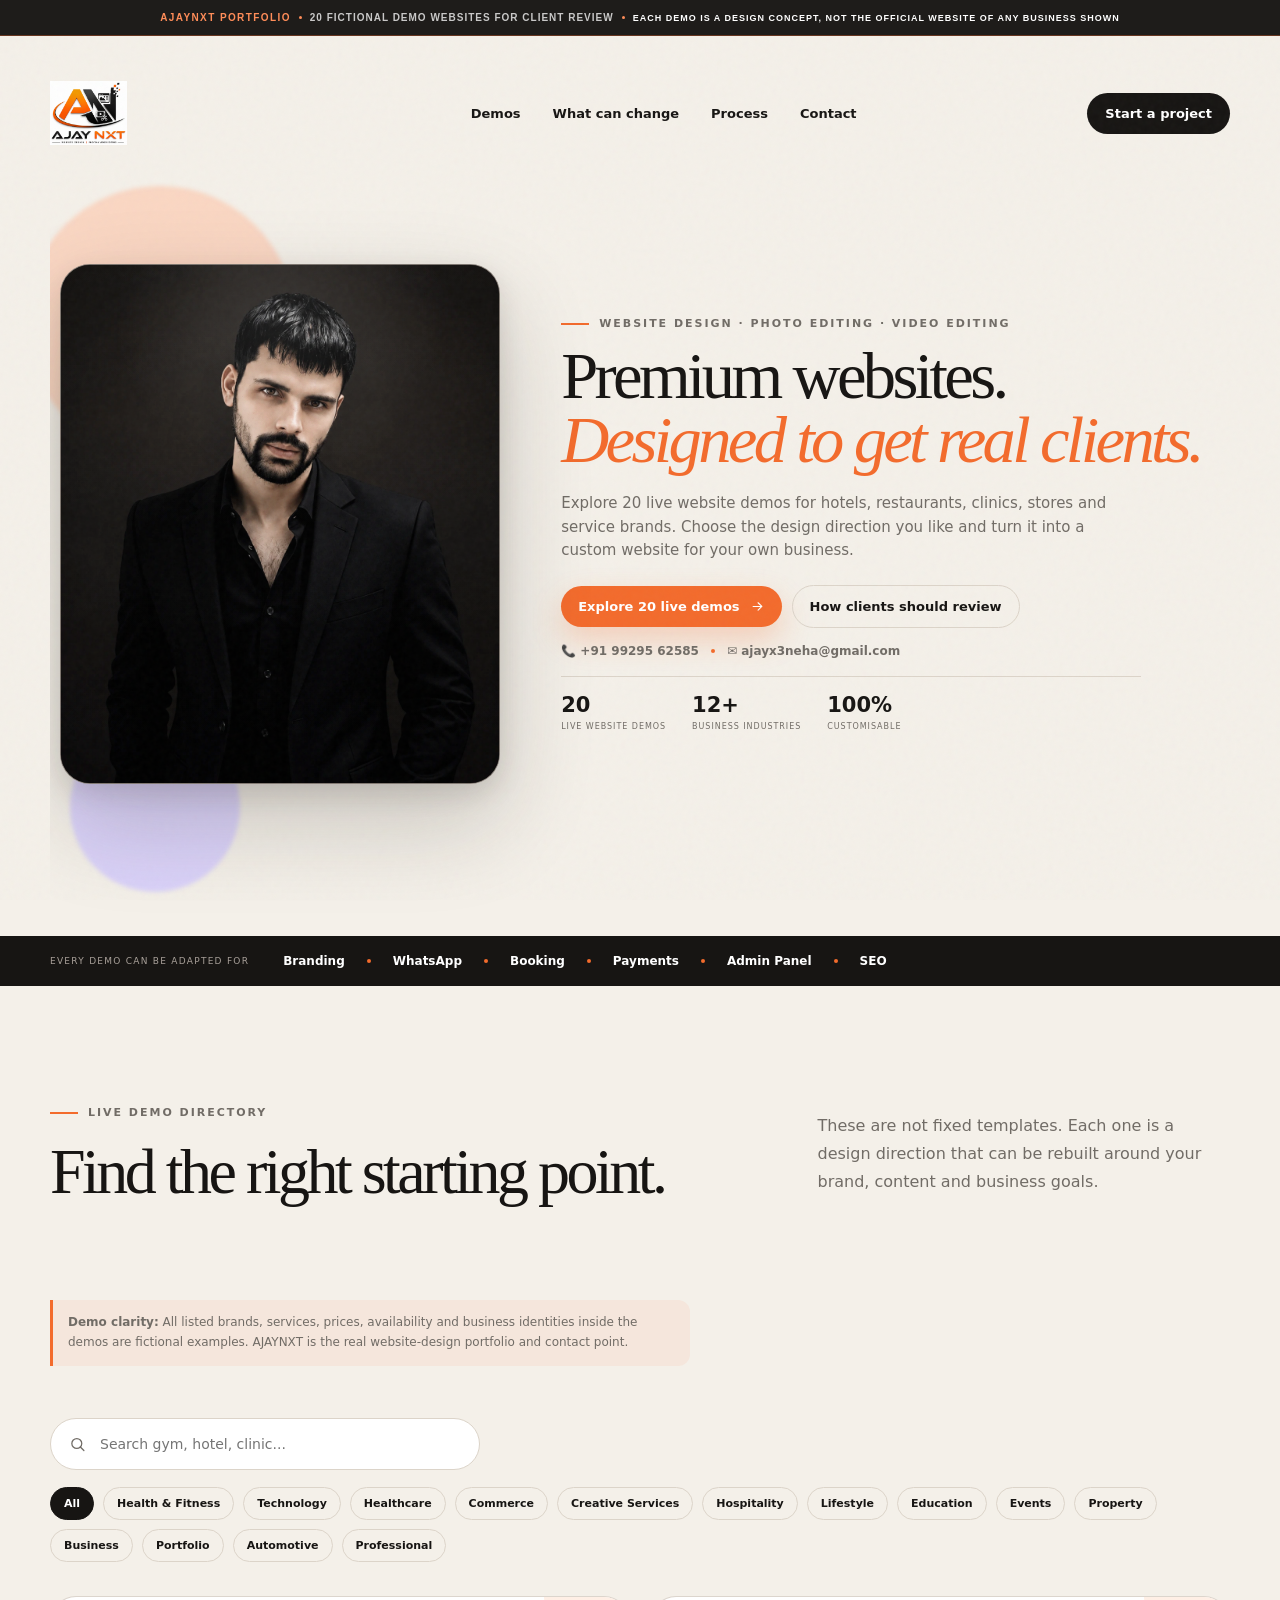
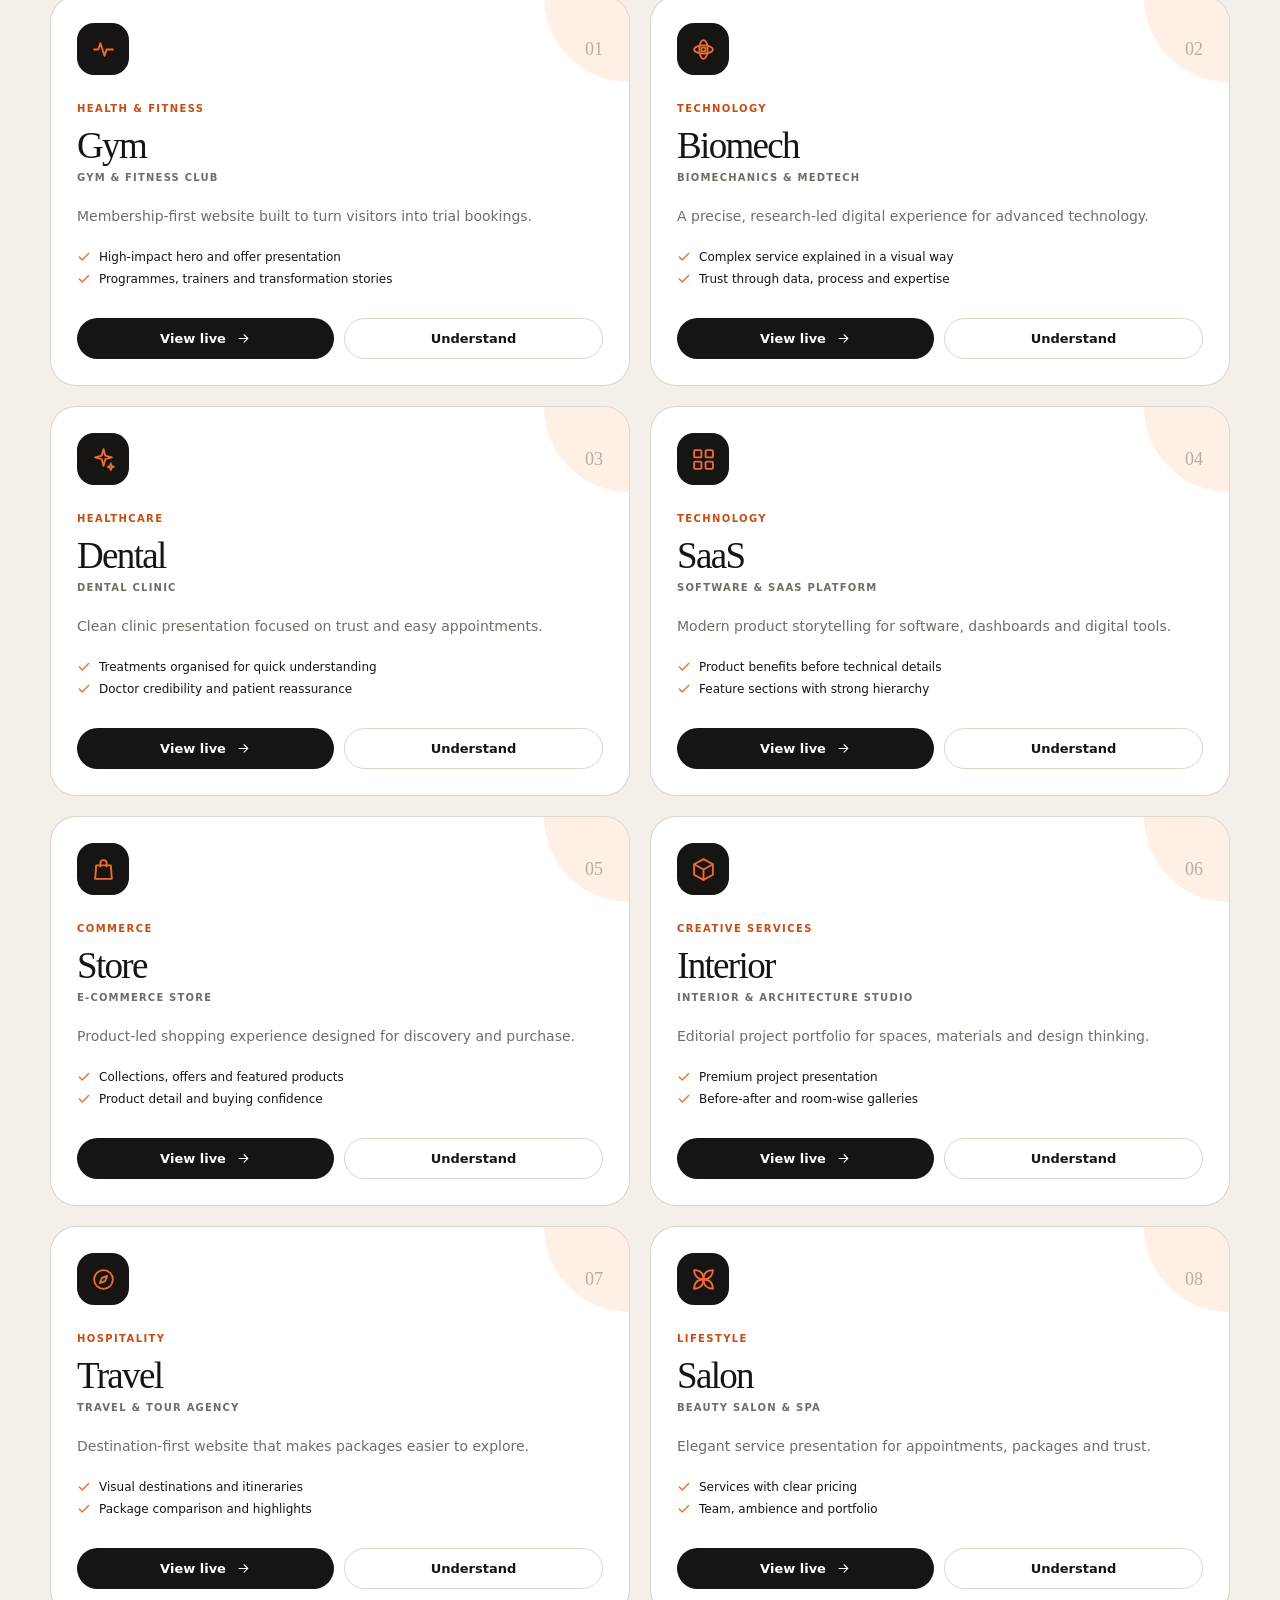
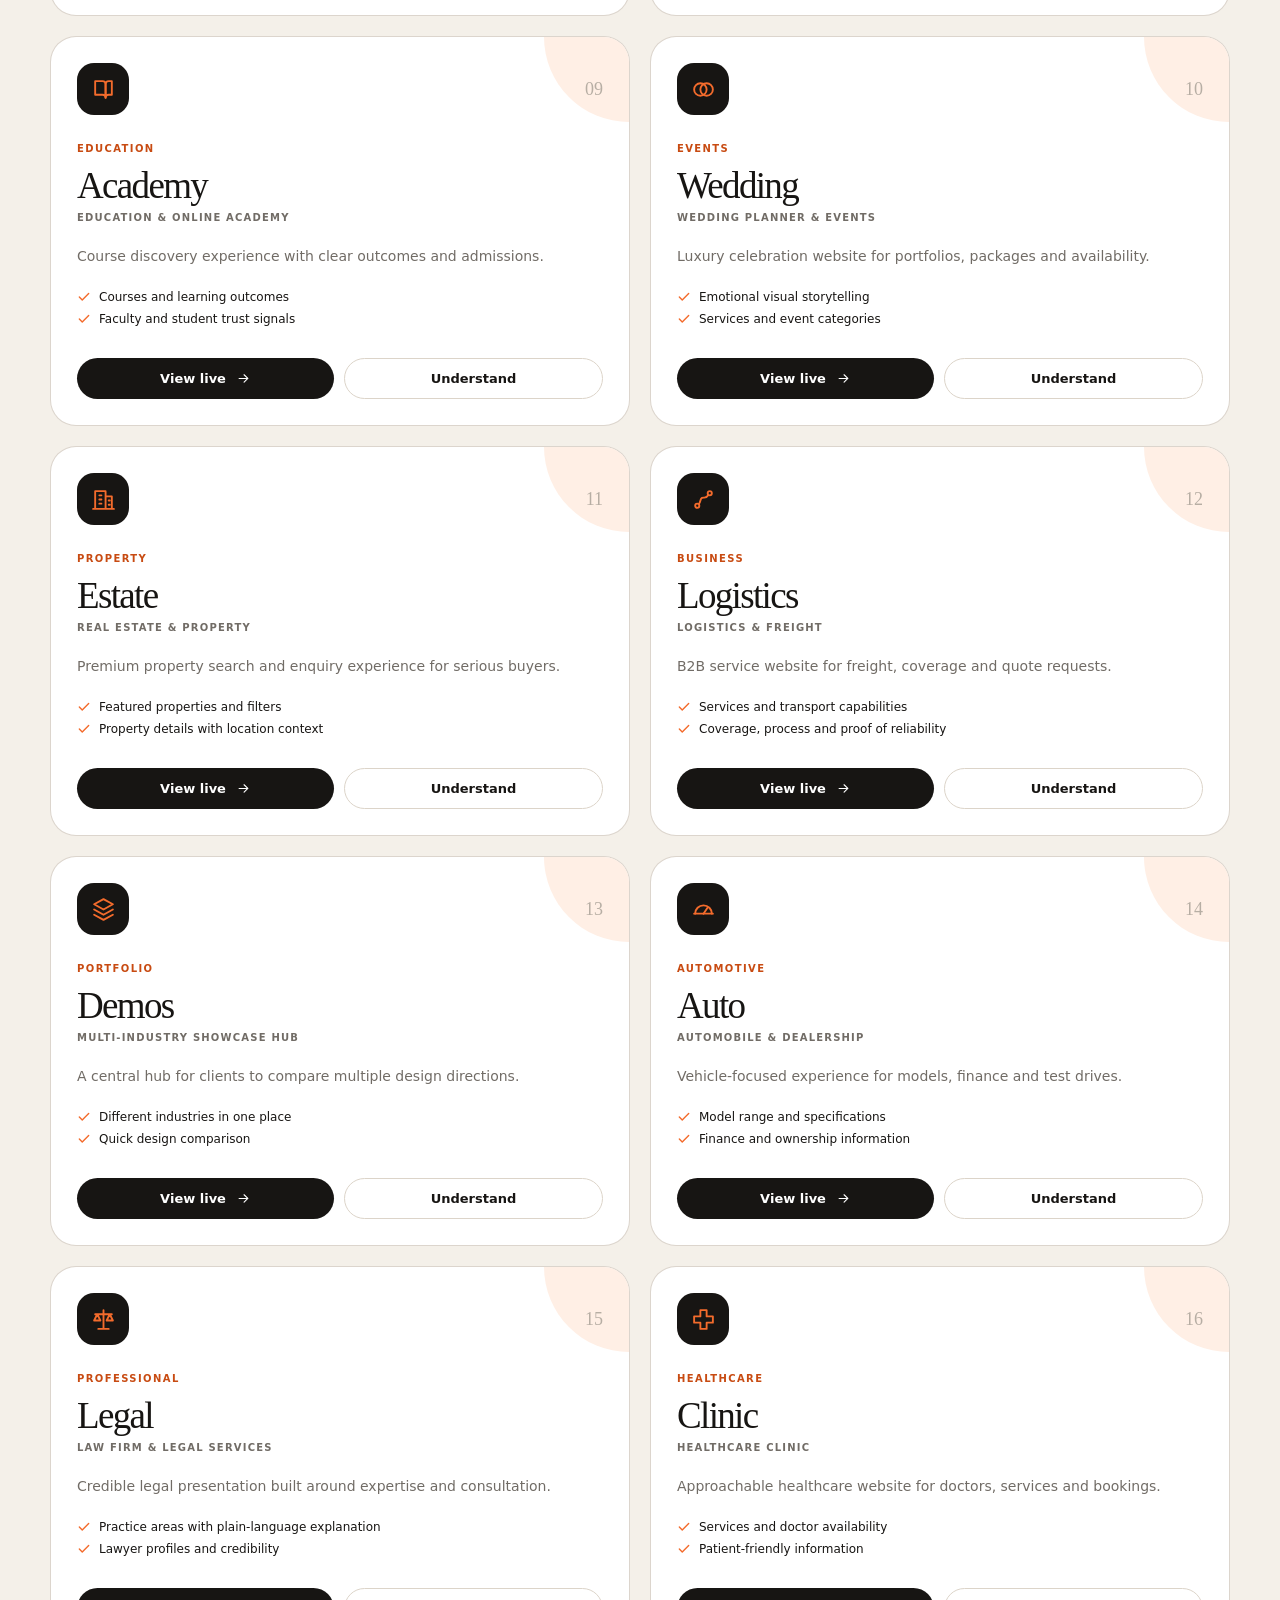
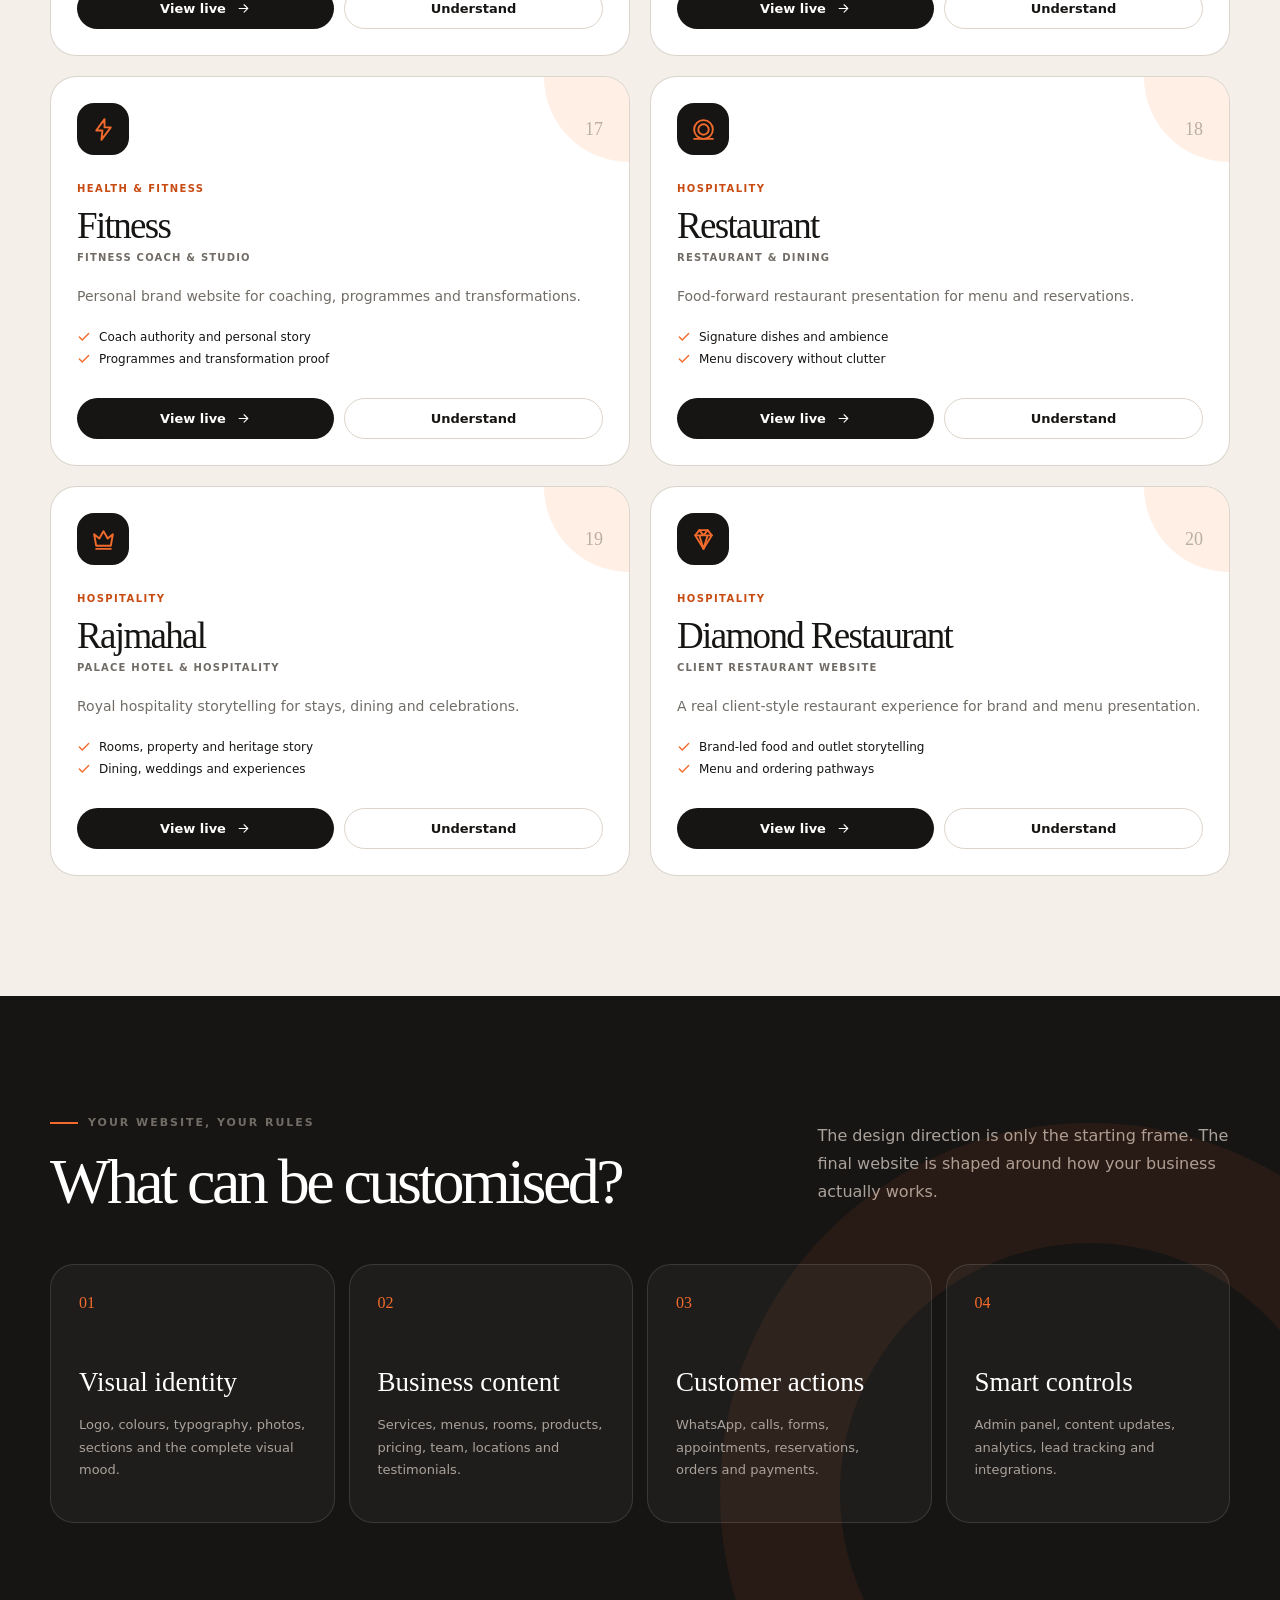
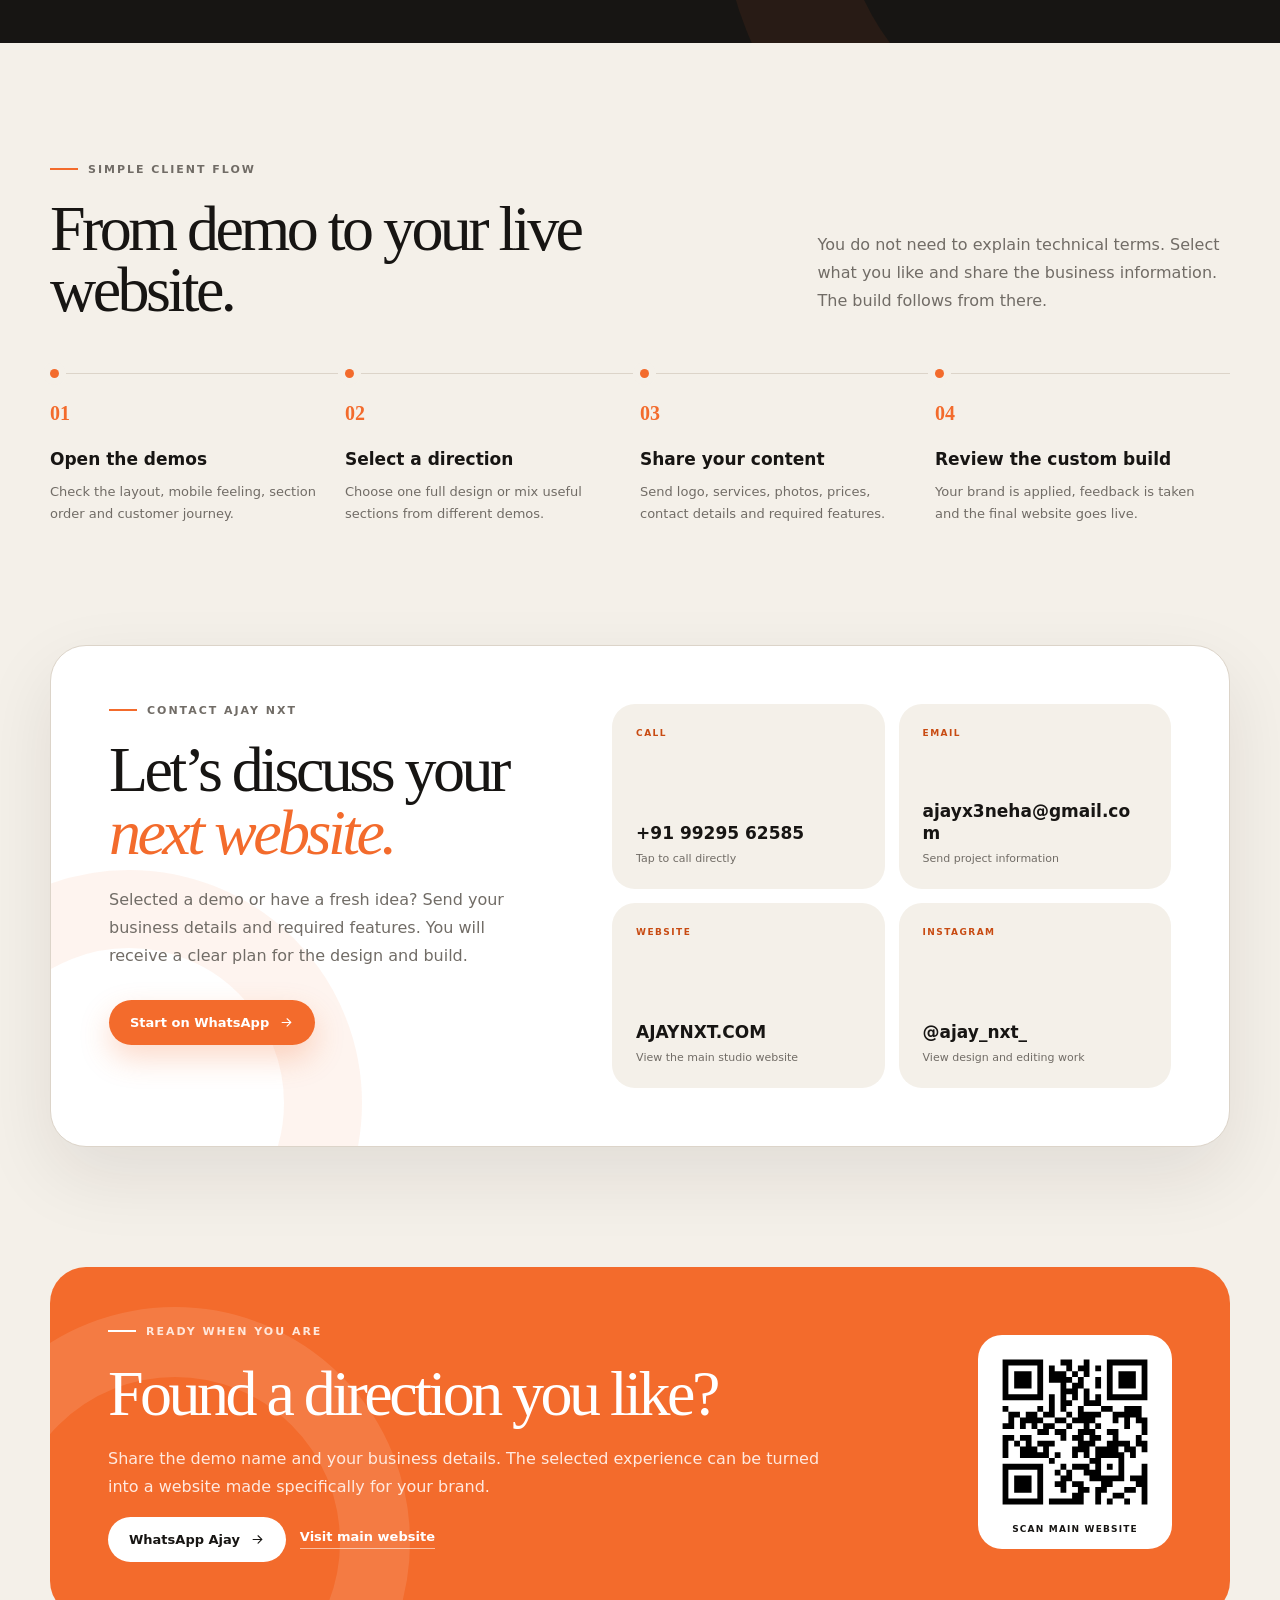
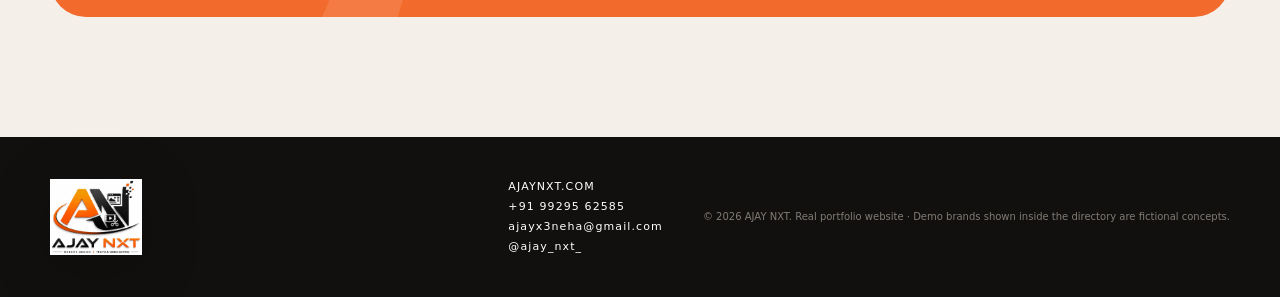
==== commit e98c4164: "Update index.html" ====
--- a/index.html
+++ b/index.html
@@ -298,8 +298,8 @@
       inset:0;
       width:100%;
       height:100%;
-      object-fit:contain;
-      object-position:center bottom;
+      object-fit:cover;
+      object-position:center top;
       display:block;
     }
     .hero-photo-bg-one{
@@ -324,14 +324,6 @@
       z-index:0;
       filter:blur(2px);
     }
-    .hero-badge-left{
-      left:-18px;
-      top:132px;
-    }
-    .hero-badge-right{
-      right:-18px;
-      bottom:92px;
-    }
     @media(max-width:980px){
       .hero.hero-centered-layout{
         grid-template-columns:1fr;
@@ -367,14 +359,6 @@
       }
       .hero-copy-side h1{
         font-size:clamp(46px,15.5vw,70px);
-      }
-      .hero-badge-left{
-        left:-2px;
-        top:58px;
-      }
-      .hero-badge-right{
-        right:-2px;
-        bottom:34px;
       }
     }
   </style>
@@ -453,16 +437,6 @@
         font-size:8px;
       }
 
-      .hero-badge-left{
-        left:-8px;
-        top:92px;
-      }
-
-      .hero-badge-right{
-        right:-8px;
-        bottom:65px;
-      }
-
       .hero-photo-bg-one{
         width:270px;
         height:270px;
@@ -504,14 +478,6 @@
       .hero-proof{
         margin-top:13px;
         padding-top:12px;
-      }
-
-      .hero-badge-left{
-        top:72px;
-      }
-
-      .hero-badge-right{
-        bottom:48px;
       }
     }
   </style>
@@ -652,18 +618,9 @@
           <img src="assets/ajay-hero-portrait.webp"
                alt="Ajay NXT portrait"
                class="hero-person-photo"
-               width="1536" height="1024">
-        </div>
-
-        <div class="hero-badge hero-badge-left">
-          <small>AJAY NXT</small>
-          <strong>Website Designer</strong>
-        </div>
-        <div class="hero-badge hero-badge-right">
-          <span class="dot"></span>
-          <strong>Photo & Video Editing</strong>
-        </div>
-      </div>
+               width="1122" height="1402">
+        </div>
+</div>
 
       <div class="hero-copy reveal hero-copy-side">
         <p class="eyebrow"><span></span> WEBSITE DESIGN · PHOTO EDITING · VIDEO EDITING</p>
